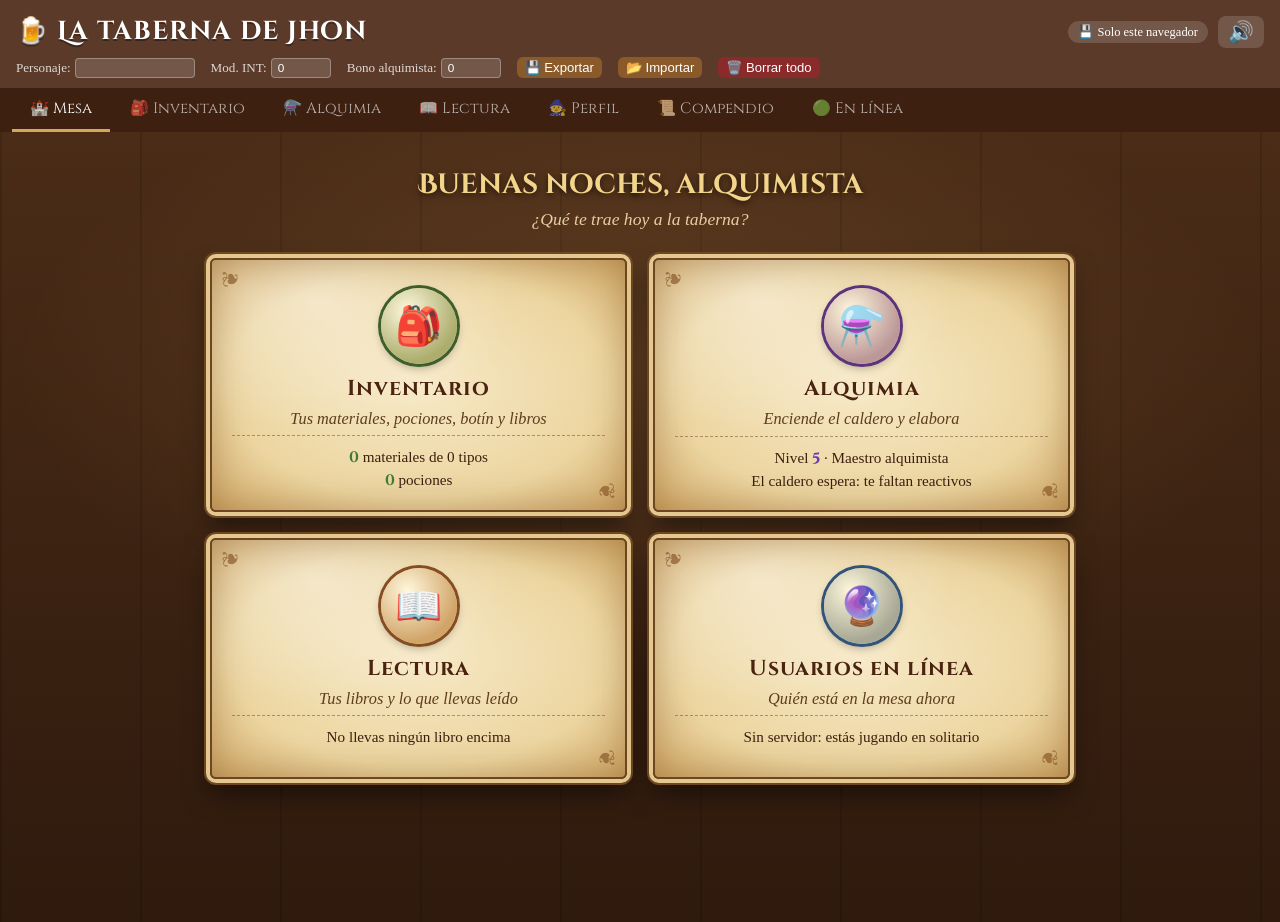
==== index.html @ f668177c "V3.3 - Historial de cambios de la mesa - Nuevo historial por campaña (tabla historial, solo se añade" ====
<!DOCTYPE html>
<html lang="es">
<head>
  <meta charset="UTF-8">
  <meta name="viewport" content="width=device-width,initial-scale=1.0">
  <title>La taberna de Jhon</title>
  <link rel="preconnect" href="https://fonts.googleapis.com">
  <link rel="preconnect" href="https://fonts.gstatic.com" crossorigin>
  <link rel="stylesheet" href="https://fonts.googleapis.com/css2?family=Cinzel+Decorative:wght@700&family=Cinzel:wght@500;700&family=IM+Fell+English:ital@0;1&display=swap">
  <link rel="stylesheet" href="style.css">
</head>
<body class="sin-sesion">

<!-- ====== PANTALLA DE ENTRADA (solo con servidor) ====== -->
<div id="pantallaEntrada" class="entrada">
  <div class="entrada-fondo" aria-hidden="true">
    <div class="antorcha antorcha-izq"><div class="llama"></div></div>
    <div class="antorcha antorcha-der"><div class="llama"></div></div>
    <div class="ascuas"><i></i><i></i><i></i><i></i><i></i><i></i><i></i><i></i><i></i><i></i><i></i><i></i></div>
  </div>
  <div class="pergamino">
    <div class="pergamino-rollo pergamino-rollo-arriba" aria-hidden="true"></div>
    <div class="pergamino-hoja">
      <div class="entrada-emblema" aria-hidden="true">⚗️</div>
      <h1 class="entrada-titulo">La taberna<br><span>de Jhon</span></h1>
      <p class="entrada-sub">Alquimia, pociones y buena compañía</p>
      <div class="entrada-pestanas" role="tablist">
        <button type="button" data-entrada-modo="entrar">Entrar</button>
        <span class="entrada-sep">✦</span>
        <button type="button" data-entrada-modo="crear">Crear cuenta</button>
      </div>
      <form id="entradaForm" class="entrada-form" autocomplete="on" novalidate>
        <label class="entrada-campo">
          <span>Nombre</span>
          <input type="text" id="entradaNombre" name="username" autocomplete="username" maxlength="24" spellcheck="false" required>
        </label>
        <label class="entrada-campo">
          <span>Contraseña</span>
          <input type="password" id="entradaPass" name="password" autocomplete="current-password" maxlength="200" required>
        </label>
        <label class="entrada-campo" id="filaPass2" hidden>
          <span>Repite la contraseña</span>
          <input type="password" id="entradaPass2" autocomplete="new-password" maxlength="200">
        </label>
        <label class="entrada-campo" id="filaClave" hidden>
          <span>Palabra de paso de la mesa</span>
          <input type="password" id="entradaClave" autocomplete="off" maxlength="200">
        </label>
        <p class="entrada-nota" id="entradaNota"></p>
        <p class="entrada-error" id="entradaError" role="alert"></p>
        <button type="submit" class="sello" id="entradaBoton"><span>Cruzar el umbral</span></button>
      </form>
    </div>
    <div class="pergamino-rollo pergamino-rollo-abajo" aria-hidden="true"></div>
  </div>
</div>

<header class="app-header">
  <div class="header-title-row">
    <h1 class="app-titulo" data-action="switch-tab" data-id="panel" title="Volver a la mesa">🍺 La taberna de Jhon</h1>
    <button class="mesa-chip" data-action="cambiar-mesa" id="mesaChip" hidden></button>
    <span class="usuario-chip" id="usuarioChip" hidden></span>
    <button class="mute-btn" data-action="toggle-sound" id="muteBtn" title="Silenciar/Activar sonidos">🔊</button>
    <button class="salir-btn" data-action="salir" id="salirBtn" title="Cerrar sesión" hidden>🚪 Cerrar sesión</button>
  </div>
  <div class="char-bar">
    <label>Personaje: <input type="text" id="charName" value="Mi personaje"></label>
    <label>Mod. INT: <input type="number" id="charInt" value="0" min="-5" max="10"></label>
    <label>Bono alquimista: <input type="number" id="charBonus" value="0" min="0" max="20"></label>
    <button class="btn btn-sm" data-action="export-data">💾 Exportar</button>
    <button class="btn btn-sm" data-action="import-data">📂 Importar</button>
    <button class="btn btn-sm solo-dm-o-local" style="background:#8a2a2a" data-action="reset-all">🗑️ Borrar todo</button>
    <input type="file" id="importFile" accept=".json" style="display:none">
  </div>
</header>

<!-- Las pestañas y las tarjetas de la mesa salen del registro de módulos (js/modulos.js, js/app.js) -->
<nav class="tab-bar" id="barraModulos"></nav>

<!-- ====== MESA PRINCIPAL: 4 tarjetas ====== -->
<section id="tab-panel" class="tab-content active">
  <div class="mesa">
    <h2 class="mesa-saludo" id="mesaSaludo"></h2>
    <p class="mesa-campana" id="mesaCampana" hidden></p>
    <p class="mesa-sub">¿Qué te trae hoy a la taberna? <button class="mesa-salir" data-action="salir" id="mesaSalir" hidden>¿No eres tú? Cerrar sesión</button></p>
    <div class="mesa-tarjetas" id="mesaTarjetas"></div>
  </div>
</section>

<!-- ====== USUARIOS EN LÍNEA ====== -->
<section id="tab-usuarios" class="tab-content">
  <div class="panel">
    <h2>🔮 Usuarios en línea</h2>
    <p class="muted">Aquí está quien juega en esta campaña. Se actualiza solo cada pocos segundos. <span class="solo-dm">Como DM invitas a jugadores a la campaña (o los sacas),
      les asignas disciplina, pones una contraseña nueva a quien la olvide y abres su inventario, sus libros y su nivel.</span>
      <span class="solo-admin">Como superusuario, además, creas campañas, das o quitas poderes de DM y destierras (o readmites) cuentas.</span></p>
    <div id="mesaGestion"></div>
    <div id="listaUsuarios"></div>
    <div id="adminCampanas"></div>
    <div id="historialMesa"></div>
  </div>
</section>

<!-- ====== PERFIL (módulo js/perfil.js) ====== -->
<section id="tab-perfil" class="tab-content">
  <div class="panel">
    <h2>🧙 Perfil</h2>
    <p class="muted">Tu personaje en esta campaña: lo que ven los demás en la mesa. Tu nombre de usuario (la cuenta) no cambia;
      el personaje sí, y es uno por campaña. <span class="solo-dm">Como DM puedes editar el perfil de cualquiera de tu campaña.</span></p>
    <div id="perfilPanel"></div>
  </div>
</section>

<!-- ====== LECTURA (módulo js/lectura.js) ====== -->
<section id="tab-lectura" class="tab-content">
  <div class="panel lectura-cab">
    <h2>📖 Lectura</h2>
    <p class="muted">En cada <b>descanso corto o largo</b> puedes avanzar una lectura de un libro. Las lecturas marcadas con 🌙 piden
      <b>sí o sí un descanso largo</b> y una <b>tirada de comprensión</b>: d20 + mod. INT (<b id="lecturaIntMod">+0</b>, se cambia en la barra
      de arriba) contra la dificultad que fija el DM. Al terminar el libro obtienes su bono.</p>
    <p class="muted">Los libros se dan de alta en <a href="#" data-action="ir-libros">Inventario → Libros</a>.</p>
  </div>
  <div id="lecturaAviso"></div>
  <div id="lecturaLista"></div>
</section>

<!-- ====== COMPENDIO (catálogos de alquimia) ====== -->
<section id="tab-info" class="tab-content">
  <div class="subtab-bar">
    <button class="subtab-btn active" data-action="info-subtab" data-id="catalogo">🗃️ Catálogo Materiales</button>
    <button class="subtab-btn" data-action="info-subtab" data-id="pociones">🧪 Catálogo Pociones</button>
    <button class="subtab-btn" data-action="info-subtab" data-id="identificacion">📋 Identificación</button>
    <button class="subtab-btn" data-action="info-subtab" data-id="parametros">⚙️ Parámetros</button>
  </div>

  <!-- Identificación -->
  <div id="infoSub-identificacion" style="display:none">
    <div class="panel">
      <h2 id="matFormTitle">➕ Identificar componente</h2>
      <label class="check-label" style="margin-bottom:10px;padding:8px 10px;background:#faf6ef;border:1px solid #d8cdb4;border-radius:6px">
        <input type="checkbox" id="matUnknown"> <strong>Estado desconocido (???)</strong> — solo nombre y lugar
      </label>
      <div class="form-row-2">
        <div class="form-row">
          <label>Nombre *</label>
          <input type="text" id="matName">
        </div>
        <div class="form-row">
          <label>Lugar de cosecha</label>
          <input type="text" id="matLugar" placeholder="Bosque, Cueva... (??? si vacío)">
        </div>
      </div>
      <div id="matKnownFields">
        <!-- Paso 1-3: tipo, campo y polaridad -->
        <div class="form-row-3">
          <div>
            <label>Tipo</label>
            <select id="matType">
              <option value="Reactivo">Reactivo</option>
              <option value="Modificador">Modificador</option>
            </select>
          </div>
          <div>
            <label>Campo</label>
            <select id="matCampo">
              <option value="Cuerpo">Cuerpo</option>
              <option value="Mente">Mente</option>
              <option value="Alma">Alma</option>
              <option value="Mágico">Mágico</option>
            </select>
          </div>
          <div>
            <label>Polaridad</label>
            <select id="matPolaridad">
              <option value="Beneficioso">Beneficioso</option>
              <option value="Neutro">Neutro</option>
              <option value="Maleficioso">Maleficioso</option>
            </select>
          </div>
        </div>
        <p class="muted campo-hint" id="campoHint"></p>

        <div class="form-row-2">
          <div id="modKindWrap">
            <label>Clase de modificador</label>
            <select id="matModKind"></select>
          </div>
          <div>
            <label>Rareza</label>
            <select id="matRarity">
              <option>Común</option>
              <option>Poco Común</option>
              <option>Rara</option>
              <option>Muy Rara</option>
              <option>Única</option>
            </select>
          </div>
        </div>
        <p class="muted" id="modKindHint" style="display:none"></p>
        <div class="form-row">
          <label>Dificultad <span id="diffHint" class="muted">(modificador a la CD de crafteo)</span></label>
          <input type="number" id="matDifficulty" value="0">
        </div>

        <!-- Reactivo flags -->
        <div id="baseFlagsSection" class="flags-row" style="display:none">
          <label class="check-label">
            <input type="checkbox" id="matDiscriminante"> Reactivo discriminante (sin modificadores)
          </label>
          <label class="check-label">
            <input type="checkbox" id="matNoPurificable"> No purificable
          </label>
        </div>

        <!-- Paso 4: bloques de efecto -->
        <div id="effectsSection" class="dice-section" style="display:none">
          <div class="dice-section-label" id="effectsLabel">Efectos</div>
          <div id="effectRows"></div>
          <div class="effect-add-row">
            <select id="effectKindSelect"></select>
            <button type="button" class="btn btn-sm" data-action="add-effect">+ Añadir efecto</button>
            <button type="button" class="btn btn-sm" data-action="add-damage-type">+ Tipo de daño</button>
          </div>
        </div>

        <!-- Salvación (reactivo con algún efecto maleficioso) -->
        <div id="saveSection" class="form-row-2" style="display:none">
          <div>
            <label>Salvación del objetivo</label>
            <select id="matSaveStat"></select>
          </div>
          <div>
            <label>Si la supera</label>
            <select id="matSaveOn">
              <option value="anula">No le afecta</option>
              <option value="mitad">Mitad de efecto</option>
              <option value="">Sin regla</option>
            </select>
          </div>
        </div>

        <!-- Potenciador: dados extra -->
        <div id="dicePoolSection" class="dice-section" style="display:none">
          <div class="dice-section-label" id="dicePoolLabel">Dados de bonificación</div>
          <div id="dicePoolRows"></div>
          <button type="button" class="btn btn-sm" onclick="window.addDiceRow('pool')">+ Añadir dado</button>
          <div class="form-row" style="margin-top:8px">
            <label>Bono plano</label>
            <input type="number" id="matFlatBonus" value="0" style="width:90px">
          </div>
        </div>

        <!-- Stat mod (potenciador) -->
        <div id="statModSection" style="display:none" class="form-row">
          <label>Modificador de característica (opcional)</label>
          <input type="text" id="matStatMod" placeholder="ej. Constitución, Fuerza...">
        </div>

        <!-- Concentrador / Diluyente -->
        <div id="tradeSection" class="dice-section" style="display:none">
          <div class="dice-section-label" id="tradeLabel">Intercambio duración / potencia</div>
          <div class="form-row-2">
            <div class="form-row">
              <label id="tradeFactorLabel">Divide la duración entre</label>
              <input type="number" id="matTradeFactor" value="2" min="1" step="0.5" style="width:90px">
            </div>
            <div class="form-row">
              <label id="tradeDiceLabel">Dados que suma al efecto principal</label>
              <input type="number" id="matTradeDice" value="1" min="0" style="width:90px">
            </div>
          </div>
        </div>

        <!-- Duration -->
        <div id="durationSection" class="dice-section" style="display:none">
          <div class="dice-section-label">Duración del efecto</div>
          <label class="check-label">
            <input type="checkbox" id="matDurationInstant"> Instantánea
          </label>
          <div id="durationDiceSection">
            <div id="durationDiceRows"></div>
            <button type="button" class="btn btn-sm" onclick="window.addDiceRow('duration')">+ Añadir dado de duración</button>
            <div class="form-row" style="margin-top:8px">
              <label>Duración base (turnos fijos)</label>
              <input type="number" id="matDurationFlat" value="0" min="0" style="width:90px">
            </div>
          </div>
        </div>

        <!-- Potenciador: mejora de tier de dado -->
        <div id="potenciadorSection" style="display:none" class="form-row">
          <label>Mejora de tier de dado <span class="muted" style="font-size:.82em">(0 = sin mejora · d4→d6→d8→d10→d12→d20)</span></label>
          <input type="number" id="matDieUpgrade" value="0" min="0" max="5" style="width:90px">
        </div>

        <!-- Multiplicador (modifier subtype) -->
        <div id="multiplicadorSection" style="display:none">
          <div class="form-row-2" style="margin-bottom:6px">
            <div>
              <label>Mult. de efecto (×N)</label>
              <input type="number" id="matEffectMultiplier" value="2" min="0.1" max="20" step="0.5" style="width:90px">
            </div>
            <div>
              <label>Aplicar sobre</label>
              <select id="matEffectTarget">
                <option value="dice">Número de dados</option>
                <option value="total">Total del efecto</option>
              </select>
            </div>
          </div>
          <div class="form-row-2" style="margin-bottom:6px">
            <div>
              <label>Modo de duración</label>
              <select id="matDurationMode">
                <option value="none">Sin modificar</option>
                <option value="multiply">Multiplicar (×N)</option>
                <option value="flat">Sumar turnos (+N)</option>
              </select>
            </div>
            <div id="durationModValueRow">
              <label>Valor</label>
              <input type="number" id="matDurationModValue" value="2" min="0.5" max="20" step="0.5" style="width:90px">
            </div>
          </div>
          <label class="check-label">
            <input type="checkbox" id="matDistributeEffect">
            Distribuir efecto entre los turnos de duración
          </label>
          <p class="muted" style="font-size:.82em;margin:4px 0 0">Múltiples Multiplicadores se encadenan. "Total" aplica al resultado ya tirado (se guarda en la poción).</p>
        </div>

        <!-- Esencial (modificador para pociones Mágicas) -->
        <div id="esencialSection" style="display:none">
          <p class="muted" style="font-size:.82em;margin:4px 0 6px">
            ✨ <strong>Esencial:</strong> Define el efecto de la poción mágica. Usa el campo "Descripción" para el texto del efecto, y la sección de duración para definir cuánto dura.
          </p>
        </div>

        <!-- Invertidor (modificador para pociones Mágicas) -->
        <div id="invertidorSection" style="display:none">
          <p class="muted" style="font-size:.82em;margin:4px 0 6px">
            🔃 <strong>Invertidor:</strong> Marca la poción como invertida. El efecto invertido se describe al elaborar la poción.
          </p>
        </div>

        <!-- Alterador (modifier subtype) -->
        <div id="alteradorSection" style="display:none">
          <div class="form-row">
            <label>Cambia tipo de daño a</label>
            <div class="damage-type-row">
              <select id="matChangeDamageType">
                <option value="">-- No cambia --</option>
              </select>
              <button type="button" class="btn btn-sm" data-action="add-damage-type">+ Nuevo tipo</button>
            </div>
          </div>
          <div class="form-row">
            <label>Efecto secundario (texto libre)</label>
            <textarea id="matAddSecondaryEffect" rows="2" placeholder="Ej: Vuelve el veneno no letal. El objetivo queda Inconsciente."></textarea>
          </div>
        </div>

        <!-- Max uses (modifier only) -->
        <div id="maxUsesSection" style="display:none" class="form-row">
          <label>Límite de usos por poción (0 = sin límite)</label>
          <input type="number" id="matMaxUses" value="0" min="0" style="width:90px">
        </div>

        <div class="form-row">
          <label>Descripción / Notas</label>
          <textarea id="matDesc" rows="2" placeholder="Efecto, aspecto, sabor..."></textarea>
        </div>
      </div><!-- /matKnownFields -->

      <div class="btn-row">
        <button class="btn" data-action="add-mat" id="matSubmitBtn">➕ Añadir componente</button>
        <button class="btn" style="display:none;background:#777" id="matCancelEditBtn" data-action="cancel-edit-mat">✖ Cancelar edición</button>
      </div>
    </div>
  </div>

  <!-- Catálogo Materiales -->
  <div id="infoSub-catalogo">
    <div class="panel">
      <h2>❓ Sin identificar</h2>
      <div id="catUnknownList"><p class="muted">No hay componentes sin identificar.</p></div>
    </div>
    <div class="panel">
      <h2>🌿 Reactivos</h2>
      <div id="catBaseList"><p class="muted">No hay reactivos registrados.</p></div>
    </div>
    <div class="panel">
      <h2>🧪 Modificadores</h2>
      <div id="catModList"><p class="muted">No hay modificadores registrados.</p></div>
    </div>
  </div>

  <!-- Parámetros -->
  <div id="infoSub-parametros" style="display:none">
    <div class="panel">
      <h2>⚙️ Disolventes y dificultades</h2>
      <p class="muted">El campo de cada componente fija su disolvente. Aquí puedes cambiar el nombre de cada disolvente y lo que suma a la CD.</p>
      <div id="settingsPanel"></div>
    </div>
  </div>

  <!-- Catálogo Pociones -->
  <div id="infoSub-pociones" style="display:none">
    <div class="panel">
      <h2>📚 Pociones descubiertas</h2>
      <div id="potionCatalogList"><p class="muted">Todavía no has creado ninguna poción.</p></div>
    </div>
  </div>
</section>

<!-- ====== INVENTARIO TAB ====== -->
<section id="tab-inventario" class="tab-content">
  <div class="panel">
    <div class="subtab-bar">
      <button class="subtab-btn active" data-action="inv-subtab" data-id="materiales">📦 Materiales</button>
      <button class="subtab-btn" data-action="inv-subtab" data-id="pociones">🧪 Pociones</button>
      <button class="subtab-btn" data-action="inv-subtab" data-id="loot">🔍 Loot</button>
      <button class="subtab-btn" data-action="inv-subtab" data-id="libros">📚 Libros</button>
      <button class="subtab-btn subtab-dm solo-dm" data-action="inv-subtab" data-id="dm">👑 Inventarios de la mesa (DM)</button>
    </div>
    <div id="invSub-dm" style="display:none"><div id="dmPanel"></div></div>
    <div id="invSub-materiales"><div id="invMatList"></div></div>
    <div id="invSub-pociones" style="display:none">
      <div id="invPotList"></div>
      <div id="drinkResult"></div>
    </div>
    <div id="invSub-libros" style="display:none">
      <div id="invLibrosList"></div>
      <div class="libro-form">
        <h3>➕ Dar de alta un libro</h3>
        <div class="form-row-2">
          <div class="form-row"><label>Título *</label><input type="text" id="libroNombre" maxlength="120"></div>
          <div class="form-row"><label>Número de lecturas</label><input type="number" id="libroLecturas" value="8" min="1" max="100" style="width:90px"></div>
        </div>
        <div class="form-row"><label>Bono al terminarlo</label><input type="text" id="libroBono" maxlength="300" placeholder="p. ej. +1 a las pruebas de Arcanos; aprendes el conjuro Identificar"></div>
        <div class="form-row"><label>Descripción (opcional)</label><textarea id="libroDesc" rows="2" maxlength="1000"></textarea></div>
        <div class="form-row"><label>Lecturas que piden descanso largo y tirada de comprensión</label>
          <input type="text" id="libroPruebas" placeholder="p. ej. 4, 8">
          <p class="muted" id="libroPruebasAyuda" style="font-size:.85em;margin:4px 0 0"></p></div>
        <div class="btn-row">
          <button class="btn" data-lec="guardar-libro" id="libroGuardar">➕ Añadir libro</button>
          <button class="btn" style="background:#777" data-lec="cancelar-libro" id="libroCancelar" hidden>✖ Cancelar edición</button>
        </div>
      </div>
    </div>
    <div id="invSub-loot" style="display:none">
      <div class="form-row-2">
        <div class="form-row">
          <label>Nombre de la poción loot</label>
          <input type="text" id="lootName" placeholder="Poción sin identificar...">
        </div>
        <div class="form-row">
          <label>Cantidad</label>
          <input type="number" id="lootQty" value="1" min="1" style="width:80px">
        </div>
      </div>
      <button class="btn" data-action="add-loot">➕ Añadir poción loot</button>
      <div id="lootPotList" style="margin-top:12px"></div>
      <div id="lootResult"></div>
    </div>
  </div>
</section>

<!-- ====== CRAFTEO TAB ====== -->
<section id="tab-crafteo" class="tab-content">
  <div class="panel nivel-barra" id="alqNivelBar"></div>
  <div class="panel">
    <h2>Tipo de crafteo</h2>
    <div class="mode-btn-bar">
      <button class="btn mode-btn active" data-action="craft-set-mode" data-id="elaboracion">🧪 Elaboración</button>
      <button class="btn mode-btn" data-action="craft-set-mode" data-id="concentracion">✨ Concentración</button>
      <button class="btn mode-btn" data-action="craft-set-mode" data-id="multipocion">🌀 Multipoción</button>
    </div>
    <p class="muted" id="craftModeHint"></p>
    <!-- Toggle: only visible in elaboración mode -->
    <div class="caul-toggle-bar" id="caulToggleBar">
      <button class="btn btn-sm caul-toggle-btn" id="caulToggleBtn" data-action="toggle-cauldron">
        🫧 Vista Caldero
      </button>
      <span class="muted" style="font-size:.8em">Interfaz visual con arrastrar y soltar</span>
    </div>
  </div>

  <!-- Cauldron visual panel (hidden by default) -->
  <div id="craftCalderoPanel" class="panel" style="display:none;padding:0"></div>

  <!-- Elaboración -->
  <div id="craftElaboracionPanels">
    <div class="panel">
      <h2>1. Echa el disolvente</h2>
      <p class="muted">El caldero empieza vacío. El disolvente da la textura y el color inicial al líquido.</p>
      <div id="craftSolventList"></div>
    </div>
    <div class="panel" id="craftReactivoPanel" style="display:none">
      <h2>2. Elige el Reactivo</h2>
      <div id="craftBaseList"></div>
    </div>
    <div class="panel" id="craftModPanel" style="display:none">
      <h2>3. Elige los Modificadores</h2>
      <div id="craftModList"></div>
    </div>
  </div>

  <!-- Concentración -->
  <div id="craftConcentracionPanels" style="display:none">
    <div class="panel">
      <h2>1. Elige las 2 pociones a concentrar (mismo reactivo)</h2>
      <div id="craftPotionList"></div>
    </div>
  </div>

  <!-- Multipoción -->
  <div id="craftMultipocionPanels" style="display:none">
    <div class="panel">
      <h2>1. Elige las 2 pociones a combinar</h2>
      <div id="craftMultiList"></div>
    </div>
  </div>

  <!-- Aplicación -->
  <div id="craftAplicacionPanel" class="panel" style="display:none">
    <h2 id="craftAplicStep">2. Método de aplicación</h2>
    <p class="muted">Elige uno o más métodos. Cada tipo añade dificultad a la tirada.</p>
    <div class="aplicacion-grid" id="aplicacionGrid">
      <label class="aplic-opt">
        <input type="checkbox" name="craftAplic" value="brebaje" checked>
        🍵 <strong>Brebaje</strong> — Al Beber
        <span class="aplic-diff" id="ad-brebaje">+0</span>
      </label>
      <label class="aplic-opt">
        <input type="checkbox" name="craftAplic" value="hemica">
        🩸 <strong>Hémica</strong> — Contacto con Sangre
        <span class="aplic-diff" id="ad-hemica">+1</span>
      </label>
      <label class="aplic-opt">
        <input type="checkbox" name="craftAplic" value="corrosiva">
        🖐️ <strong>Corrosiva</strong> — Contacto con Piel
        <span class="aplic-diff" id="ad-corrosiva">+2</span>
      </label>
      <label class="aplic-opt">
        <input type="checkbox" name="craftAplic" value="inhalable" id="aplicInhalable">
        💨 <strong>Inhalable</strong> — Al oler (1m×1m)
        <span class="aplic-diff" id="ad-inhalable">+3</span>
      </label>
      <label class="aplic-opt">
        <input type="checkbox" name="craftAplic" value="fumigena" id="aplicFumigena">
        💨 <strong>Fumígena</strong> — Nube inhalable (3m×3m)
        <span class="aplic-diff" id="ad-fumigena">+4</span>
      </label>
    </div>
    <p class="muted" id="aplicConflictWarn" style="display:none;color:#a00">⚠️ Inhalable y Fumígena no pueden combinarse.</p>
    <p style="margin-top:6px">Penalización de aplicación: <strong id="aplicDiffTotal">+0</strong></p>
  </div>

  <!-- Craftea -->
  <div class="panel" id="craftConfirmPanel">
    <h2 id="craftStepLabel">3. Craftea</h2>
    <p>Dificultad total: <strong id="craftDifficulty">—</strong></p>
    <div class="form-row" style="max-width:260px">
      <label>Bono situacional de esta tirada</label>
      <input type="number" id="craftBonus" value="0">
    </div>
    <div class="btn-row">
      <button class="btn" id="craftConfirmBtn" data-action="craft-confirm" disabled>🎲 Craftear</button>
      <button class="btn" style="background:#777" data-action="craft-reset">❌ Reiniciar</button>
    </div>
    <div id="craftResult"></div>
  </div>
</section>

<script type="module" src="js/app.js"></script>
</body>
</html>
---- style.css ----
:root {
  --border: #5b3a29; --bg: #f7f0e3; --text: #2b1d0e;
  --base: #3a6b35; --mod: #6b3a35; --danger: #a00000;
  --accent: #8a5a2b; --magic: #4a2a8a; --mal: #8a2a2a;
}
* { box-sizing: border-box; }
body { font-family: Georgia,'Segoe UI',serif; background:#e8ddc8; color:var(--text); margin:0; padding:0; }

/* ---- Header ---- */
header.app-header { background:var(--border); color:#fff; padding:14px 16px 10px; }
.header-title-row { display:flex; align-items:center; justify-content:space-between; }
header.app-header h1 { margin:0; font-size:1.6em; letter-spacing:1px; }
.mute-btn { background:rgba(255,255,255,.15); border:none; font-size:1.3rem; cursor:pointer; padding:4px 10px; border-radius:8px; color:#fff; transition:background .15s; }
.mute-btn:hover { background:rgba(255,255,255,.3); }
.char-bar { display:flex; gap:16px; align-items:center; margin-top:8px; flex-wrap:wrap; }
.char-bar label { font-size:.82em; color:rgba(255,255,255,.8); display:flex; align-items:center; gap:4px; }
.char-bar input { background:rgba(255,255,255,.15); border:1px solid rgba(255,255,255,.3); color:#fff; border-radius:4px; padding:2px 6px; font-size:.9em; width:auto; }
.char-bar input[type=text]   { width:120px; }
.char-bar input[type=number] { width:60px; }

/* ---- Nav ---- */
nav.tab-bar { display:flex; background:#3d2010; padding:0 12px; gap:2px; }
nav.tab-bar button { background:transparent; border:none; color:rgba(255,255,255,.65); padding:10px 18px; cursor:pointer; font-size:.95em; border-bottom:3px solid transparent; transition:all .15s; }
nav.tab-bar button.active { color:#fff; border-bottom-color:#d4a85a; }
nav.tab-bar button:hover { color:#fff; }

/* ---- Tabs ---- */
.tab-content { display:none; padding:14px 12px; }
.tab-content.active { display:block; }

/* ---- Panel ---- */
.panel { background:var(--bg); border:1px solid #c9b89a; border-radius:8px; padding:14px 16px; margin-bottom:14px; }
.panel h2 { margin:0 0 12px; font-size:1.05em; color:var(--border); border-bottom:1px solid #d8cdb4; padding-bottom:6px; }

/* ---- Subtabs ---- */
.subtab-bar { display:flex; gap:6px; margin-bottom:14px; flex-wrap:wrap; }
.subtab-btn { background:#999; padding:6px 12px; border:none; border-radius:6px; cursor:pointer; color:#fff; font-size:.88em; transition:background .15s; }
.subtab-btn.active { background:var(--accent); }
.subtab-btn:hover { filter:brightness(1.1); }

/* ---- Buttons ---- */
.btn { background:var(--accent); color:#fff; border:none; border-radius:6px; padding:7px 14px; cursor:pointer; font-size:.9em; transition:background .15s; }
.btn:hover { filter:brightness(1.1); }
.btn:disabled { opacity:.45; cursor:default; }
.btn-sm     { padding:3px 8px; font-size:.82em; }
.btn-danger { background:#8a2a2a; }
.btn-info   { background:#4a6a8a; }
.btn-edit   { background:#6a5a2a; }
.btn-row    { display:flex; gap:8px; flex-wrap:wrap; margin-top:10px; }

/* ---- Form ---- */
.form-row { margin-bottom:10px; }
.form-row label { display:block; font-size:.85em; font-weight:bold; margin-bottom:3px; }
.form-row input[type=text], .form-row input[type=number], .form-row select, .form-row textarea {
  width:100%; padding:6px 9px; border:1px solid #c9b89a; border-radius:5px;
  background:#fff; color:var(--text); font-family:inherit; font-size:.92em;
}
.form-row textarea { resize:vertical; }
.form-row-2 { display:grid; grid-template-columns:1fr 1fr; gap:10px; margin-bottom:10px; }
.form-row-2 label { display:block; font-size:.85em; font-weight:bold; margin-bottom:3px; }
.form-row-2 select, .form-row-2 input { width:100%; padding:6px 9px; border:1px solid #c9b89a; border-radius:5px; background:#fff; font-family:inherit; font-size:.92em; }
.check-label { display:flex; align-items:center; gap:6px; font-size:.9em; cursor:pointer; margin-bottom:4px; }
.check-label input[type=checkbox] { width:auto; margin:0; }

/* ---- Typography ---- */
.muted   { color:#888; font-size:.88em; }
.muted-i { color:#888; font-size:.85em; font-style:italic; }

/* ---- Dice section ---- */
.dice-section { border:1px solid #d8cdb4; border-radius:6px; padding:10px 12px; margin-bottom:10px; background:#faf6ef; }
.dice-section-label { font-size:.85em; font-weight:bold; margin-bottom:8px; color:var(--accent); }
.dice-row { display:flex; align-items:center; gap:6px; margin-bottom:6px; }
.dice-row input[type=number] { width:56px; padding:4px 6px; border:1px solid #c9b89a; border-radius:4px; }
.dice-row select { width:90px; padding:4px 6px; border:1px solid #c9b89a; border-radius:4px; }
.damage-type-row { display:flex; gap:6px; align-items:center; }
.damage-type-row select { flex:1; padding:6px 9px; border:1px solid #c9b89a; border-radius:5px; }

/* ---- Flags ---- */
.flags-row { display:flex; gap:16px; flex-wrap:wrap; margin-bottom:10px; padding:8px 10px; background:#faf6ef; border-radius:6px; border:1px solid #d8cdb4; }

/* ---- Aplicación ---- */
.aplicacion-grid { display:grid; gap:6px; margin:8px 0; }
.aplic-opt { display:flex; align-items:center; gap:8px; padding:7px 10px; border:1px solid #d8cdb4; border-radius:6px; cursor:pointer; background:#faf6ef; font-size:.9em; }
.aplic-opt:hover { background:#f0e8d8; }
.aplic-opt input[type=checkbox] { width:auto; margin:0; }
.aplic-diff { font-size:.82em; padding:1px 7px; border-radius:10px; background:#8a5a2b; color:#fff; margin-left:auto; }
.aplic-diff.selected { background:#3a6b35; }

/* ---- Result boxes ---- */
.result-box { border-radius:8px; padding:12px 14px; margin-top:10px; }
.result-box.success { background:#d4edda; border:1px solid #3a6b35; }
.result-box.fail    { background:#f8d7da; border:1px solid var(--danger); }
.verdict  { font-size:1.1em; font-weight:bold; margin:4px 0 0; }
.puterio  { color:var(--danger); font-weight:bold; font-size:1.1em; }

/* ---- Mat cards ---- */
.mat-card { border:1px solid #d8cdb4; border-radius:6px; padding:10px 12px; margin-bottom:8px; background:#faf6ef; }
.mat-card-header { display:flex; align-items:flex-start; gap:8px; justify-content:space-between; }
.mat-card-title  { font-weight:bold; font-size:.95em; }
.mat-card-meta   { font-size:.82em; color:#666; margin-top:2px; }
.mat-card-actions { display:flex; gap:4px; flex-shrink:0; }
.mat-card-detail { font-size:.85em; margin-top:6px; color:#444; }

/* ---- Multipoción table ---- */
.multi-detail-table { width:100%; border-collapse:collapse; font-size:.82em; margin-top:4px; }
.multi-detail-table th { background:#ede8df; text-align:left; padding:3px 6px; font-size:.9em; }
.multi-detail-table td { padding:3px 6px; vertical-align:top; border-top:1px solid #e0d8cc; }
.multi-summary { margin-top:6px; padding:4px 6px; background:#f0ead8; border-radius:4px; font-size:.85em; }

/* ---- Badges ---- */
.badge       { font-size:.75em; padding:1px 7px; border-radius:10px; color:#fff; display:inline-block; }
.badge-sal   { background:#3a6b35; }
.badge-mal   { background:#8a2a2a; }
.badge-mag   { background:#4a2a8a; }
.badge-base  { background:#5a4a2a; }
.badge-mod   { background:#6b3a35; }
.badge-rarity { background:#888; }
.badge-sub   { background:#6a7a4a; }

/* ---- Inventory ---- */
.inv-row        { display:flex; align-items:center; justify-content:space-between; padding:6px 8px; border-bottom:1px solid #e8ddc8; }
.inv-row:last-child { border-bottom:none; }
.inv-name       { font-size:.92em; flex:1; }
.inv-stepper    { display:flex; align-items:center; gap:6px; }
.stepper-count  { min-width:24px; text-align:center; font-weight:bold; }

/* ---- Potion cards ---- */
.pot-card        { border:1px solid #d8cdb4; border-radius:6px; padding:10px 12px; margin-bottom:8px; background:#faf6ef; }
.pot-card-header { display:flex; align-items:center; gap:8px; justify-content:space-between; }
.pot-name        { font-weight:bold; font-size:.92em; }
.pot-qty         { font-size:.88em; color:#666; }
.pot-meta        { font-size:.82em; color:#555; margin-top:4px; }
.apodo-badge     { font-style:italic; color:var(--accent); font-size:.88em; margin-left:4px; }
.pot-cat-group   { margin-bottom:14px; }
.pot-cat-title   { font-weight:bold; font-size:.92em; color:var(--border); border-bottom:1px solid #d8cdb4; padding-bottom:4px; margin-bottom:8px; }
.pot-base-block  { margin-bottom:10px; }
.pot-base-toggle { background:none; border:none; cursor:pointer; font-size:.9em; color:var(--accent); padding:4px 0; display:flex; align-items:center; gap:6px; font-family:inherit; }
.pot-base-toggle:hover { text-decoration:underline; }
.pot-purity-list { padding-left:16px; border-left:2px solid #d8cdb4; margin-top:4px; }
.pot-purity-item { font-size:.88em; padding:3px 0; display:flex; align-items:center; justify-content:space-between; }

/* ---- Loot ---- */
.loot-card        { border:1px solid #d8cdb4; border-radius:6px; padding:10px 12px; margin-bottom:8px; background:#faf6ef; }
.loot-card-header { display:flex; align-items:center; gap:8px; justify-content:space-between; }
.loot-name  { font-weight:bold; font-size:.92em; }
.loot-tipo  { font-style:italic; font-size:.82em; color:#6b3a8a; }

/* ---- Craft mode ---- */
.mode-btn-bar { display:flex; gap:6px; margin-bottom:10px; flex-wrap:wrap; }
.mode-btn       { background:#aaa; }
.mode-btn.active { background:var(--accent); }
.mod-row { display:flex; align-items:center; justify-content:space-between; padding:5px 0; border-bottom:1px solid #eee; }
.mod-row:last-child { border-bottom:none; }
.mod-label { font-size:.88em; flex:1; }
.stepper   { display:flex; align-items:center; gap:6px; }
.count     { min-width:20px; text-align:center; font-weight:bold; }
.craft-pot-row { display:flex; align-items:center; justify-content:space-between; padding:5px 0; border-bottom:1px solid #eee; font-size:.88em; }
.btn-pick        { background:#777; }
.btn-pick.picked { background:var(--base); }

/* ---- Rarity labels ---- */
.rarity-label  { font-size:.8em; padding:1px 6px; border-radius:4px; color:#fff; }
.rarity-comun  { background:#888; }
.rarity-poco   { background:#4a7a4a; }
.rarity-rara   { background:#2a5a8a; }
.rarity-muy    { background:#6a2a8a; }
.rarity-unico  { background:#8a6a2a; }

/* ---- Misc ---- */
.info-btn-group  { display:flex; gap:4px; }
.confirm-del     { font-size:.82em; color:#a00; }
.section-toggle  { background:none; border:none; font-size:.9em; cursor:pointer; color:var(--accent); padding:0; font-family:inherit; }
.section-toggle:hover { text-decoration:underline; }

/* ════════════════════════════════════════════════════════
   CAULDRON — visual craft interface
   ════════════════════════════════════════════════════════ */

/* ── Toggle bar ── */
.caul-toggle-bar {
  display: flex;
  align-items: center;
  gap: 10px;
  margin-top: 10px;
  padding-top: 10px;
  border-top: 1px solid #d8cdb4;
}
.caul-toggle-btn        { background: #6a5a2a; }
.caul-toggle-btn.active { background: var(--accent); }

/* ── Layout ── */
#craftCalderoPanel { padding: 0; }

.caul-layout {
  display: grid;
  grid-template-columns: 1fr 1fr;   /* 50 / 50 — never changes */
  gap: 0;
  min-height: 660px;
  height: 660px;
}
@media (max-width: 780px) {
  .caul-layout { grid-template-columns: 1fr; height: auto; }
}

/* ── Left column: 3 sections (top / middle / bottom) ── */
.caul-left {
  display: flex;
  flex-direction: column;
  background: #f0e8d4;
  border-right: 1px solid #c9b89a;
  border-radius: 8px 0 0 8px;
  overflow: hidden;
}

/* ── TOP: Notification / brew-preview zone ── */
.caul-notif-zone {
  flex: 0 0 auto;
  min-height: 88px;
  max-height: 160px;
  overflow-y: auto;
  padding: 8px 12px;
  background: #ede5d0;
  border-bottom: 1px solid #c9b89a;
  display: flex;
  align-items: center;
  justify-content: center;
}
.caul-brew-preview {
  font-size: .88em;
  text-align: center;
  color: var(--border);
  width: 100%;
}
.caul-empty-hint { color: #999; font-style: italic; font-size: .88em; }

/* ── MIDDLE: Cauldron SVG ── */
.caul-svg-section {
  flex: 1 1 auto;
  display: flex;
  align-items: center;
  justify-content: center;
  padding: 8px 10px;
  overflow: hidden;
}

/* ── BOTTOM: Controls (aplic + button + DC + bonus) ── */
.caul-controls {
  flex: 0 0 auto;
  padding: 10px 12px 10px;
  background: #f5edd8;
  border-top: 1px solid #c9b89a;
  display: flex;
  flex-direction: column;
  gap: 6px;
}

/* ── Aplicación strip ── */
.caul-aplic-wrap  { width: 100%; }
.caul-aplic-title { font-size: .78em; font-weight: bold; color: var(--accent); margin-bottom: 4px; }
.caul-aplic-grid  {
  display: grid;
  grid-template-columns: 1fr 1fr;
  gap: 4px;
}
.caul-aplic-btn {
  display: flex; align-items: center; gap: 5px;
  padding: 5px 7px;
  border: 1px solid #c9b89a;
  border-radius: 6px;
  cursor: pointer;
  background: #faf6ef;
  font-size: .78em;
  transition: background .12s, border-color .12s;
}
.caul-aplic-btn input { display: none; }
.caul-aplic-btn:hover { background: #f0e8d8; }
.caul-aplic-btn.active {
  background: #3a6b35; color: #fff; border-color: #2a5028;
}
.caul-aplic-name { flex: 1; }
.caul-aplic-diff {
  font-size: .82em; padding: 0px 5px; border-radius: 8px;
  background: rgba(0,0,0,.18); color: inherit;
}
.caul-conflict { font-size: .78em; color: #a00; margin: 4px 0 0; }

/* ── Bottom bar ── */
.caul-bottom {
  display: flex; align-items: center; gap: 10px; width: 100%;
}
.caul-elaborar-btn {
  flex: 1; font-size: .95em; padding: 9px 12px;
  background: #3a6b35;
}
.caul-elaborar-btn:disabled { opacity: .4; }
.caul-dc-box {
  text-align: center;
  background: #faf6ef;
  border: 1px solid #c9b89a;
  border-radius: 8px;
  padding: 4px 12px;
  min-width: 60px;
}
.caul-dc-label { font-size: .7em; color: #888; font-weight: bold; letter-spacing: .5px; }
.caul-dc-val   { font-size: 1.4em; font-weight: bold; color: var(--border); line-height: 1.1; }

.caul-bonus-row {
  display: flex; align-items: center; gap: 8px;
  font-size: .82em; width: 100%;
}
.caul-bonus-label { color: #666; }
.caul-reset-btn { background: #888; margin-left: auto; }

/* ── Right column: always 50% ── */
.caul-right {
  display: flex;
  flex-direction: column;
  background: #faf6ef;
  border-radius: 0 8px 8px 0;
  overflow-y: auto;
  height: 100%;
}
/* Dimmed while result is showing (still readable, just signals "locked") */
.caul-right-locked { opacity: .6; pointer-events: none; }

.caul-panel-header {
  font-size: .85em;
  font-weight: bold;
  color: var(--border);
  padding: 10px 12px 6px;
  border-bottom: 1px solid #e8ddc8;
  position: sticky;
  top: 0;
  background: #faf6ef;
  z-index: 1;
}
.caul-panel-hint { font-weight: normal; color: #999; font-size: .88em; }

/* ── Cards ── */
.caul-cards {
  padding: 6px;
  display: flex;
  flex-direction: column;
  gap: 4px;
}

.caul-card {
  display: flex;
  align-items: center;
  gap: 6px;
  padding: 5px 8px;
  border: 1px solid #d8cdb4;
  border-radius: 6px;
  cursor: grab;
  background: #fff;
  transition: transform .1s, box-shadow .1s, opacity .15s;
  user-select: none;
}
.caul-card:hover {
  transform: translateX(2px);
  box-shadow: -3px 0 0 0 var(--accent);
}
.caul-card:active { cursor: grabbing; }
.caul-card-dragging { opacity: .35; transform: scale(.97); }

/* Category tints */
.caul-card-sal {
  border-left: 4px solid #2d8a4e;
  background: linear-gradient(90deg, #edf8f0, #fff);
}
.caul-card-mal {
  border-left: 4px solid #8a1a1a;
  background: linear-gradient(90deg, #faeaea, #fff);
}
.caul-card-mag {
  border-left: 4px solid #5a2aaa;
  background: linear-gradient(90deg, #f0eaff, #fff);
}
.caul-card-mod { border-left: 4px solid #8a5a2b; }
.caul-card-exhausted { opacity: .45; cursor: not-allowed; }
.caul-card-exhausted:hover { transform: none; box-shadow: none; }

.caul-card-icon   { font-size: 1.1em; flex-shrink: 0; }
.caul-card-body   { flex: 1; min-width: 0; }
.caul-card-name   { font-size: .82em; font-weight: bold; white-space: nowrap; overflow: hidden; text-overflow: ellipsis; }
.caul-card-sub    { font-size: .7em; color: #666; margin-top: 1px; }
.caul-card-stock  { font-size: .7em; color: #888; }
.caul-card-grab   { font-size: .9em; color: #bbb; flex-shrink: 0; cursor: grab; }
.caul-used-count  { color: #3a6b35; }

/* Mágica shimmer */
@keyframes caul-shimmer {
  0%   { background-position: 200% center; }
  100% { background-position: -200% center; }
}
.caul-shimmer {
  background: linear-gradient(
    90deg,
    #ede8ff 0%, #f8f0ff 20%, #d8c8ff 40%, #f0e8ff 60%, #e8e0ff 80%, #ede8ff 100%
  ) !important;
  background-size: 200% !important;
  animation: caul-shimmer 3s linear infinite !important;
  border-left-color: #9a60f0 !important;
}

/* ── Notification (rises from cauldron to top zone) ── */
@keyframes caul-notif-rise {
  0%   { opacity: 0; transform: translateY(50px) scale(.88); }
  55%  { opacity: 1; }
  100% { opacity: 1; transform: translateY(0) scale(1); }
}
.caul-notif {
  width: 100%;
  animation: caul-notif-rise .52s cubic-bezier(.25,.46,.45,.94) forwards;
}
.caul-notif .result-box { margin: 0; font-size: .82em; }
.caul-notif-success .result-box { border-color: #2d8a4e; }
.caul-notif-fail    .result-box { border-color: #8a1a1a; }

/* Retry button (same slot as Elaborar, just different colour) */
.caul-retry-btn {
  flex: 1;
  background: #5a4a2a;
  font-size: .95em;
  padding: 9px 12px;
  letter-spacing: .3px;
}
.caul-retry-btn:hover { background: var(--accent); }

/* Disabled Aplicación during result state */
.caul-aplic-disabled { opacity: .45; pointer-events: none; }

/* ── Result animations ── */
@keyframes caul-success-pop {
  0%   { transform: scale(.7) translateY(8px); opacity: 0; }
  55%  { transform: scale(1.05) translateY(-2px); opacity: 1; }
  80%  { transform: scale(.98); }
  100% { transform: scale(1) translateY(0); opacity: 1; }
}
@keyframes caul-fail-shake {
  0%,100% { transform: translateX(0); }
  15%     { transform: translateX(-7px); }
  30%     { transform: translateX(7px); }
  45%     { transform: translateX(-5px); }
  60%     { transform: translateX(5px); }
  75%     { transform: translateX(-2px); }
  90%     { transform: translateX(2px); }
}
.caul-anim-success {
  animation: caul-success-pop .45s cubic-bezier(.34,1.56,.64,1) both;
}
.caul-anim-fail {
  animation: caul-fail-shake .5s ease-out both;
}

/* ── Selected modifier chips ── */
.caul-selected-mods {
  display: flex; flex-wrap: wrap; gap: 5px;
  padding: 6px 10px 0;
}
.caul-mod-chip {
  display: inline-flex; align-items: center; gap: 4px;
  font-size: .78em;
  padding: 2px 6px 2px 8px;
  background: #3a6b35; color: #fff;
  border-radius: 12px;
}
.caul-chip-del {
  background: none; border: none; color: rgba(255,255,255,.75);
  cursor: pointer; font-size: .85em; padding: 0 1px;
  line-height: 1;
}
.caul-chip-del:hover { color: #fff; }

/* ── Modelo de pociones: campo · polaridad · efectos ─────────────────────── */
.badge-cuerpo { background:#8a2a2a; }
.badge-mente  { background:#5a6878; }
.badge-alma   { background:#2c7f94; }
.badge-magico { background:#4a2a8a; }
.badge-benef  { background:#3a6b35; }
.badge-malef  { background:#6b3a35; }
.badge-neutro { background:#5a5a62; }

.form-row-3 { display:grid; grid-template-columns:repeat(3, 1fr); gap:10px; margin-bottom:8px; }
.form-row-3 select { width:100%; }
@media (max-width: 560px) { .form-row-3 { grid-template-columns:1fr; } }
.campo-hint { margin:0 0 10px; font-size:.85em; }

.effect-row { border:1px solid #d8cdb4; border-radius:6px; padding:6px 8px; margin-bottom:6px; background:#fff; }
.effect-row-warn { border-color:#c98a2a; background:#fff8ec; }
.effect-row-head { display:flex; align-items:center; gap:8px; margin-bottom:4px; }
.effect-row-head .btn { margin-left:auto; }
.effect-row-fields { display:flex; flex-wrap:wrap; gap:6px 12px; font-size:.85em; }
.effect-row-fields label { display:flex; align-items:center; gap:4px; }
.effect-row-fields .effect-text { flex:1 1 100%; }
.effect-row-fields .effect-text input { flex:1; }
.effect-add-row { display:flex; flex-wrap:wrap; gap:6px; align-items:center; margin-top:4px; }

.mod-row-off { opacity:.55; }

.settings-table { width:100%; border-collapse:collapse; font-size:.9em; }
.settings-table th, .settings-table td { padding:6px; border-bottom:1px solid #e4dccb; text-align:left; }
.settings-table input[type="text"] { width:100%; max-width:180px; }

.caul-card-cuerpo { border-left:4px solid #8a1a1a; background:linear-gradient(90deg, #faeaea, #fff); }
.caul-card-mente  { border-left:4px solid #6a7888; background:linear-gradient(90deg, #eef1f4, #fff); }
.caul-card-alma   { border-left:4px solid #2c8fa4; background:linear-gradient(90deg, #e6f6f9, #fff); }
.form-row-3 label { display:block; font-size:.85em; font-weight:bold; margin-bottom:3px; }
.form-row-3 select { padding:6px 9px; border:1px solid #c9b89a; border-radius:5px; background:#fff; font-family:inherit; font-size:.92em; }

/* Paso 1 de elaboración (vista texto): disolventes */
.solv-grid { display:grid; grid-template-columns:repeat(auto-fit, minmax(170px, 1fr)); gap:8px; }
.solv-btn { display:flex; flex-direction:column; align-items:flex-start; gap:2px; padding:8px 10px; border-radius:6px;
  border:1px solid #c9b89a; background:#fff; cursor:pointer; text-align:left; font:inherit; }
.solv-btn:hover { border-color: var(--accent); }
.solv-btn.picked { outline:2px solid var(--accent); background:#fbf3e4; }
.solv-name { font-weight:bold; }
.solv-sub  { font-size:.8em; color:#7a6a55; }
.solv-cuerpo { border-left:4px solid #2f72c4; }
.solv-mente  { border-left:4px solid #8a98a6; }
.solv-alma   { border-left:4px solid #2c8fa4; }
.solv-magico  { border-left:4px solid #6a3fd0; }

/* ════════════════════════════════════════════════════════
   CALDERO — escena, fuego, líquido y efectos
   ════════════════════════════════════════════════════════ */
.caul-svg-section { padding: 0; background: #120d10; }
.caul-stage {
  --caul-glow: rgba(0,0,0,0);
  position: relative;
  width: 100%; height: 100%;
  display: flex; align-items: flex-end; justify-content: center;
  overflow: hidden;
  background:
    radial-gradient(ellipse 60% 45% at 50% 38%, var(--caul-glow), transparent 70%),
    radial-gradient(ellipse 70% 35% at 50% 100%, rgba(255,120,30,.30), transparent 70%),
    radial-gradient(ellipse 90% 80% at 50% 45%, #2c2128 0%, #17111a 60%, #0b080c 100%);
  transition: background .9s ease;
}
/* Ladrillos muy sutiles al fondo */
.caul-stage::before {
  content: ''; position: absolute; inset: 0; pointer-events: none; opacity: .07;
  background:
    repeating-linear-gradient(0deg, transparent 0 27px, #000 27px 29px),
    repeating-linear-gradient(90deg, transparent 0 58px, #000 58px 60px);
  -webkit-mask-image: radial-gradient(ellipse at 50% 40%, #000, transparent 75%);
          mask-image: radial-gradient(ellipse at 50% 40%, #000, transparent 75%);
}
.caul-svg-wrap {
  position: relative; height: 100%; width: 100%;
  display: flex; align-items: flex-end; justify-content: center;
  border-radius: 0;
}
#caulSvg { height: 100%; width: auto; max-width: 100%; display: block; overflow: visible; transition: filter .2s; }
.caul-svg-wrap.caul-drop-active #caulSvg { filter: drop-shadow(0 0 18px rgba(255,214,140,.55)); }

.caul-drop-hint {
  position: absolute; top: 10px; left: 50%; transform: translateX(-50%);
  background: rgba(20,14,18,.7); color: #f3dfb8;
  border: 1px solid rgba(243,223,184,.25);
  font-size: .78em; font-weight: bold; padding: 4px 12px; border-radius: 12px;
  pointer-events: none; white-space: nowrap; opacity: .85; transition: opacity .2s;
}
.caul-svg-wrap.caul-drop-active .caul-drop-hint { opacity: 1; background: rgba(212,168,90,.9); color: #2a1400; }

/* Fuego */
.caul-flame { transform-box: fill-box; transform-origin: 50% 100%; animation: caul-flicker 0.9s ease-in-out infinite alternate; mix-blend-mode: screen; }
.cf0 { animation-duration: .8s; } .cf1 { animation-duration: 1.1s; animation-delay: -.3s; }
.cf2 { animation-duration: .7s; animation-delay: -.5s; } .cf3 { animation-duration: 1s; animation-delay: -.2s; }
.cf4 { animation-duration: .85s; animation-delay: -.6s; } .cf5 { animation-duration: .6s; }
.cf6 { animation-duration: .75s; animation-delay: -.4s; } .cf7 { animation-duration: .65s; animation-delay: -.1s; }
@keyframes caul-flicker {
  0%   { transform: scale(1, 1) skewX(0deg); opacity: .95; }
  33%  { transform: scale(.92, 1.12) skewX(3deg); opacity: 1; }
  66%  { transform: scale(1.06, .9) skewX(-3deg); opacity: .85; }
  100% { transform: scale(.96, 1.06) skewX(1deg); opacity: 1; }
}
.caul-fire { transform-box: fill-box; transform-origin: 50% 100%; transition: transform .5s ease, opacity .5s; }
.caul-fireglow, .caul-firelit { animation: caul-fire-pulse 1.3s ease-in-out infinite alternate; }
@keyframes caul-fire-pulse { from { opacity: .75; } to { opacity: 1; } }
.caul-ember { fill: #ffb347; opacity: 0; animation: caul-ember 3s linear infinite; }
.ce0 { animation-delay: 0s; --ex: -14px; } .ce1 { animation-delay: .7s; --ex: 10px; } .ce2 { animation-delay: 1.4s; --ex: -6px; }
.ce3 { animation-delay: 2.1s; --ex: 16px; } .ce4 { animation-delay: .35s; --ex: -18px; } .ce5 { animation-delay: 1.05s; --ex: 8px; }
.ce6 { animation-delay: 1.75s; --ex: -10px; } .ce7 { animation-delay: 2.45s; --ex: 12px; } .ce8 { animation-delay: 2.8s; --ex: -4px; }
@keyframes caul-ember {
  0%   { transform: translate(0,0); opacity: 0; }
  10%  { opacity: 1; }
  100% { transform: translate(var(--ex), -70px); opacity: 0; }
}

/* Líquido */
.caul-liquid-g { transition: opacity .8s ease; }
#caulSvg.caul-empty .caul-liquid-g,
#caulSvg.caul-empty .caul-glow,
#caulSvg.caul-empty .caul-rimglow,
#caulSvg.caul-empty .caul-bodylit,
#caulSvg.caul-empty .caul-steam { opacity: 0 !important; animation: none; }
#caulStopLight, #caulStopDeep, #caulStopGlow, #caulStopBody { transition: stop-color 1s ease; }
.caul-swirl { transform-box: view-box; transform-origin: 0 0; animation: caul-spin 9s linear infinite; }
.caul-swirl path { fill: none; stroke-width: 7; stroke-linecap: round; opacity: .35; transition: stroke 1s; }
@keyframes caul-spin { to { transform: rotate(360deg); } }
.caul-glow { mix-blend-mode: screen; transition: opacity .8s; opacity: .55; animation: caul-glow-pulse 3.5s ease-in-out infinite alternate; }
@keyframes caul-glow-pulse { from { opacity: .45; } to { opacity: .7; } }
.caul-rimglow { transition: stroke 1s, opacity .8s; }
.caul-bodylit { transition: opacity .8s; }
.caul-grain { opacity: 0; pointer-events: none; }
.caul-spec { fill: rgba(255,255,255,.22); transform-box: fill-box; transform-origin: center; animation: caul-spec 4s ease-in-out infinite alternate; }
@keyframes caul-spec { from { transform: translateX(-6px); opacity: .6; } to { transform: translateX(8px); opacity: 1; } }

/* Texturas por disolvente */
#caulSvg.caul-tex-azogue .caul-spec { fill: rgba(255,255,255,.7); }
#caulSvg.caul-tex-azogue .caul-swirl { animation-duration: 16s; }
#caulSvg.caul-tex-polvo  .caul-grain { opacity: .65; animation: caul-grain-drift 6s linear infinite; }
@keyframes caul-grain-drift { from { transform: translate(0,0); } to { transform: translate(-10px,-10px); } }
#caulSvg.caul-rainbow .caul-liquid-g,
#caulSvg.caul-rainbow .caul-glow { animation: caul-rainbow-hue 6s linear infinite; }
@keyframes caul-rainbow-hue { from { filter: hue-rotate(0deg); } to { filter: hue-rotate(360deg); } }

/* Carácter por polaridad del reactivo */
#caulSvg.caul-pol-benef .caul-swirl { animation-duration: 12s; }
#caulSvg.caul-pol-malef .caul-swirl { animation-duration: 40s; }
#caulSvg.caul-pol-malef .caul-spec  { opacity: .15; animation: none; }
#caulSvg.caul-pol-malef .caul-glow  { animation: none; opacity: .3; }

/* Vapor */
.caul-wisp { fill: rgba(220,220,240,.2); filter: blur(5px); transform-box: fill-box; transform-origin: center;
  animation: caul-wisp 4.2s ease-out infinite; opacity: 0; transition: fill 1s; }
.cw0 { animation-delay: 0s;   --wx: -14px; } .cw1 { animation-delay: .7s; --wx: 8px; }
.cw2 { animation-delay: 1.4s; --wx: -6px; }  .cw3 { animation-delay: 2.1s; --wx: 14px; }
.cw4 { animation-delay: 2.8s; --wx: -10px; } .cw5 { animation-delay: 3.5s; --wx: 6px; }
@keyframes caul-wisp {
  0%   { transform: translate(0,0) scale(.6); opacity: 0; }
  15%  { opacity: 1; }
  100% { transform: translate(var(--wx), -110px) scale(2.4); opacity: 0; }
}
.caul-beam { opacity: 0; transform-box: fill-box; transform-origin: 50% 100%; mix-blend-mode: screen; pointer-events: none; }

/* Removiendo (tras pulsar Elaborar) */
.caul-brewing .caul-swirl { animation-duration: 1.1s !important; }
.caul-brewing .caul-swirl path { opacity: .7; }
.caul-brewing .caul-fire { transform: scale(1.25, 1.5); }
.caul-brewing .caul-glow { animation: caul-glow-pulse .35s ease-in-out infinite alternate; }
.caul-brewing .caul-wisp { animation-duration: 1.8s; }
.caul-brewing #caulSvg { animation: caul-rumble .12s linear infinite; }
@keyframes caul-rumble {
  0%   { transform: translate(0,0) rotate(0); }
  25%  { transform: translate(-1.5px,.5px) rotate(-.4deg); }
  50%  { transform: translate(1px,-.5px) rotate(.3deg); }
  75%  { transform: translate(1.5px,.5px) rotate(.4deg); }
  100% { transform: translate(0,0) rotate(0); }
}

/* Resultado: éxito */
.caul-res-success .caul-glow { opacity: .95; animation: caul-glow-pulse 1.2s ease-in-out infinite alternate; }
.caul-res-success { box-shadow: inset 0 0 60px rgba(255,220,120,.18); }
.caul-bottle {
  position: absolute; left: 50%; top: 6%;
  filter: drop-shadow(0 0 14px var(--bottle-glow)) drop-shadow(0 0 4px #fff);
  animation: caul-bottle-rise 1.1s cubic-bezier(.2,.8,.3,1.2) both, caul-bottle-bob 2.4s ease-in-out 1.1s infinite;
  pointer-events: none;
}
@keyframes caul-bottle-rise {
  0%   { transform: translate(-50%, 160px) scale(.2) rotate(-20deg); opacity: 0; }
  60%  { opacity: 1; }
  100% { transform: translate(-50%, 0) scale(1) rotate(0); opacity: 1; }
}
@keyframes caul-bottle-bob {
  0%, 100% { transform: translate(-50%, 0) rotate(-3deg); }
  50%      { transform: translate(-50%, -8px) rotate(3deg); }
}

/* Resultado: fallo */
.caul-res-fail #caulSvg { animation: caul-fail-jolt .6s ease-out; }
.caul-res-fail .caul-fire { transform: scale(.8, .45); opacity: .6; }
.caul-res-fail .caul-swirl { animation-play-state: paused; }
@keyframes caul-fail-jolt {
  0%, 100% { transform: translate(0,0); }
  10% { transform: translate(-6px,-3px) rotate(-1.5deg); }
  25% { transform: translate(6px,1px) rotate(1.5deg); }
  40% { transform: translate(-4px,0) rotate(-1deg); }
  60% { transform: translate(3px,0) rotate(.6deg); }
  80% { transform: translate(-1px,0); }
}
.caul-smoke-cloud { position: absolute; left: 50%; top: 32%; width: 0; height: 0; pointer-events: none; }
.caul-smoke-cloud span {
  position: absolute; left: -40px; top: -40px; width: 80px; height: 80px; border-radius: 50%;
  background: radial-gradient(circle, rgba(18,14,12,.85), rgba(18,14,12,0) 70%);
  animation: caul-smoke-puff 2.6s ease-out calc(var(--i) * .22s) infinite;
  opacity: 0;
}
@keyframes caul-smoke-puff {
  0%   { transform: translate(0, 30px) scale(.4); opacity: 0; }
  20%  { opacity: .95; }
  100% { transform: translate(var(--dx), -150px) scale(calc(var(--s) * 2.6)); opacity: 0; }
}

/* Capa de efectos HTML y textos flotantes */
.caul-fx-html { position: absolute; inset: 0; pointer-events: none; overflow: hidden; }
.caul-float-text {
  position: absolute; left: 50%; top: 30%; transform: translateX(-50%);
  font-weight: bold; font-size: .95em; color: #fff; white-space: nowrap;
  text-shadow: 0 0 6px rgba(0,0,0,.9), 0 0 12px currentColor;
  animation: caul-float-up 1.6s ease-out forwards;
}
@keyframes caul-float-up {
  0%   { transform: translate(-50%, 20px) scale(.8); opacity: 0; }
  20%  { transform: translate(-50%, 0) scale(1.05); opacity: 1; }
  100% { transform: translate(-50%, -50px) scale(1); opacity: 0; }
}
.caul-fly {
  position: fixed; left: 0; top: 0; z-index: 9999; pointer-events: none;
  font-size: 30px; line-height: 1;
  filter: drop-shadow(0 3px 4px rgba(0,0,0,.45));
}

/* Botones y tarjetas */
.caul-card { cursor: pointer; }
.caul-card:active { transform: scale(.97); }
.caul-elaborar-btn { background: linear-gradient(180deg, #4a8a42, #2f5a2a); font-weight: bold; letter-spacing: .3px; }
.caul-elaborar-btn.caul-ready { animation: caul-ready-pulse 1.8s ease-in-out infinite; }
@keyframes caul-ready-pulse {
  0%, 100% { box-shadow: 0 0 0 0 rgba(90,170,80,.0); }
  50%      { box-shadow: 0 0 0 5px rgba(90,170,80,.28); }
}

@media (prefers-reduced-motion: reduce) {
  .caul-stage *, .caul-stage { animation: none !important; }
}

/* Calaveras de humo (reactivo maleficioso): salen del líquido */
.caul-skull-well { position: absolute; left: 0; right: 0; top: 0; overflow: hidden; pointer-events: none; }
.caul-skull {
  position: absolute; bottom: 0; pointer-events: none;
  transform: translate(-50%, 95%) scale(.7);
  will-change: transform, opacity;
}
.caul-skull svg { display: block; }
.caul-skull-big svg { width: 160px; height: 208px; }
.caul-skull-acid      { filter: drop-shadow(0 0 10px rgba(140,255,50,.7)); }
.caul-skull-acid svg  { opacity: .75; }
.caul-skull-tar       { filter: drop-shadow(0 0 1.5px rgba(230,230,255,.7)) drop-shadow(0 0 10px rgba(190,190,220,.35)); }
.caul-skull-nightmare { filter: drop-shadow(0 0 14px rgba(170,90,255,.8)); }
.caul-skull-nightmare svg { animation: caul-skull-flicker .4s steps(2) infinite; }
.caul-skull-nightmare svg { opacity: .7; }
.caul-skull-nightmare .caul-skull-eyes,
.caul-skull-demon .caul-skull-eyes { filter: drop-shadow(0 0 4px currentColor); }
.caul-skull-demon     { filter: drop-shadow(0 0 12px rgba(255,40,10,.85)) drop-shadow(0 0 2px #ff7a1a); }
.caul-skull-demon .caul-skull-eyes { animation: caul-demon-eyes .5s ease-in-out infinite alternate; }
@keyframes caul-skull-flicker { 0% { opacity: .7; } 100% { opacity: .45; } }
@keyframes caul-demon-eyes { from { opacity: .7; } to { opacity: 1; } }
.caul-skull-drip { animation: caul-drip 1.4s ease-in infinite; }
@keyframes caul-drip { 0% { transform: translateY(0); opacity: 0; } 20% { opacity: 1; } 100% { transform: translateY(26px); opacity: 0; } }

/* Azogue maleficioso: alquitrán denso y brillante */
.caul-tar #caulSvg .caul-swirl { animation-duration: 70s; }
.caul-tar #caulSvg .caul-swirl path { opacity: .12; }
.caul-tar #caulSvg .caul-spec { fill: rgba(255,255,255,.4); opacity: .6; animation-duration: 9s; }
.caul-tar #caulSvg .caul-glow { opacity: .12 !important; animation: none; }

/* Mágica maleficiosa: infernal */
.caul-stage.caul-demon {
  background:
    radial-gradient(ellipse 60% 45% at 50% 38%, rgba(255,30,10,.32), transparent 70%),
    radial-gradient(ellipse 70% 35% at 50% 100%, rgba(255,40,20,.35), transparent 70%),
    radial-gradient(ellipse 90% 80% at 50% 45%, #2a0c0e 0%, #160608 60%, #080203 100%);
}
.caul-demon #caulSvg .caul-fire { filter: hue-rotate(-22deg) saturate(1.6) brightness(.95); transform: scale(1.12, 1.25); }
.caul-demon #caulSvg .caul-swirl { animation: caul-spin 3.5s linear infinite reverse; }
.caul-demon #caulSvg .caul-swirl path { opacity: .55; }
.caul-demon #caulSvg .caul-glow { animation: caul-glow-pulse .9s ease-in-out infinite alternate; }
.caul-demon #caulSvg .caul-wisp { fill: rgba(40,4,4,.55) !important; }
.caul-demon #caulSvg .caul-ember { fill: #ff3a1a; animation-duration: 1.8s; }

/* Corazón (reactivo beneficioso) */
.caul-heart { filter: drop-shadow(0 0 12px rgba(255,255,255,.35)); }
.caul-heart svg { animation: caul-heart-beat 1.1s ease-in-out infinite; transform-origin: 50% 55%; }
@keyframes caul-heart-beat { 0%, 100% { transform: scale(1); } 15% { transform: scale(1.1); } 30% { transform: scale(.97); } 45% { transform: scale(1.06); } }
.caul-heart-rainbow svg { animation: caul-heart-beat 1.1s ease-in-out infinite, caul-rainbow-hue 4s linear infinite; }
.caul-heart-spark { transform-box: fill-box; transform-origin: center; animation: caul-heart-spark 1.5s ease-in-out infinite; opacity: 0; }
@keyframes caul-heart-spark { 0%, 100% { transform: scale(0); opacity: 0; } 50% { transform: scale(1) rotate(45deg); opacity: 1; } }

/* ---- Servidor compartido: indicador y avisos ---- */
.sync-estado { margin-left:auto; margin-right:10px; font-size:.78em; padding:3px 10px; border-radius:12px; background:rgba(255,255,255,.15); color:#fff; white-space:nowrap; cursor:default; }
.sync-estado.sync-off  { background:#8a2a2a; }
.sync-estado.sync-pend { background:#8a6d1f; }
#syncAvisos { position:fixed; right:16px; bottom:16px; display:flex; flex-direction:column; gap:8px; z-index:9999; max-width:min(360px, calc(100vw - 32px)); }
.sync-aviso { background:#2f2a24; color:#fff; padding:10px 14px; border-radius:8px; font-size:.85em; box-shadow:0 4px 14px rgba(0,0,0,.3); animation:syncIn .25s ease-out; }
.sync-aviso-error { background:#8a2a2a; }
@keyframes syncIn { from { opacity:0; transform:translateY(8px); } to { opacity:1; transform:none; } }

/* =====================================================================
   CUENTAS: pantalla de entrada, mesa con 4 tarjetas, usuarios en línea, DM
   ===================================================================== */
:root {
  --f-titulo: 'Cinzel Decorative', 'Cinzel', Georgia, serif;
  --f-rotulo: 'Cinzel', Georgia, serif;
  --f-texto: 'IM Fell English', Georgia, 'Times New Roman', serif;
  --oro: #d4a85a; --oro-claro: #f2d58a; --tinta: #3b1f0e; --lacre: #8e1b14;
  --pergamino-1: #f7e9c6; --pergamino-2: #ecd5a0; --pergamino-3: #cfa766;
}

/* Toques de estilo en el resto de la app */
header.app-header h1, .panel h2, nav.tab-bar button { font-family: var(--f-rotulo); }
header.app-header h1.app-titulo { font-family: var(--f-titulo); cursor:pointer; text-shadow:0 2px 0 rgba(0,0,0,.35); }
.usuario-chip { margin-left:auto; margin-right:10px; font-family:var(--f-rotulo); font-size:.85em; padding:3px 12px; border-radius:14px;
  border:1px solid var(--oro); color:var(--oro-claro); background:rgba(0,0,0,.18); white-space:nowrap; }
.usuario-chip:not([hidden]) ~ .sync-estado { margin-left:0; }
.salir-btn { margin-left:6px; }
.nav-contador { display:inline-block; min-width:1.4em; padding:0 5px; margin-left:3px; border-radius:9px; background:#2f7a3a; color:#fff; font-size:.8em; font-family:Georgia,serif; }
.nav-contador:empty { display:none; }
.solo-dm { display:none !important; }
body.es-dm .solo-dm { display:inline-block !important; }
body.es-dm p .solo-dm, body.es-dm span.solo-dm { display:inline !important; }
body:not(.es-dm):not(.modo-local) .solo-dm-o-local { display:none; }

/* Antes de entrar no se ve la app */
body.sin-sesion { background:#0b0604; }
body.sin-sesion > header, body.sin-sesion > nav, body.sin-sesion > section { display:none !important; }

/* ---------------------------------------------------- pantalla de entrada */
.entrada { position:fixed; inset:0; z-index:1000; display:none; align-items:center; justify-content:center; padding:28px 16px;
  overflow-y:auto; color:var(--tinta);
  background:
    radial-gradient(ellipse 60% 50% at 50% 45%, rgba(255,170,80,.16), transparent 70%),
    radial-gradient(ellipse at 50% 40%, #3a2414 0%, #1c100a 55%, #070403 100%); }
.entrada.visible { display:flex; }
.entrada::before { content:''; position:absolute; inset:0; pointer-events:none; opacity:.35;
  background:
    repeating-linear-gradient(0deg, transparent 0 46px, rgba(0,0,0,.35) 46px 48px),
    repeating-linear-gradient(90deg, transparent 0 94px, rgba(0,0,0,.25) 94px 96px); }
.entrada-fondo { position:fixed; inset:0; pointer-events:none; }

/* Antorchas */
.antorcha { position:absolute; top:22%; width:16px; height:120px; border-radius:4px;
  background:linear-gradient(90deg, #2a170b, #5d3818 50%, #2a170b); box-shadow:0 0 0 2px #1a0d05; }
.antorcha::before { content:''; position:absolute; top:-8px; left:-7px; width:30px; height:16px; border-radius:4px 4px 8px 8px;
  background:linear-gradient(#6b6b6b, #2e2e2e); }
.antorcha-izq { left:max(4vw, 18px); }
.antorcha-der { right:max(4vw, 18px); }
.llama { position:absolute; left:50%; bottom:100%; width:34px; height:58px; margin-left:-17px; margin-bottom:4px;
  border-radius:50% 50% 45% 45% / 65% 65% 35% 35%;
  background:radial-gradient(ellipse at 50% 75%, #fff6c8 0%, #ffd25a 25%, #ff8a1f 55%, rgba(220,50,10,.85) 75%, transparent 78%);
  filter:blur(.6px); transform-origin:50% 100%; animation:llama 1.6s ease-in-out infinite alternate; }
.llama::after { content:''; position:absolute; left:50%; top:50%; width:340px; height:340px; margin:-170px 0 0 -170px; border-radius:50%;
  background:radial-gradient(circle, rgba(255,150,50,.28), transparent 65%); animation:resplandor 2.3s ease-in-out infinite alternate; }
@keyframes llama {
  0%   { transform:scale(1, 1) rotate(-2deg); }
  30%  { transform:scale(.92, 1.08) rotate(3deg); }
  60%  { transform:scale(1.05, .94) rotate(-3deg); }
  100% { transform:scale(.96, 1.1) rotate(2deg); }
}
@keyframes resplandor { from { opacity:.7; transform:scale(.95); } to { opacity:1; transform:scale(1.06); } }

/* Ascuas que suben */
.ascuas i { position:absolute; bottom:-10px; width:4px; height:4px; border-radius:50%; background:#ffb347;
  box-shadow:0 0 6px 2px rgba(255,140,40,.7); opacity:0; animation:ascua 7s linear infinite; }
.ascuas i:nth-child(1)  { left:8%;  animation-delay:0s;   animation-duration:7s; }
.ascuas i:nth-child(2)  { left:16%; animation-delay:2.1s; animation-duration:9s; }
.ascuas i:nth-child(3)  { left:24%; animation-delay:4.3s; animation-duration:6.5s; }
.ascuas i:nth-child(4)  { left:33%; animation-delay:1.2s; animation-duration:8s; }
.ascuas i:nth-child(5)  { left:41%; animation-delay:5.5s; animation-duration:7.5s; }
.ascuas i:nth-child(6)  { left:52%; animation-delay:3.3s; animation-duration:9.5s; }
.ascuas i:nth-child(7)  { left:60%; animation-delay:.6s;  animation-duration:6.8s; }
.ascuas i:nth-child(8)  { left:68%; animation-delay:4.9s; animation-duration:8.4s; }
.ascuas i:nth-child(9)  { left:76%; animation-delay:2.7s; animation-duration:7.2s; }
.ascuas i:nth-child(10) { left:84%; animation-delay:6.1s; animation-duration:9s; }
.ascuas i:nth-child(11) { left:91%; animation-delay:1.8s; animation-duration:6.6s; }
.ascuas i:nth-child(12) { left:47%; animation-delay:3.9s; animation-duration:10s; }
@keyframes ascua {
  0%   { transform:translate(0, 0); opacity:0; }
  10%  { opacity:.95; }
  50%  { transform:translate(22px, -50vh); }
  85%  { opacity:.6; }
  100% { transform:translate(-14px, -102vh); opacity:0; }
}

/* Pergamino */
.pergamino { position:relative; width:min(420px, 100%); margin:auto; filter:drop-shadow(0 22px 30px rgba(0,0,0,.6)); }
.pergamino-hoja { position:relative; padding:34px 34px 30px; text-align:center;
  background:
    radial-gradient(ellipse at 20% 15%, rgba(255,255,255,.35), transparent 40%),
    radial-gradient(ellipse at 80% 90%, rgba(140,90,30,.25), transparent 45%),
    radial-gradient(ellipse at center, var(--pergamino-1) 0%, var(--pergamino-2) 62%, var(--pergamino-3) 100%);
  box-shadow:inset 0 0 50px rgba(120,75,25,.45), inset 0 0 6px rgba(90,50,15,.5);
  border-left:1px solid rgba(110,70,25,.35); border-right:1px solid rgba(110,70,25,.35); }
.pergamino-rollo { position:relative; height:24px; margin:0 -14px; border-radius:12px; z-index:2;
  background:linear-gradient(180deg, #a2703c 0%, #e0b277 28%, #8a5a2b 60%, #4f2f14 100%);
  box-shadow:0 3px 6px rgba(0,0,0,.45); }
.pergamino-rollo::before, .pergamino-rollo::after { content:''; position:absolute; top:-5px; width:18px; height:34px; border-radius:7px;
  background:linear-gradient(180deg, #6a4420, #c89a5c 40%, #3a220e); }
.pergamino-rollo::before { left:-10px; }
.pergamino-rollo::after  { right:-10px; }
.entrada.desenrollar .pergamino-hoja { animation:desenrollar 1.1s cubic-bezier(.35,.1,.25,1) both; }
.entrada.desenrollar .pergamino-rollo-arriba { animation:rollo-arriba 1.1s cubic-bezier(.35,.1,.25,1) both; }
.entrada.desenrollar .pergamino-rollo-abajo  { animation:rollo-abajo 1.1s cubic-bezier(.35,.1,.25,1) both; }
@keyframes desenrollar  { from { clip-path:inset(50% 0 50% 0); } to { clip-path:inset(0 0 0 0); } }
@keyframes rollo-arriba { from { transform:translateY(var(--media-hoja, 220px)); } to { transform:none; } }
@keyframes rollo-abajo  { from { transform:translateY(calc(-1 * var(--media-hoja, 220px))); } to { transform:none; } }

.entrada-emblema { width:64px; height:64px; margin:-6px auto 6px; display:grid; place-items:center; font-size:30px; border-radius:50%;
  background:radial-gradient(circle at 35% 30%, #fff3c4, #d9a945 55%, #8a5d16); box-shadow:0 0 0 3px #6b4512, 0 0 0 6px rgba(212,168,90,.5), 0 4px 10px rgba(0,0,0,.35); }
.entrada-titulo { margin:6px 0 0; font-family:var(--f-titulo); font-size:2.5em; letter-spacing:2px; color:#5b1a0c;
  text-shadow:0 1px 0 rgba(255,240,200,.8), 0 0 18px rgba(160,60,20,.25); }
.entrada-sub { margin:2px 0 18px; font-family:var(--f-texto); font-style:italic; color:#6b4420; }
.entrada-pestanas { display:flex; justify-content:center; align-items:center; gap:12px; margin-bottom:18px; font-family:var(--f-rotulo); }
.entrada-pestanas button { background:none; border:none; padding:4px 2px; cursor:pointer; font:inherit; font-size:1.02em; color:#8a6a45;
  border-bottom:2px solid transparent; transition:color .2s, border-color .2s; }
.entrada-pestanas button.activo { color:var(--tinta); border-bottom-color:var(--lacre); }
.entrada-pestanas button:hover { color:var(--tinta); }
.entrada-sep { color:#a07a4a; font-size:.8em; }
.entrada-form { text-align:left; }
.entrada-campo { display:block; margin-bottom:14px; }
.entrada-campo[hidden] { display:none; }
.entrada-campo span { display:block; font-family:var(--f-rotulo); font-size:.78em; letter-spacing:1px; text-transform:uppercase; color:#6b4420; margin-bottom:2px; }
.entrada-campo input { width:100%; padding:7px 4px 5px; border:none; border-bottom:2px solid #8a6038; background:transparent; outline:none;
  font-family:var(--f-texto); font-size:1.2em; color:var(--tinta); transition:border-color .2s, background .2s; border-radius:3px 3px 0 0; }
.entrada-campo input:focus { border-bottom-color:var(--lacre); background:rgba(255,248,225,.55); }
.entrada-nota { min-height:1.2em; margin:6px 0 4px; font-family:var(--f-texto); font-style:italic; font-size:.98em; color:#5e3d1e; text-align:center; }
.entrada-error { min-height:1.2em; margin:4px 0 10px; font-family:var(--f-texto); color:#9c1a10; text-align:center; font-weight:bold; }
.entrada-error:empty { margin:0; min-height:0; }
.sello { position:relative; display:block; width:100%; margin-top:8px; padding:13px 18px; border:none; cursor:pointer;
  border-radius:40px 34px 42px 36px / 30px 38px 30px 36px;
  background:radial-gradient(ellipse at 40% 30%, #c8392a 0%, #8e1b14 55%, #560c08 100%);
  box-shadow:inset 0 -3px 6px rgba(0,0,0,.35), inset 0 2px 3px rgba(255,180,160,.35), 0 4px 10px rgba(80,10,5,.45);
  color:var(--oro-claro); font-family:var(--f-rotulo); font-weight:700; font-size:1.05em; letter-spacing:1.5px;
  text-shadow:0 1px 1px rgba(0,0,0,.5); transition:transform .15s, filter .15s; }
.sello:hover { transform:translateY(-1px) rotate(-.4deg); filter:brightness(1.08); }
.sello:active { transform:translateY(1px) scale(.99); }
.sello:disabled { filter:grayscale(.3) brightness(.9); cursor:progress; }
.entrada.ocupada .sello span::after { content:' …'; }
.entrada-form.temblor { animation:temblor .45s ease; }
@keyframes temblor { 0%,100% { transform:none; } 20% { transform:translateX(-8px); } 40% { transform:translateX(7px); } 60% { transform:translateX(-5px); } 80% { transform:translateX(3px); } }

/* Al entrar: el pergamino se enrolla y la pantalla se funde */
.entrada.sellado { animation:fundido 1.1s ease forwards; }
.entrada.sellado .pergamino-hoja { animation:enrollar .8s cubic-bezier(.6,0,.4,1) forwards; }
.entrada.sellado .pergamino-rollo-abajo { animation:subir .8s cubic-bezier(.6,0,.4,1) forwards; }
.entrada.sellado .sello { animation:sello-brillo .6s ease; }
@keyframes enrollar { to { clip-path:inset(0 0 100% 0); } }
@keyframes subir { to { transform:translateY(calc(-2 * var(--media-hoja, 220px))); } }
@keyframes fundido { 0%,55% { opacity:1; } 100% { opacity:0; } }
@keyframes sello-brillo { 50% { box-shadow:0 0 30px 8px rgba(255,200,90,.8); } }

@media (max-width: 600px) {
  .antorcha { display:none; }
  .pergamino-hoja { padding:26px 20px 22px; }
  .entrada-titulo { font-size:2em; }
}

/* ---------------------------------------------------- mesa principal */
#tab-panel { padding:0; }
.mesa { min-height:calc(100vh - 110px); padding:34px 16px 50px; text-align:center;
  background:
    radial-gradient(ellipse 70% 55% at 50% 30%, rgba(255,190,110,.14), transparent 70%),
    repeating-linear-gradient(90deg, rgba(0,0,0,.12) 0 2px, transparent 2px 140px),
    linear-gradient(180deg, #4a2c17 0%, #2f1a0d 100%); }
.mesa-saludo { margin:0; font-family:var(--f-titulo); font-size:1.75em; color:var(--oro-claro); text-shadow:0 2px 6px rgba(0,0,0,.6); }
.mesa-nombre { color:#fff3d0; }
.rol-dm { display:inline-block; font-family:var(--f-rotulo); font-size:.55em; vertical-align:middle; padding:2px 10px; border-radius:12px;
  background:linear-gradient(#f2d58a, #b9852f); color:#3b1f0e; box-shadow:0 0 0 1px #6b4512; text-shadow:none; }
.mesa-sub { margin:6px 0 28px; font-family:var(--f-texto); font-style:italic; font-size:1.1em; color:#e6cfa3; }
.mesa-tarjetas { display:grid; grid-template-columns:repeat(2, minmax(0, 1fr)); gap:26px; max-width:860px; margin:0 auto; perspective:1200px; }
.tarjeta { --acento:#8a5a2b; position:relative; display:flex; flex-direction:column; align-items:center; gap:6px; min-height:200px;
  padding:22px 20px 18px; border:2px solid #6e4622; border-radius:6px; cursor:pointer; color:var(--tinta); text-align:center; font:inherit;
  background:
    radial-gradient(ellipse at 25% 15%, rgba(255,255,255,.4), transparent 45%),
    radial-gradient(ellipse at center, var(--pergamino-1) 0%, var(--pergamino-2) 65%, var(--pergamino-3) 100%);
  box-shadow:inset 0 0 36px rgba(120,75,25,.35), 0 0 0 4px #e3c88f, 0 0 0 6px #6e4622, 0 14px 26px rgba(0,0,0,.5);
  transition:transform .25s cubic-bezier(.2,.8,.3,1.3), box-shadow .25s; }
.tarjeta:hover, .tarjeta:focus-visible { transform:translateY(-6px) rotate(-.4deg); outline:none;
  box-shadow:inset 0 0 36px rgba(120,75,25,.35), 0 0 0 4px #e3c88f, 0 0 0 6px var(--acento), 0 0 34px 6px color-mix(in srgb, var(--acento) 55%, transparent), 0 20px 30px rgba(0,0,0,.55); }
.tarjeta:active { transform:translateY(-2px) scale(.99); }
.tarjeta-inventario { --acento:#3f7a39; }
.tarjeta-alquimia   { --acento:#6a3bb0; }
.tarjeta-lectura    { --acento:#a8612a; }
.tarjeta-usuarios   { --acento:#2f6aa8; }
.tarjeta-esquinas::before, .tarjeta-esquinas::after { content:'❦'; position:absolute; font-size:22px; color:#8a5a2b; opacity:.7; }
.tarjeta-esquinas::before { top:6px; left:10px; transform:rotate(-90deg); }
.tarjeta-esquinas::after  { bottom:6px; right:10px; transform:rotate(90deg); }
.tarjeta-icono { width:76px; height:76px; display:grid; place-items:center; font-size:38px; border-radius:50%; margin-bottom:4px;
  background:radial-gradient(circle at 35% 30%, #fff8dc, color-mix(in srgb, var(--acento) 35%, #e7c98a) 70%);
  box-shadow:0 0 0 3px color-mix(in srgb, var(--acento) 70%, #3b1f0e), 0 4px 10px rgba(0,0,0,.3); transition:transform .35s; }
.tarjeta:hover .tarjeta-icono { transform:rotate(-8deg) scale(1.08); }
.tarjeta-titulo { font-family:var(--f-rotulo); font-weight:700; font-size:1.35em; letter-spacing:1px; color:#4a2410; }
.tarjeta-texto { font-family:var(--f-texto); font-style:italic; font-size:1.02em; color:#5e3d1e; }
.tarjeta-resumen { margin-top:auto; padding-top:10px; width:100%; border-top:1px dashed rgba(110,70,34,.5);
  font-family:var(--f-texto); font-size:.95em; color:#3b1f0e; line-height:1.45; min-height:2.9em; }
.tarjeta-resumen b { color:var(--acento); font-family:var(--f-rotulo); }
.mesa-tarjetas.aparecer .tarjeta { animation:tarjeta-aparece .75s cubic-bezier(.2,.8,.25,1.15) both; animation-delay:calc(var(--i) * 140ms + 120ms); }
@keyframes tarjeta-aparece {
  from { opacity:0; transform:translateY(46px) rotateX(38deg) scale(.88); filter:blur(3px); }
  60%  { opacity:1; filter:none; }
  to   { opacity:1; transform:none; }
}
.avatares { display:inline-flex; margin-right:6px; vertical-align:middle; }
.avatares .avatar { margin-left:-6px; }
.avatares .avatar:first-child { margin-left:0; }
.avatar { display:inline-grid; place-items:center; width:24px; height:24px; border-radius:50%; font-family:var(--f-rotulo); font-size:.75em; font-weight:700;
  color:#fff; background:#7d7469; box-shadow:0 0 0 2px #f2e2bb; }
.avatar-en-linea { background:#2f7a3a; }
.avatar-ausente { background:#b07a1f; }
.avatar-grande { width:42px; height:42px; font-size:1.1em; flex:none; }
.avatar-grande.avatar-en-linea { animation:latido 2.4s ease-in-out infinite; }
@keyframes latido { 0%,100% { box-shadow:0 0 0 2px #f2e2bb, 0 0 0 0 rgba(47,122,58,.55); } 50% { box-shadow:0 0 0 2px #f2e2bb, 0 0 0 7px rgba(47,122,58,0); } }
@media (max-width: 640px) {
  .mesa { padding-top:24px; }
  .mesa-tarjetas { grid-template-columns:1fr; gap:20px; }
  .tarjeta { min-height:0; }
  .mesa-saludo { font-size:1.35em; }
}

/* ---------------------------------------------------- usuarios en línea */
.usr-fila { display:flex; align-items:center; gap:14px; padding:12px 6px; border-bottom:1px solid #e0d3b8; flex-wrap:wrap; }
.usr-fila:last-child { border-bottom:none; }
.usr-desconectado { opacity:.7; }
.usr-info { flex:1; min-width:180px; }
.usr-nombre { font-family:var(--f-rotulo); font-weight:700; font-size:1.05em; }
.usr-rol { margin-left:6px; font-size:.72em; padding:2px 8px; border-radius:10px; font-family:var(--f-rotulo); vertical-align:middle; }
.usr-rol.rol-dm { font-size:.72em; }
.rol-jugador { background:#e7dcc6; color:#5b3a29; box-shadow:0 0 0 1px #c9b89a; }
.usr-estado { font-size:.88em; color:#5e4a34; margin-top:2px; font-family:var(--f-texto); }
.punto { display:inline-block; width:9px; height:9px; border-radius:50%; margin-right:6px; background:#9a9188; vertical-align:middle; }
.punto-en-linea { background:#2f9a3f; box-shadow:0 0 6px #2f9a3f; }
.punto-ausente { background:#d39a2a; }
.usr-acciones { display:flex; gap:6px; flex-wrap:wrap; }

/* ---------------------------------------------------- herramientas del DM */
.subtab-btn.subtab-dm { background:#8a6d1f; }
.subtab-btn.subtab-dm.active { background:linear-gradient(#c9973a, #8a5d16); }
.dm-chips { display:flex; gap:8px; flex-wrap:wrap; margin-bottom:10px; }
.dm-chip { border:1px solid #c9b89a; background:#fff8e8; border-radius:16px; padding:5px 12px; cursor:pointer; font-family:var(--f-rotulo); font-size:.9em; color:var(--tinta); }
.dm-chip.activo { background:var(--accent); color:#fff; border-color:var(--accent); }
.dm-ayuda { margin:4px 0 12px; }
.dm-grid { display:grid; grid-template-columns:1.2fr 1fr; gap:18px; }
.dm-col h3 { font-family:var(--f-rotulo); font-size:1em; margin:4px 0 8px; color:var(--border); }
.dm-col h3:not(:first-child) { margin-top:18px; }
.dm-filtros { display:flex; gap:10px; align-items:center; margin-bottom:8px; flex-wrap:wrap; }
.dm-filtros input[type=search] { flex:1; min-width:140px; padding:5px 9px; border:1px solid #c9b89a; border-radius:5px; font-family:inherit; }
.dm-lista { max-height:60vh; overflow-y:auto; padding-right:4px; }
.dm-cero { opacity:.55; }
.dm-num { width:58px; padding:3px 4px; text-align:center; border:1px solid #c9b89a; border-radius:4px; font-family:inherit; font-size:.92em; }
.dm-dar { display:flex; gap:6px; align-items:center; margin-top:8px; flex-wrap:wrap; }
.dm-dar select, .dm-dar input[type=text] { flex:1; min-width:140px; padding:5px 8px; border:1px solid #c9b89a; border-radius:5px; font-family:inherit; }
.dm-desc { width:100%; margin-top:6px; padding:5px 8px; border:1px solid #c9b89a; border-radius:5px; font-family:inherit; }
#dmPanel.ocupado { opacity:.6; pointer-events:none; }
@media (max-width: 760px) { .dm-grid { grid-template-columns:1fr; } }

@media (prefers-reduced-motion: reduce) {
  .llama, .llama::after, .ascuas i, .avatar-grande.avatar-en-linea { animation:none !important; }
  .entrada.desenrollar .pergamino-hoja, .entrada.desenrollar .pergamino-rollo-arriba, .entrada.desenrollar .pergamino-rollo-abajo,
  .mesa-tarjetas.aparecer .tarjeta { animation-duration:.01s !important; animation-delay:0s !important; }
}
@media (max-width: 640px) {
  nav.tab-bar { overflow-x:auto; scrollbar-width:none; padding:0 4px; }
  nav.tab-bar::-webkit-scrollbar { display:none; }
  nav.tab-bar button { flex:none; white-space:nowrap; padding:10px 10px; font-size:.86em; }
  .header-title-row { flex-wrap:wrap; gap:6px; }
  header.app-header h1.app-titulo { font-size:1.35em; }
  .usuario-chip, .sync-estado { margin-right:0; }
}

/* Botón de cerrar sesión y aviso de servidor antiguo */
.salir-btn { margin-left:8px; padding:4px 12px; border-radius:8px; border:1px solid rgba(255,255,255,.35); background:rgba(0,0,0,.2);
  color:#fff; font-family:var(--f-rotulo); font-size:.85em; cursor:pointer; white-space:nowrap; }
.salir-btn:hover { background:#8a2a2a; border-color:#8a2a2a; }
.mesa-salir { background:none; border:none; padding:0 0 0 8px; color:#f2d58a; font-family:var(--f-texto); font-style:italic; font-size:.9em;
  text-decoration:underline; cursor:pointer; }
.aviso-antiguo { margin:24px auto; max-width:640px; padding:18px 20px; border-radius:8px; background:#fff3d6; color:#3b1f0e;
  border:2px solid #b07a1f; font-family:Georgia,serif; line-height:1.5; }
body.servidor-antiguo > header, body.servidor-antiguo > nav, body.servidor-antiguo > section { display:none !important; }
.entrada-titulo { font-size:2.1em; line-height:1.1; }
.entrada-titulo span { font-size:.8em; }

/* ---------------------------------------------------- superusuario «DM» */
.solo-admin { display:none !important; }
body.es-admin .solo-admin { display:inline !important; }
.rol-dm.rol-admin { background:linear-gradient(#d9e4f2, #7d95b8); color:#13233b; box-shadow:0 0 0 1px #2c3f5e; }
.usr-desterrado { opacity:.75; background:repeating-linear-gradient(135deg, transparent 0 10px, rgba(138,42,42,.06) 10px 20px); }
.usr-desterrado .usr-nombre { text-decoration:line-through; text-decoration-color:#8a2a2a; }

/* ---------------------------------------------------- niveles de alquimia */
.nivel-barra { display:flex; align-items:center; gap:14px; flex-wrap:wrap;
  background:linear-gradient(135deg, #f7ecd3, #ecdab4); border-color:#c9a86a; }
.nivel-insignia { flex:none; width:58px; height:58px; border-radius:50%; display:grid; place-items:center; grid-auto-flow:column; align-content:center;
  background:radial-gradient(circle at 35% 30%, #fff6d8, #d4a85a 75%); box-shadow:0 0 0 3px #6e4622, 0 3px 8px rgba(0,0,0,.3);
  font-family:var(--f-titulo); color:#3b1f0e; }
.nivel-insignia .nivel-num { font-size:1.6em; line-height:1; }
.nivel-insignia .nivel-de { font-size:.8em; opacity:.7; align-self:end; margin-bottom:6px; }
.nivel-insignia-sm { width:42px; height:42px; }
.nivel-insignia-sm .nivel-num { font-size:1.2em; }
.nivel-insignia-sm .nivel-de { margin-bottom:3px; }
.nivel-info { flex:1; min-width:200px; }
.nivel-titulo { font-family:var(--f-rotulo); font-weight:700; font-size:1.1em; color:#4a2410; }
.nivel-pasos { display:flex; gap:4px; margin:5px 0 3px; }
.nivel-paso { width:28px; height:7px; border-radius:4px; background:#d8c7a2; box-shadow:inset 0 1px 2px rgba(0,0,0,.2); }
.nivel-paso.hecho { background:linear-gradient(90deg, #8a5a2b, #c9973a); }
.nivel-nota { font-size:.85em; }
.nivel-acciones { display:flex; gap:6px; align-items:center; flex-wrap:wrap; }
.btn-diario { background:linear-gradient(#6b4423, #4a2c15); font-family:var(--f-rotulo); position:relative; }
.btn-diario.con-novedad::after { content:'Nuevo'; position:absolute; top:-9px; right:-8px; font-size:.65em; padding:1px 6px; border-radius:8px;
  background:#8e1b14; color:#fff; animation:latido-rojo 1.6s ease-in-out infinite; }
@keyframes latido-rojo { 0%,100% { transform:scale(1); } 50% { transform:scale(1.15); } }
.nivel-bloq { font-size:.85em; margin:6px 0 0; }
.solv-btn.solv-bloqueado, .solv-btn:disabled { opacity:.5; cursor:not-allowed; filter:grayscale(.7); }
.mode-btn.mode-bloqueado { opacity:.55; filter:grayscale(.6); }
.aplic-opt.aplic-bloqueada { opacity:.45; cursor:not-allowed; filter:grayscale(.6); }
.caul-card.caul-card-bloqueada { filter:grayscale(.8); cursor:not-allowed; }

/* ---------------------------------------------------- diario de Jhon Arbaquel */
.diario-modal { position:fixed; inset:0; z-index:2000; display:flex; align-items:center; justify-content:center; padding:20px 14px;
  background:rgba(15,8,3,.72); backdrop-filter:blur(2px); }
.diario-modal[hidden] { display:none; }
.diario-libro { position:relative; width:min(640px, 100%); max-height:calc(100vh - 40px); overflow-y:auto; color:var(--tinta);
  padding:26px 30px 18px 42px; border-radius:4px 10px 10px 4px;
  background:
    linear-gradient(90deg, rgba(90,55,20,.28) 0, transparent 26px),
    radial-gradient(ellipse at 30% 10%, rgba(255,255,255,.45), transparent 50%),
    radial-gradient(ellipse at center, var(--pergamino-1) 0%, var(--pergamino-2) 70%, var(--pergamino-3) 100%);
  box-shadow:inset 0 0 40px rgba(120,75,25,.35), -10px 0 0 #5a3416, -12px 0 0 #2e1a0a, 0 20px 50px rgba(0,0,0,.6); }
.diario-modal.abriendo .diario-libro { animation:diario-abre .55s cubic-bezier(.2,.8,.25,1.1); }
@keyframes diario-abre { from { opacity:0; transform:perspective(900px) rotateY(-28deg) translateX(-30px); } to { opacity:1; transform:none; } }
.diario-cerrar { position:absolute; top:8px; right:10px; border:none; background:none; font-size:1.2em; cursor:pointer; color:#6e4622; }
.diario-cabecera { font-family:var(--f-titulo); font-size:1.15em; color:#5a3416; text-align:center; border-bottom:1px solid rgba(110,70,34,.4);
  padding-bottom:8px; margin-bottom:12px; }
.diario-pagina { font-family:var(--f-texto); font-size:1.08em; line-height:1.55; min-height:240px; }
.diario-fecha { font-style:italic; color:#7a5530; font-size:.92em; }
.diario-titulo { font-family:var(--f-rotulo); font-size:1.3em; margin:2px 0 10px; color:#4a2410; }
.diario-texto p { margin:0 0 10px; }
.diario-texto b { color:#5a2a0c; }
.diario-firma { text-align:right; font-style:italic; font-size:1.1em; }
.diario-nueva { display:inline-block; font-family:var(--f-rotulo); font-size:.8em; background:#8e1b14; color:#fff; padding:2px 10px; border-radius:10px; margin-bottom:6px; }
.diario-aprendido { margin-top:14px; padding:10px 14px; border:1px dashed #8a5a2b; border-radius:6px; background:rgba(255,250,235,.55); font-family:Georgia, serif; font-size:.88em; }
.diario-aprendido-tit { font-family:var(--f-rotulo); font-weight:700; margin-bottom:4px; color:#4a2410; }
.diario-aprendido ul { margin:0; padding-left:20px; }
.diario-pegada { text-align:center; padding:40px 10px; color:#6e4622; }
.diario-candado { font-size:2.4em; margin-bottom:8px; }
.diario-pie { display:flex; justify-content:space-between; align-items:center; margin-top:14px; padding-top:10px; border-top:1px solid rgba(110,70,34,.4); }
.diario-num { font-family:var(--f-rotulo); font-size:.85em; color:#6e4622; }
@media (max-width: 640px) { .diario-libro { padding:22px 16px 14px 26px; } }

/* ---------------------------------------------------- lectura */
.lectura-cab p { margin:0 0 6px; }
.lec-libro { display:flex; margin-bottom:14px; border:1px solid #c9b89a; border-radius:6px; overflow:hidden; background:var(--bg); box-shadow:0 2px 6px rgba(0,0,0,.08); }
.lec-lomo { flex:none; width:14px; background:linear-gradient(90deg, #4a2c15, #8a5a2b 60%, #5a3416); }
.lec-libro.terminado .lec-lomo { background:linear-gradient(90deg, #6b5216, #d4a85a 60%, #8a6d1f); }
.lec-cuerpo { flex:1; padding:12px 16px; min-width:0; }
.lec-cab { display:flex; justify-content:space-between; align-items:baseline; gap:10px; flex-wrap:wrap; }
.lec-titulo { margin:0; font-family:var(--f-rotulo); font-size:1.1em; color:#4a2410; }
.lec-cuenta { font-family:var(--f-rotulo); font-size:.85em; color:var(--accent); white-space:nowrap; }
.lec-desc { margin:6px 0 0; font-family:var(--f-texto); font-style:italic; color:#5e3d1e; }
.lec-bono { margin:6px 0 4px; font-size:.92em; }
.lec-casillas { display:flex; flex-wrap:wrap; gap:5px; margin:8px 0; }
.lec-casilla { position:relative; width:32px; height:32px; display:grid; place-items:center; border:1px solid #c9b89a; border-radius:5px;
  background:#fffaf0; font-family:var(--f-rotulo); font-size:.8em; color:#8a7a62; }
.lec-casilla small { position:absolute; bottom:-1px; right:2px; font-size:.68em; color:#8e1b14; font-family:Georgia,serif; }
.lec-casilla.prueba { background:#efe6fb; border-color:#9a7ac4; color:#4a2a8a; }
.lec-casilla.leida { background:linear-gradient(#5b8a4a, #3a6b35); border-color:#2f5a2a; color:#fff; font-size:1em; }
.lec-casilla.siguiente { box-shadow:0 0 0 2px var(--accent); animation:casilla-pulso 2s ease-in-out infinite; }
@keyframes casilla-pulso { 50% { box-shadow:0 0 0 4px rgba(138,90,43,.25); } }
.btn-largo { background:#4a3a7a; }
.lec-aviso { margin:8px 0 0; font-size:.88em; color:#4a2a8a; }
.lec-ultimo { font-size:.82em; margin:6px 0 0; }
.lec-tirada { margin-top:8px; padding:10px 12px; border:1px solid #9a7ac4; border-radius:6px; background:#f6f0fd; }
.lec-tirada-tit { font-family:var(--f-rotulo); font-weight:700; color:#4a2a8a; }
.lec-tirada p { margin:4px 0 8px; }
.lec-tirada-campos { display:flex; gap:14px; flex-wrap:wrap; }
.lec-tirada-campos label { display:flex; flex-direction:column; font-size:.85em; gap:3px; }
.lec-tirada-campos input { width:150px; padding:5px 8px; border:1px solid #c9b89a; border-radius:5px; font-family:inherit; }
.lec-bono-ganado { margin-top:8px; padding:8px 12px; border-radius:6px; background:linear-gradient(#fbf1d2, #f0dca2); border:1px solid #c9973a; }
.lec-bono-txt { font-weight:700; color:#5a2a0c; }
.lec-detalles { margin-top:8px; font-size:.88em; }
.lec-detalles summary { cursor:pointer; color:#6e4622; }
.lec-historial { margin:6px 0; padding-left:22px; max-height:200px; overflow-y:auto; }
.lec-dm { display:flex; gap:6px; align-items:flex-end; flex-wrap:wrap; margin-top:8px; padding-top:8px; border-top:1px dashed #d8cdb4; }
.lec-dm label { display:flex; flex-direction:column; gap:3px; flex:1; min-width:200px; }
.lec-dm input { padding:5px 8px; border:1px solid #c9b89a; border-radius:5px; font-family:inherit; }
.lec-resultado { margin-bottom:12px; padding:10px 14px; border-radius:6px; font-family:var(--f-texto); font-size:1.05em;
  background:#e9f3e4; border:1px solid #5b8a4a; animation:syncIn .25s ease-out; }
.lec-resultado-error { background:#f7e4e1; border-color:#a04040; }
.lec-vacio { text-align:center; padding:30px 10px; background:var(--bg); border:1px dashed #c9b89a; border-radius:8px; }
.lec-vacio-icono { font-size:2.6em; }
.libro-form { margin-top:16px; padding-top:12px; border-top:1px solid #d8cdb4; }
.libro-form h3 { margin:0 0 8px; font-family:var(--f-rotulo); font-size:1em; color:var(--border); }

/* ---------------------------------------------------- DM: nivel y libros */
.dm-nivel { display:flex; align-items:center; gap:10px; flex-wrap:wrap; margin:0 0 14px; padding:10px 12px; border:1px solid #c9a86a; border-radius:6px;
  background:linear-gradient(135deg, #f7ecd3, #ecdab4); }
.dm-nivel-info { flex:1; min-width:180px; font-size:.92em; }
.dm-nota { font-size:.82em; margin:0 0 6px; }
.dm-libro { padding:8px 0; border-bottom:1px solid #e8ddc8; }
.dm-libro .lec-casilla { width:26px; height:26px; }
.dm-dar-libro input[type=text] { min-width:120px; }

/* ============================================================
   CAMPAÑAS (mesas) Y DISCIPLINAS
   ============================================================ */
/* Cabecera: la mesa en la que se está (pulsar = cambiar de mesa) */
.mesa-chip { margin-left:auto; margin-right:8px; font-family:var(--f-rotulo); font-size:.85em; padding:3px 12px; border-radius:14px;
  border:1px dashed var(--oro); color:var(--oro-claro); background:rgba(0,0,0,.25); white-space:nowrap; cursor:pointer;
  max-width:260px; overflow:hidden; text-overflow:ellipsis; }
.mesa-chip:hover { background:rgba(0,0,0,.4); border-style:solid; }
.mesa-chip:not([hidden]) ~ .usuario-chip { margin-left:0; }
.mesa-campana { margin:4px 0 0; font-family:var(--f-rotulo); color:#e6cfa3; letter-spacing:.5px; }
.mesa-campana b { color:var(--oro-claro); }

/* Pergamino: elegir mesa */
.entrada-mesas { text-align:center; }
.mesa-opciones { display:flex; flex-direction:column; gap:10px; margin:12px 0 14px; }
.mesa-opcion { display:flex; flex-direction:column; align-items:center; gap:2px; padding:12px 14px; cursor:pointer;
  border:2px solid #8a6038; border-radius:6px; background:rgba(255,248,225,.45); font:inherit; color:var(--tinta);
  transition:transform .15s, background .15s, box-shadow .15s; }
.mesa-opcion:hover, .mesa-opcion:focus-visible { transform:translateY(-2px); background:rgba(255,248,225,.85);
  box-shadow:0 0 0 2px var(--lacre), 0 6px 14px rgba(60,30,10,.25); outline:none; }
.mesa-opcion-nombre { font-family:var(--f-rotulo); font-weight:700; font-size:1.12em; }
.mesa-opcion-rol { font-family:var(--f-texto); font-style:italic; font-size:.92em; color:#6b4420; }
.mesa-crear { display:flex; gap:8px; align-items:flex-end; text-align:left; margin:8px 0; }
.mesa-crear .entrada-campo { flex:1; margin-bottom:0; }
.mesa-pie { display:flex; justify-content:center; gap:16px; margin-top:6px; }
.mesa-enlace { background:none; border:none; cursor:pointer; font-family:var(--f-rotulo); color:#8a6a45; font-size:.92em; text-decoration:underline; }
.mesa-enlace:hover { color:var(--tinta); }
.entrada-form[hidden], .entrada-pestanas[hidden] { display:none; }

/* Sala de usuarios: disciplina y gestión de la campaña */
.usr-disc, .usr-disciplina { margin-left:6px; font-size:.78em; font-family:var(--f-rotulo); vertical-align:middle; }
.usr-disc { padding:2px 8px; border-radius:10px; background:#efe4cc; color:#5e4a34; }
.usr-disciplina { padding:2px 4px; border-radius:6px; border:1px solid #b9a27c; background:#fffaf0; }
.gestion-caja { border:1px solid #d6c4a2; border-radius:8px; padding:10px 14px; margin:10px 0 14px; background:rgba(255,250,235,.6); }
.gestion-caja h3 { margin:0 0 4px; font-family:var(--f-rotulo); }
.gestion-admin { border-color:#b39ad6; background:rgba(245,238,255,.55); }

/* Tarjetas de las otras disciplinas (ranura de oficio) */
.tarjeta-cocina     { --acento:#b5562a; }
.tarjeta-hechiceria { --acento:#2a6db5; }
.tarjeta-herreria   { --acento:#6b6b6b; }

/* Módulos que aún no existen */
.proximamente { text-align:center; padding:40px 20px; }
.proximamente-icono { font-size:56px; filter:grayscale(.3); }
.proximamente h2 { margin:6px 0; }
.proximamente-sello { display:inline-block; margin:6px 0 12px; padding:4px 16px; border:2px solid #8a2a2a; color:#8a2a2a; border-radius:4px;
  font-family:var(--f-rotulo); letter-spacing:3px; text-transform:uppercase; transform:rotate(-4deg); }

/* Material sin identificar: se ve su nombre y dónde se encontró */
.mat-sin-id { display:inline-block; margin-left:4px; font-size:.8em; font-style:italic; color:#7a6247; }
.badge-sin-id { background:#777; color:#eee; }

/* ============================================================
   PERFIL (el personaje de cada jugador en cada campaña)
   ============================================================ */
.perfil-ficha { margin-top:10px; padding:14px 16px; border:1px solid #d6c4a2; border-radius:8px; background:rgba(255,250,235,.7); }
.perfil-cab { display:flex; gap:16px; align-items:center; margin-bottom:12px; flex-wrap:wrap; }
.perfil-retrato { display:inline-grid; place-items:center; width:34px; height:34px; border-radius:50%; background:#e7d3a6; box-shadow:0 0 0 2px #8a6038; font-family:var(--f-rotulo); }
.perfil-retrato-grande { width:84px; height:84px; font-size:2.4em; flex:none; background:radial-gradient(circle at 35% 30%, #fff8dc, #e2c48a 70%); }
.perfil-nombre { margin:0; font-family:var(--f-titulo); font-size:1.5em; color:#5b1a0c; }
.perfil-sub { font-family:var(--f-texto); font-style:italic; color:#6b4420; }
.perfil-cuenta { font-size:.9em; color:#5e4a34; margin-top:2px; }
.perfil-datos { display:flex; gap:12px; flex-wrap:wrap; margin:6px 0 12px; }
.perfil-datos div { display:flex; flex-direction:column; align-items:center; min-width:96px; padding:6px 10px; border:1px solid #d6c4a2; border-radius:6px; background:#fffaf0; }
.perfil-datos span { font-size:.75em; text-transform:uppercase; letter-spacing:1px; color:#7a6247; font-family:var(--f-rotulo); }
.perfil-datos b { font-size:1.4em; font-family:var(--f-rotulo); }
.perfil-notas { white-space:normal; padding:8px 10px; border-left:3px solid #c9a96a; background:#fffaf0; margin-bottom:12px; font-family:var(--f-texto); }
.perfil-form { display:grid; grid-template-columns:repeat(auto-fill, minmax(180px, 1fr)); gap:10px 14px; margin-bottom:12px; }
.perfil-campo { display:flex; flex-direction:column; gap:2px; }
.perfil-campo span { font-size:.78em; text-transform:uppercase; letter-spacing:1px; color:#6b4420; font-family:var(--f-rotulo); }
.perfil-campo input, .perfil-campo textarea { padding:6px 8px; border:1px solid #b9a27c; border-radius:5px; background:#fffdf6; font:inherit; }
.perfil-campo-ancho { grid-column:1 / -1; }
.perfil-botones { display:flex; gap:8px; }
.usr-pj { font-family:var(--f-texto); font-style:italic; color:#6b4420; font-size:.92em; }
.mesa-campana a { color:var(--oro-claro); }
.mesa-unirse { text-align:left; margin:6px 0 10px; }
.mesa-unirse summary { cursor:pointer; font-family:var(--f-rotulo); color:#6b4420; text-align:center; }
.mesa-unirse .mesa-crear { flex-wrap:wrap; }

/* Historial de cambios de la campaña */
.gestion-historial { border-color:#c9a96a; }
.hist-lista { margin-top:8px; max-height:520px; overflow-y:auto; }
.hist-fila { display:flex; gap:10px; align-items:center; padding:7px 4px; border-bottom:1px solid #e6d8bc; }
.hist-fila:last-child { border-bottom:none; }
.hist-icono { font-size:1.2em; flex:none; width:1.6em; text-align:center; }
.hist-info { flex:1; min-width:0; }
.hist-meta { font-size:.82em; color:#7a6247; }
.hist-deshecho .hist-info > div:first-child { text-decoration:line-through; opacity:.65; }
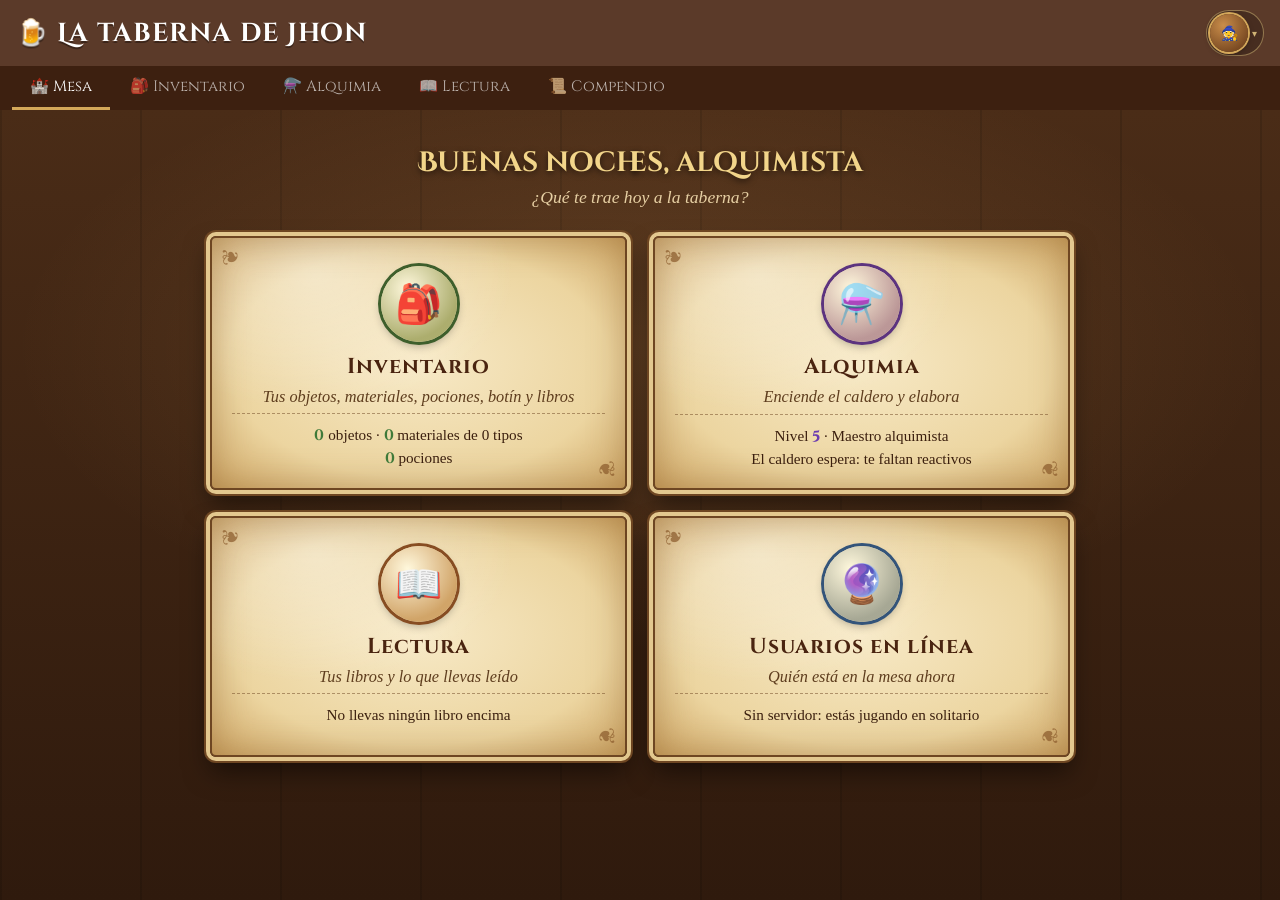
==== commit 39382e9f: "V3.4 - Cabecera ligera, fotos de perfil, buscadores e inventario general de objetos - La cabecera qu" ====
--- a/index.html
+++ b/index.html
@@ -57,21 +57,20 @@
 
 <header class="app-header">
   <div class="header-title-row">
-    <h1 class="app-titulo" data-action="switch-tab" data-id="panel" title="Volver a la mesa">🍺 La taberna de Jhon</h1>
+    <h1 class="app-titulo" data-action="switch-tab" data-id="panel" title="Volver a la mesa">🍺 <span class="app-titulo-txt">La taberna de Jhon</span></h1>
     <button class="mesa-chip" data-action="cambiar-mesa" id="mesaChip" hidden></button>
-    <span class="usuario-chip" id="usuarioChip" hidden></span>
-    <button class="mute-btn" data-action="toggle-sound" id="muteBtn" title="Silenciar/Activar sonidos">🔊</button>
-    <button class="salir-btn" data-action="salir" id="salirBtn" title="Cerrar sesión" hidden>🚪 Cerrar sesión</button>
-  </div>
-  <div class="char-bar">
-    <label>Personaje: <input type="text" id="charName" value="Mi personaje"></label>
-    <label>Mod. INT: <input type="number" id="charInt" value="0" min="-5" max="10"></label>
-    <label>Bono alquimista: <input type="number" id="charBonus" value="0" min="0" max="20"></label>
-    <button class="btn btn-sm" data-action="export-data">💾 Exportar</button>
-    <button class="btn btn-sm" data-action="import-data">📂 Importar</button>
-    <button class="btn btn-sm solo-dm-o-local" style="background:#8a2a2a" data-action="reset-all">🗑️ Borrar todo</button>
-    <input type="file" id="importFile" accept=".json" style="display:none">
-  </div>
+    <!-- Cuenta: avatar con menú (perfil, en línea, sonido, exportar, contraseña, cerrar sesión). Ver js/cuenta.js -->
+    <div class="cuenta" id="cuenta">
+      <button type="button" class="cuenta-btn" id="cuentaBtn" aria-haspopup="menu" aria-expanded="false" aria-controls="cuentaMenu">
+        <span class="avatar cuenta-avatar" id="cuentaAvatar">🧙</span>
+        <span class="cuenta-punto" aria-hidden="true"></span>
+        <span class="cuenta-online" id="cuentaOnline" title="Personas en línea en esta mesa"></span>
+        <span class="cuenta-flecha" aria-hidden="true">▾</span>
+      </button>
+      <div class="cuenta-menu" id="cuentaMenu" role="menu" hidden></div>
+    </div>
+  </div>
+  <input type="file" id="importFile" accept=".json" style="display:none">
 </header>
 
 <!-- Las pestañas y las tarjetas de la mesa salen del registro de módulos (js/modulos.js, js/app.js) -->
@@ -82,7 +81,7 @@
   <div class="mesa">
     <h2 class="mesa-saludo" id="mesaSaludo"></h2>
     <p class="mesa-campana" id="mesaCampana" hidden></p>
-    <p class="mesa-sub">¿Qué te trae hoy a la taberna? <button class="mesa-salir" data-action="salir" id="mesaSalir" hidden>¿No eres tú? Cerrar sesión</button></p>
+    <p class="mesa-sub">¿Qué te trae hoy a la taberna?</p>
     <div class="mesa-tarjetas" id="mesaTarjetas"></div>
   </div>
 </section>
@@ -95,6 +94,7 @@
       les asignas disciplina, pones una contraseña nueva a quien la olvide y abres su inventario, sus libros y su nivel.</span>
       <span class="solo-admin">Como superusuario, además, creas campañas, das o quitas poderes de DM y destierras (o readmites) cuentas.</span></p>
     <div id="mesaGestion"></div>
+    <div class="filtros" data-filtros="usuarios" data-estados data-texto="Buscar por nombre, personaje o disciplina…"></div>
     <div id="listaUsuarios"></div>
     <div id="adminCampanas"></div>
     <div id="historialMesa"></div>
@@ -116,8 +116,8 @@
   <div class="panel lectura-cab">
     <h2>📖 Lectura</h2>
     <p class="muted">En cada <b>descanso corto o largo</b> puedes avanzar una lectura de un libro. Las lecturas marcadas con 🌙 piden
-      <b>sí o sí un descanso largo</b> y una <b>tirada de comprensión</b>: d20 + mod. INT (<b id="lecturaIntMod">+0</b>, se cambia en la barra
-      de arriba) contra la dificultad que fija el DM. Al terminar el libro obtienes su bono.</p>
+      <b>sí o sí un descanso largo</b> y una <b>tirada de comprensión</b>: d20 + mod. INT (<b id="lecturaIntMod">+0</b>, se cambia en
+      <a href="#" data-action="switch-tab" data-id="perfil">tu perfil</a>) contra la dificultad que fija el DM. Al terminar el libro obtienes su bono.</p>
     <p class="muted">Los libros se dan de alta en <a href="#" data-action="ir-libros">Inventario → Libros</a>.</p>
   </div>
   <div id="lecturaAviso"></div>
@@ -381,6 +381,10 @@
 
   <!-- Catálogo Materiales -->
   <div id="infoSub-catalogo">
+    <div class="panel panel-filtros">
+      <div class="filtros" data-filtros="cat-mat" data-campos data-sin-id data-tipos data-texto="Buscar material por nombre, lugar, efecto…"></div>
+      <div id="catMatNada"></div>
+    </div>
     <div class="panel">
       <h2>❓ Sin identificar</h2>
       <div id="catUnknownList"><p class="muted">No hay componentes sin identificar.</p></div>
@@ -408,6 +412,7 @@
   <div id="infoSub-pociones" style="display:none">
     <div class="panel">
       <h2>📚 Pociones descubiertas</h2>
+      <div class="filtros" data-filtros="cat-pot" data-campos data-texto="Buscar poción por nombre, apodo o ingrediente…"></div>
       <div id="potionCatalogList"><p class="muted">Todavía no has creado ninguna poción.</p></div>
     </div>
   </div>
@@ -417,15 +422,29 @@
 <section id="tab-inventario" class="tab-content">
   <div class="panel">
     <div class="subtab-bar">
-      <button class="subtab-btn active" data-action="inv-subtab" data-id="materiales">📦 Materiales</button>
+      <button class="subtab-btn active" data-action="inv-subtab" data-id="objetos">🎒 Objetos</button>
+      <button class="subtab-btn" data-action="inv-subtab" data-id="materiales">📦 Materiales</button>
       <button class="subtab-btn" data-action="inv-subtab" data-id="pociones">🧪 Pociones</button>
       <button class="subtab-btn" data-action="inv-subtab" data-id="loot">🔍 Loot</button>
       <button class="subtab-btn" data-action="inv-subtab" data-id="libros">📚 Libros</button>
       <button class="subtab-btn subtab-dm solo-dm" data-action="inv-subtab" data-id="dm">👑 Inventarios de la mesa (DM)</button>
     </div>
     <div id="invSub-dm" style="display:none"><div id="dmPanel"></div></div>
-    <div id="invSub-materiales"><div id="invMatList"></div></div>
+    <!-- Inventario general (js/objetos.js): armas, armaduras, objetos mágicos, equipo... -->
+    <div id="invSub-objetos">
+      <div class="obj-cabecera">
+        <div class="obj-resumen" id="objetosResumen"></div>
+        <button class="btn" data-obj="nuevo">➕ Nuevo objeto</button>
+      </div>
+      <div class="filtros" data-filtros="objetos" data-texto="Buscar objeto por nombre, efecto, propiedad…"></div>
+      <div id="invObjetosList"></div>
+    </div>
+    <div id="invSub-materiales" style="display:none">
+      <div class="filtros" data-filtros="inv-mat" data-campos data-sin-id data-tipos data-tengo data-texto="Buscar material por nombre, lugar, tipo…"></div>
+      <div id="invMatList"></div>
+    </div>
     <div id="invSub-pociones" style="display:none">
+      <div class="filtros" data-filtros="inv-pot" data-campos data-texto="Buscar poción por nombre o apodo…"></div>
       <div id="invPotList"></div>
       <div id="drinkResult"></div>
     </div>
@@ -460,7 +479,8 @@
         </div>
       </div>
       <button class="btn" data-action="add-loot">➕ Añadir poción loot</button>
-      <div id="lootPotList" style="margin-top:12px"></div>
+      <div class="filtros" data-filtros="loot" data-texto="Buscar en el botín…" style="margin-top:12px"></div>
+      <div id="lootPotList"></div>
       <div id="lootResult"></div>
     </div>
   </div>
--- a/style.css
+++ b/style.css
@@ -7,16 +7,9 @@
 body { font-family: Georgia,'Segoe UI',serif; background:#e8ddc8; color:var(--text); margin:0; padding:0; }
 
 /* ---- Header ---- */
-header.app-header { background:var(--border); color:#fff; padding:14px 16px 10px; }
-.header-title-row { display:flex; align-items:center; justify-content:space-between; }
+header.app-header { background:var(--border); color:#fff; padding:10px 16px; position:relative; z-index:50; }
+.header-title-row { display:flex; align-items:center; gap:10px; min-height:44px; }
 header.app-header h1 { margin:0; font-size:1.6em; letter-spacing:1px; }
-.mute-btn { background:rgba(255,255,255,.15); border:none; font-size:1.3rem; cursor:pointer; padding:4px 10px; border-radius:8px; color:#fff; transition:background .15s; }
-.mute-btn:hover { background:rgba(255,255,255,.3); }
-.char-bar { display:flex; gap:16px; align-items:center; margin-top:8px; flex-wrap:wrap; }
-.char-bar label { font-size:.82em; color:rgba(255,255,255,.8); display:flex; align-items:center; gap:4px; }
-.char-bar input { background:rgba(255,255,255,.15); border:1px solid rgba(255,255,255,.3); color:#fff; border-radius:4px; padding:2px 6px; font-size:.9em; width:auto; }
-.char-bar input[type=text]   { width:120px; }
-.char-bar input[type=number] { width:60px; }
 
 /* ---- Nav ---- */
 nav.tab-bar { display:flex; background:#3d2010; padding:0 12px; gap:2px; }
@@ -1280,3 +1273,203 @@
 .hist-info { flex:1; min-width:0; }
 .hist-meta { font-size:.82em; color:#7a6247; }
 .hist-deshecho .hist-info > div:first-child { text-decoration:line-through; opacity:.65; }
+
+/* ============================================================
+   CABECERA LIGERA + ICONO DE LA CUENTA (V3.5, js/cuenta.js)
+   Arriba solo queda: título · mesa · (aviso de conexión si algo va mal) · avatar.
+   Todo lo demás vive en el menú del avatar.
+   ============================================================ */
+header.app-header h1.app-titulo { margin-right:auto; white-space:nowrap; overflow:hidden; text-overflow:ellipsis; min-width:0; }
+.mesa-chip, .sync-estado { margin-left:0; margin-right:0; }
+.sync-estado.sync-ok, .sync-estado.sync-local { display:none; }   /* conectado = punto verde en el avatar; sin servidor = lo dice el menú */
+
+.cuenta { position:relative; flex:none; }
+.cuenta-btn { position:relative; display:flex; align-items:center; gap:4px; padding:3px 6px 3px 3px; border-radius:26px; cursor:pointer;
+  border:1px solid rgba(242,213,138,.45); background:rgba(0,0,0,.22); color:var(--oro-claro); transition:background .15s, box-shadow .15s; }
+.cuenta-btn:hover, .cuenta-btn[aria-expanded="true"] { background:rgba(0,0,0,.4); box-shadow:0 0 0 2px rgba(242,213,138,.35); }
+.cuenta-btn:focus-visible { outline:2px solid var(--oro-claro); outline-offset:2px; }
+.cuenta-avatar { width:38px; height:38px; font-size:1.05em; background:radial-gradient(circle at 35% 30%, #c98d4a, #7a4a22 75%);
+  box-shadow:0 0 0 2px var(--oro), 0 2px 6px rgba(0,0,0,.4); }
+.cuenta-flecha { font-size:.75em; opacity:.8; }
+.cuenta-punto { position:absolute; left:31px; bottom:3px; width:11px; height:11px; border-radius:50%; background:#8a8a8a; box-shadow:0 0 0 2px var(--border); }
+body[data-sync="ok"] .cuenta-punto { background:#3fae4f; }
+body[data-sync="pend"] .cuenta-punto { background:#e0b030; }
+body[data-sync="off"] .cuenta-punto { background:#d03a2a; }
+body[data-sync="local"] .cuenta-punto { display:none; }
+.cuenta-online { position:absolute; top:-4px; left:28px; min-width:18px; height:18px; padding:0 4px; border-radius:9px; background:#2f7a3a; color:#fff;
+  font:700 .68em/18px Georgia, serif; text-align:center; box-shadow:0 0 0 2px var(--border); }
+.cuenta-online:empty { display:none; }
+
+.cuenta-menu { position:absolute; right:0; top:calc(100% + 10px); width:290px; max-width:calc(100vw - 24px); z-index:200; padding:6px 0 8px;
+  color:var(--tinta); border:2px solid #6e4622; border-radius:8px; text-align:left;
+  background:radial-gradient(ellipse at 25% 10%, rgba(255,255,255,.45), transparent 50%),
+    radial-gradient(ellipse at center, var(--pergamino-1) 0%, var(--pergamino-2) 75%, var(--pergamino-3) 100%);
+  box-shadow:inset 0 0 24px rgba(120,75,25,.3), 0 0 0 3px #e3c88f, 0 0 0 5px #6e4622, 0 16px 30px rgba(0,0,0,.55);
+  animation:menu-cae .18s ease-out; }
+.cuenta-menu::before { content:''; position:absolute; top:-9px; right:22px; width:14px; height:14px; transform:rotate(45deg);
+  background:var(--pergamino-1); border-left:2px solid #6e4622; border-top:2px solid #6e4622; }
+.cuenta-menu[hidden] { display:none; }
+@keyframes menu-cae { from { opacity:0; transform:translateY(-6px); } }
+.cuenta-cab { display:flex; gap:12px; align-items:center; padding:8px 14px 10px; border-bottom:1px dashed rgba(110,70,34,.5); }
+.cuenta-avatar-grande { width:56px; height:56px; font-size:1.5em; flex:none; background:radial-gradient(circle at 35% 30%, #c98d4a, #7a4a22 75%);
+  box-shadow:0 0 0 2px #6e4622, 0 0 0 4px #e3c88f; }
+.cuenta-cab-txt { min-width:0; }
+.cuenta-nombre { font-family:var(--f-rotulo); font-weight:700; font-size:1.1em; overflow:hidden; text-overflow:ellipsis; white-space:nowrap; }
+.cuenta-rol, .cuenta-mesa { font-family:var(--f-texto); font-style:italic; font-size:.92em; color:#6b4420; overflow:hidden; text-overflow:ellipsis; white-space:nowrap; }
+.cuenta-sync { display:inline-block; margin-top:3px; font-size:.72em; padding:1px 8px; border-radius:10px; background:#2f7a3a; color:#fff; }
+.cuenta-sync.sync-off { background:#8a2a2a; } .cuenta-sync.sync-pend { background:#8a6d1f; } .cuenta-sync.sync-local { background:#6b5a45; }
+.cuenta-grupo { padding:4px 0; }
+.cuenta-grupo + .cuenta-grupo { border-top:1px dashed rgba(110,70,34,.4); }
+.cuenta-item { display:flex; align-items:center; gap:10px; width:100%; padding:7px 16px; border:none; background:none; cursor:pointer;
+  font-family:var(--f-rotulo); font-size:.92em; color:var(--tinta); text-align:left; }
+.cuenta-item:hover, .cuenta-item:focus-visible { background:rgba(110,70,34,.14); outline:none; }
+.cuenta-item-icono { width:1.4em; text-align:center; flex:none; }
+.cuenta-item-peligro { color:#8a2a2a; }
+.cuenta-item .nav-contador:empty { display:none; }
+
+/* Fotos de perfil: la inicial se esconde cuando llega la foto */
+.con-foto { background-size:cover !important; background-position:center !important; background-repeat:no-repeat; font-size:0 !important; color:transparent !important; }
+.avatar-mini { width:20px; height:20px; font-size:.6em; vertical-align:-5px; box-shadow:0 0 0 1px #8a6038; }
+
+/* Ventana de la foto */
+.foto-fondo { position:fixed; inset:0; z-index:400; display:grid; place-items:center; padding:16px; background:rgba(20,10,4,.65); }
+.foto-caja { width:min(380px, 100%); padding:18px 20px; text-align:center; color:var(--tinta); border:2px solid #6e4622; border-radius:8px;
+  background:radial-gradient(ellipse at center, var(--pergamino-1) 0%, var(--pergamino-2) 70%, var(--pergamino-3) 100%);
+  box-shadow:inset 0 0 30px rgba(120,75,25,.35), 0 0 0 4px #e3c88f, 0 0 0 6px #6e4622, 0 20px 40px rgba(0,0,0,.6); }
+.foto-caja h3 { margin:0 0 4px; font-family:var(--f-rotulo); }
+.foto-caja .muted { font-family:var(--f-texto); font-size:1em; color:#5e3d1e; }
+.foto-vista { margin:12px 0 6px; }
+.foto-avatar { width:140px; height:140px; font-size:3.4em; background:radial-gradient(circle at 35% 30%, #c98d4a, #7a4a22 75%);
+  box-shadow:0 0 0 3px #6e4622, 0 0 0 6px #e3c88f, 0 8px 18px rgba(0,0,0,.35); }
+.foto-botones { display:flex; flex-wrap:wrap; gap:8px; justify-content:center; }
+.foto-botones [hidden] { display:none; }
+
+@media (max-width: 640px) {
+  header.app-header { padding:8px 12px; }
+  .header-title-row { flex-wrap:nowrap; gap:8px; }
+  header.app-header h1.app-titulo { font-size:1.15em; }
+  .mesa-chip { max-width:34vw; font-size:.75em; padding:3px 8px; }
+  .sync-estado { font-size:.7em; padding:2px 6px; }
+  .cuenta-flecha { display:none; }
+}
+@media (max-width: 400px) {
+  .app-titulo-txt { display:none; }                    /* en pantallas muy estrechas, solo la jarra */
+}
+
+/* ============================================================
+   BUSCADORES Y FILTROS (V3.5, js/filtros.js)
+   ============================================================ */
+.filtros { display:flex; flex-wrap:wrap; gap:8px 12px; align-items:center; margin:4px 0 12px; padding:10px 12px;
+  border:1px solid #d6c4a2; border-radius:8px; background:linear-gradient(#fbf5e6, #f3e7cc); }
+.filtros:empty { display:none; }
+.panel-filtros { padding-top:10px; padding-bottom:4px; position:sticky; top:0; z-index:5; }
+.filtros-buscar { position:relative; display:flex; align-items:center; gap:6px; flex:1 1 260px; min-width:0;
+  padding:4px 10px; border:1px solid #b9a27c; border-radius:20px; background:#fffaf0; }
+.filtros-buscar:focus-within { border-color:#8a5a2b; box-shadow:0 0 0 3px rgba(138,90,43,.2); }
+.filtros-buscar input { flex:1; min-width:0; border:none !important; background:transparent; font:inherit; font-size:.95em; padding:3px 0; outline:none; box-shadow:none !important; }
+.filtros-cuenta { font-size:.78em; color:#7a6247; white-space:nowrap; font-family:var(--f-rotulo); }
+.filtros-grupo { display:flex; flex-wrap:wrap; gap:4px; }
+.filtro-chip { padding:3px 10px; border-radius:14px; border:1px solid #c9b38c; background:#fffaf0; color:#5e4a34; cursor:pointer;
+  font-family:var(--f-rotulo); font-size:.8em; transition:background .12s, color .12s; }
+.filtro-chip:hover { background:#f1e4c6; }
+.filtro-chip.activo { background:#6e4622; border-color:#6e4622; color:#fff3d0; }
+.filtro-chip.chip-cuerpo.activo { background:#8a2a2a; border-color:#8a2a2a; }
+.filtro-chip.chip-mente.activo  { background:#5a6878; border-color:#5a6878; }
+.filtro-chip.chip-alma.activo   { background:#2c7f94; border-color:#2c7f94; }
+.filtro-chip.chip-magico.activo { background:#4a2a8a; border-color:#4a2a8a; }
+.filtro-chip.chip-sin-id.activo { background:#6b6b6b; border-color:#6b6b6b; }
+.filtros-nada { text-align:center; padding:14px 0; }
+.enlace { background:none; border:none; padding:0; color:#8a5a2b; text-decoration:underline; cursor:pointer; font:inherit; }
+[hidden].panel { display:none; }
+
+/* ============================================================
+   INVENTARIO DE MATERIALES (V3.5): cada fila se explica sola
+   ============================================================ */
+.inv-grupo { margin-bottom:14px; }
+.inv-grupo-titulo { margin:6px 0 6px; font-family:var(--f-rotulo); font-size:1em; color:#4a2410; border-bottom:1px solid #e0d0ae; padding-bottom:4px; }
+.inv-grupo-titulo .muted { font-family:var(--f-texto); font-style:italic; font-size:.9em; }
+.inv-item { --campo:#7a6a58; display:flex; align-items:center; gap:12px; padding:8px 10px; margin-bottom:6px;
+  border:1px solid #e0d0ae; border-left:5px solid var(--campo); border-radius:8px; background:#fffaf0; transition:background .12s; }
+.inv-item:hover { background:#fff4dc; }
+.inv-cuerpo { --campo:#8a2a2a; } .inv-mente { --campo:#5a6878; } .inv-alma { --campo:#2c7f94; } .inv-magico { --campo:#4a2a8a; } .inv-sin-id { --campo:#8d8d8d; }
+.inv-sello { flex:none; display:grid; place-items:center; width:38px; height:38px; border-radius:50%; font-size:1.2em;
+  background:radial-gradient(circle at 35% 30%, #fff8dc, color-mix(in srgb, var(--campo) 30%, #ead8b0) 75%);
+  box-shadow:0 0 0 2px var(--campo); }
+.inv-info { flex:1; min-width:0; }
+.inv-nombre { font-weight:bold; font-size:.98em; overflow-wrap:anywhere; }
+.inv-etiquetas { display:flex; flex-wrap:wrap; gap:4px; margin-top:3px; }
+.etq { font-size:.76em; padding:1px 8px; border-radius:10px; background:#efe4cc; color:#5e4a34; white-space:nowrap; }
+.etq-cuerpo { background:#f3dcd8; color:#7a2020; } .etq-mente { background:#e1e6ec; color:#3f4b58; }
+.etq-alma { background:#d7edf1; color:#1f6070; } .etq-magico { background:#e6ddf5; color:#4a2a8a; }
+.etq-sin-id { background:#e4e4e4; color:#555; }
+.etq-benef { background:#dcedd8; color:#2f5d2a; } .etq-malef { background:#f0d9d6; color:#6b2a25; } .etq-neutro { background:#e6e6ea; color:#4a4a52; }
+.inv-item .stepper-count { font-family:var(--f-rotulo); font-size:1.15em; min-width:30px; }
+.inv-vacio { background:#faf6ee; }
+.inv-vacio .inv-sello, .inv-vacio .inv-nombre { opacity:.55; }
+.inv-vacio .stepper-count { color:#aaa; }
+.inv-stepper .btn[disabled] { opacity:.35; cursor:default; }
+@media (max-width: 640px) {
+  .inv-item { gap:8px; padding:8px; }
+  .inv-sello { width:32px; height:32px; font-size:1em; }
+  .filtros { padding:8px; }
+  .filtros-buscar { flex-basis:100%; }
+  .panel-filtros { position:static; }
+}
+@media (max-width: 640px) {
+  /* En el móvil, cada grupo de filtros es una tira que se desliza de lado */
+  .filtros-grupo { flex-wrap:nowrap; overflow-x:auto; width:100%; scrollbar-width:none; padding-bottom:2px; }
+  .filtros-grupo::-webkit-scrollbar { display:none; }
+  .filtro-chip { flex:none; white-space:nowrap; }
+}
+
+/* ============================================================
+   INVENTARIO GENERAL: OBJETOS (V3.5, js/objetos.js)
+   ============================================================ */
+.obj-cabecera { display:flex; align-items:center; justify-content:space-between; gap:10px; flex-wrap:wrap; margin:4px 0 8px; }
+.obj-cabecera h3 { margin:0; font-family:var(--f-rotulo); }
+.obj-resumen { display:flex; gap:14px; flex-wrap:wrap; font-family:var(--f-texto); font-size:1.05em; color:#5e3d1e; }
+.obj-resumen b { font-family:var(--f-rotulo); color:#4a2410; }
+.obj-aviso, .obj-aviso b { color:#8a2a2a !important; }
+.obj-item { --obj:#7a5a38; display:flex; align-items:flex-start; gap:12px; padding:9px 10px; margin-bottom:6px;
+  border:1px solid #e0d0ae; border-left:5px solid var(--obj); border-radius:8px; background:#fffaf0; }
+.obj-item:hover { background:#fff4dc; }
+.obj-arma { --obj:#8a2a2a; } .obj-armadura { --obj:#5a6878; } .obj-magico { --obj:#4a2a8a; } .obj-joya { --obj:#b07a1f; }
+.obj-pergamino { --obj:#a8612a; } .obj-herramienta { --obj:#6b6b6b; } .obj-equipo { --obj:#3f7a39; } .obj-consumible { --obj:#b5562a; }
+.obj-tesoro { --obj:#c9a227; } .obj-otro { --obj:#7a6a58; }
+.obj-equipado { box-shadow:inset 0 0 0 1px color-mix(in srgb, var(--obj) 45%, transparent); background:#fffbe9; }
+.obj-sello { flex:none; display:grid; place-items:center; width:40px; height:40px; border-radius:8px; font-size:1.25em; margin-top:2px;
+  background:radial-gradient(circle at 35% 30%, #fff8dc, color-mix(in srgb, var(--obj) 28%, #ead8b0) 80%); box-shadow:0 0 0 2px var(--obj); }
+.obj-nombre { display:inline-flex; align-items:center; gap:6px; flex-wrap:wrap; padding:0; border:none; background:none; cursor:pointer;
+  font:bold .98em Georgia, serif; color:var(--text); text-align:left; }
+.obj-nombre:hover { color:#8a5a2b; }
+.obj-flecha { font-size:.8em; color:#8a6a45; }
+.obj-detalle { margin-top:6px; padding:8px 10px; border-radius:6px; background:#f7eed9; font-size:.9em; color:#3b2a18; display:grid; gap:4px; }
+.obj-notas { color:#6b5a45; font-style:italic; }
+.obj-lado { display:flex; flex-direction:column; align-items:flex-end; gap:6px; flex:none; }
+.obj-botones { display:flex; gap:4px; }
+.obj-botones .btn.activo { background:#2f7a3a; }
+.obj-cargas { display:flex; align-items:center; gap:4px; font-size:.85em; }
+.obj-cargas-n { min-width:52px; text-align:center; font-family:var(--f-rotulo); color:#6a3bb0; }
+.etq-arma { background:#f3dcd8; color:#7a2020; } .etq-armadura { background:#e1e6ec; color:#3f4b58; }
+.etq-sintonia { background:#e6ddf5; color:#4a2a8a; } .etq-sin-sintonia { background:#efe9f7; color:#6b5a8a; border:1px dashed #b39ad6; }
+.etq-equipado { background:#dcedd8; color:#2f5d2a; }
+.rarity-artefacto { background:#8a2a2a; }
+.dm-objetos { margin:10px 0 14px; padding:10px 12px; border:1px solid #d6c4a2; border-radius:8px; background:rgba(255,250,235,.6); }
+
+/* Ventana de alta/edición */
+.obj-caja { width:min(640px, 100%); max-height:calc(100vh - 32px); overflow-y:auto; text-align:left; }
+.obj-caja h3 { text-align:center; }
+.obj-form { display:grid; grid-template-columns:repeat(3, minmax(0, 1fr)); gap:8px 12px; margin:10px 0; }
+.obj-form .perfil-campo { display:flex; flex-direction:column; gap:2px; font-size:.88em; }
+.obj-form .perfil-campo span { font-family:var(--f-rotulo); color:#5e3d1e; }
+.obj-form input, .obj-form select, .obj-form textarea { width:100%; padding:5px 7px; border:1px solid #b9a27c; border-radius:5px; background:#fffaf0; font:inherit; }
+.obj-ancho { grid-column:1 / -1; }
+.obj-checks { display:flex; gap:16px; flex-wrap:wrap; }
+.obj-bloque { display:grid; grid-template-columns:repeat(3, minmax(0, 1fr)); gap:8px 12px; margin:0; padding:6px 10px 10px; border:1px solid #d6c4a2; border-radius:6px; }
+.obj-bloque[hidden] { display:none; }
+.obj-bloque legend { font-family:var(--f-rotulo); padding:0 4px; }
+@media (max-width: 640px) {
+  .obj-item { flex-wrap:wrap; }
+  .obj-lado { flex-direction:row; align-items:center; width:100%; justify-content:flex-end; flex-wrap:wrap; }
+  .obj-form, .obj-bloque { grid-template-columns:1fr 1fr; }
+}
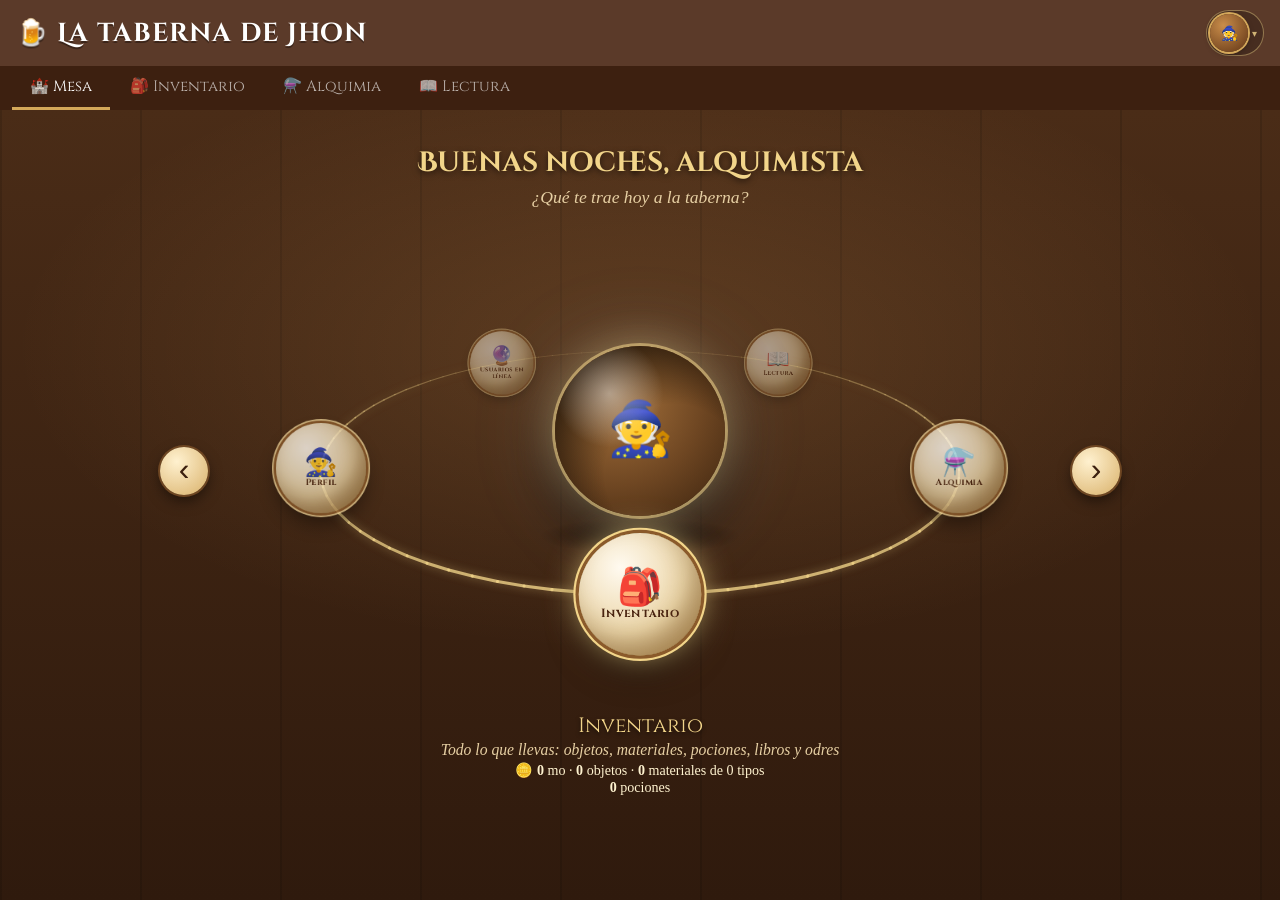
==== commit 965ad123: "V3.7 - Odres, inventario único con intercambio, alquimia y lectura reorganizadas, catálogo por descu" ====
--- a/index.html
+++ b/index.html
@@ -50,6 +50,13 @@
         <p class="entrada-error" id="entradaError" role="alert"></p>
         <button type="submit" class="sello" id="entradaBoton"><span>Cruzar el umbral</span></button>
       </form>
+      <div class="entrada-discord" id="entradaDiscord" hidden>
+        <span class="entrada-o">¿Sin palabra de paso?</span>
+        <button type="button" class="btn-discord" id="entradaDiscordBoton">
+          <svg viewBox="0 0 24 24" width="22" height="22" aria-hidden="true"><path fill="currentColor" d="M20.3 4.4A19.8 19.8 0 0 0 15.4 3l-.6 1.3a18.4 18.4 0 0 0-5.6 0L8.6 3a19.7 19.7 0 0 0-4.9 1.5C.6 9.1-.3 13.6.1 18.1a19.9 19.9 0 0 0 6 3l1.3-2.1c-.7-.3-1.4-.6-2-1l.5-.4a14.2 14.2 0 0 0 12.2 0l.5.4c-.6.4-1.3.7-2 1l1.3 2.1a19.8 19.8 0 0 0 6-3c.5-5.2-.8-9.7-3.6-13.7ZM8 15.4c-1.2 0-2.2-1.1-2.2-2.4s1-2.4 2.2-2.4 2.2 1.1 2.2 2.4-1 2.4-2.2 2.4Zm8 0c-1.2 0-2.2-1.1-2.2-2.4s1-2.4 2.2-2.4 2.2 1.1 2.2 2.4-1 2.4-2.2 2.4Z"/></svg>
+          <span>Crear con Discord</span>
+        </button>
+      </div>
     </div>
     <div class="pergamino-rollo pergamino-rollo-abajo" aria-hidden="true"></div>
   </div>
@@ -82,6 +89,7 @@
     <h2 class="mesa-saludo" id="mesaSaludo"></h2>
     <p class="mesa-campana" id="mesaCampana" hidden></p>
     <p class="mesa-sub">¿Qué te trae hoy a la taberna?</p>
+    <div class="mesa-oficios" id="mesaOficios" hidden></div>
     <div class="mesa-tarjetas" id="mesaTarjetas"></div>
   </div>
 </section>
@@ -118,340 +126,12 @@
     <p class="muted">En cada <b>descanso corto o largo</b> puedes avanzar una lectura de un libro. Las lecturas marcadas con 🌙 piden
       <b>sí o sí un descanso largo</b> y una <b>tirada de comprensión</b>: d20 + mod. INT (<b id="lecturaIntMod">+0</b>, se cambia en
       <a href="#" data-action="switch-tab" data-id="perfil">tu perfil</a>) contra la dificultad que fija el DM. Al terminar el libro obtienes su bono.</p>
-    <p class="muted">Los libros se dan de alta en <a href="#" data-action="ir-libros">Inventario → Libros</a>.</p>
+    <p class="muted">¿Has encontrado un libro? <a href="#" data-action="ir-libros">Dalo de alta abajo</a>. Tus libros también salen en el inventario, donde puedes dárselos a otro jugador.</p>
   </div>
   <div id="lecturaAviso"></div>
   <div id="lecturaLista"></div>
-</section>
-
-<!-- ====== COMPENDIO (catálogos de alquimia) ====== -->
-<section id="tab-info" class="tab-content">
-  <div class="subtab-bar">
-    <button class="subtab-btn active" data-action="info-subtab" data-id="catalogo">🗃️ Catálogo Materiales</button>
-    <button class="subtab-btn" data-action="info-subtab" data-id="pociones">🧪 Catálogo Pociones</button>
-    <button class="subtab-btn" data-action="info-subtab" data-id="identificacion">📋 Identificación</button>
-    <button class="subtab-btn" data-action="info-subtab" data-id="parametros">⚙️ Parámetros</button>
-  </div>
-
-  <!-- Identificación -->
-  <div id="infoSub-identificacion" style="display:none">
-    <div class="panel">
-      <h2 id="matFormTitle">➕ Identificar componente</h2>
-      <label class="check-label" style="margin-bottom:10px;padding:8px 10px;background:#faf6ef;border:1px solid #d8cdb4;border-radius:6px">
-        <input type="checkbox" id="matUnknown"> <strong>Estado desconocido (???)</strong> — solo nombre y lugar
-      </label>
-      <div class="form-row-2">
-        <div class="form-row">
-          <label>Nombre *</label>
-          <input type="text" id="matName">
-        </div>
-        <div class="form-row">
-          <label>Lugar de cosecha</label>
-          <input type="text" id="matLugar" placeholder="Bosque, Cueva... (??? si vacío)">
-        </div>
-      </div>
-      <div id="matKnownFields">
-        <!-- Paso 1-3: tipo, campo y polaridad -->
-        <div class="form-row-3">
-          <div>
-            <label>Tipo</label>
-            <select id="matType">
-              <option value="Reactivo">Reactivo</option>
-              <option value="Modificador">Modificador</option>
-            </select>
-          </div>
-          <div>
-            <label>Campo</label>
-            <select id="matCampo">
-              <option value="Cuerpo">Cuerpo</option>
-              <option value="Mente">Mente</option>
-              <option value="Alma">Alma</option>
-              <option value="Mágico">Mágico</option>
-            </select>
-          </div>
-          <div>
-            <label>Polaridad</label>
-            <select id="matPolaridad">
-              <option value="Beneficioso">Beneficioso</option>
-              <option value="Neutro">Neutro</option>
-              <option value="Maleficioso">Maleficioso</option>
-            </select>
-          </div>
-        </div>
-        <p class="muted campo-hint" id="campoHint"></p>
-
-        <div class="form-row-2">
-          <div id="modKindWrap">
-            <label>Clase de modificador</label>
-            <select id="matModKind"></select>
-          </div>
-          <div>
-            <label>Rareza</label>
-            <select id="matRarity">
-              <option>Común</option>
-              <option>Poco Común</option>
-              <option>Rara</option>
-              <option>Muy Rara</option>
-              <option>Única</option>
-            </select>
-          </div>
-        </div>
-        <p class="muted" id="modKindHint" style="display:none"></p>
-        <div class="form-row">
-          <label>Dificultad <span id="diffHint" class="muted">(modificador a la CD de crafteo)</span></label>
-          <input type="number" id="matDifficulty" value="0">
-        </div>
-
-        <!-- Reactivo flags -->
-        <div id="baseFlagsSection" class="flags-row" style="display:none">
-          <label class="check-label">
-            <input type="checkbox" id="matDiscriminante"> Reactivo discriminante (sin modificadores)
-          </label>
-          <label class="check-label">
-            <input type="checkbox" id="matNoPurificable"> No purificable
-          </label>
-        </div>
-
-        <!-- Paso 4: bloques de efecto -->
-        <div id="effectsSection" class="dice-section" style="display:none">
-          <div class="dice-section-label" id="effectsLabel">Efectos</div>
-          <div id="effectRows"></div>
-          <div class="effect-add-row">
-            <select id="effectKindSelect"></select>
-            <button type="button" class="btn btn-sm" data-action="add-effect">+ Añadir efecto</button>
-            <button type="button" class="btn btn-sm" data-action="add-damage-type">+ Tipo de daño</button>
-          </div>
-        </div>
-
-        <!-- Salvación (reactivo con algún efecto maleficioso) -->
-        <div id="saveSection" class="form-row-2" style="display:none">
-          <div>
-            <label>Salvación del objetivo</label>
-            <select id="matSaveStat"></select>
-          </div>
-          <div>
-            <label>Si la supera</label>
-            <select id="matSaveOn">
-              <option value="anula">No le afecta</option>
-              <option value="mitad">Mitad de efecto</option>
-              <option value="">Sin regla</option>
-            </select>
-          </div>
-        </div>
-
-        <!-- Potenciador: dados extra -->
-        <div id="dicePoolSection" class="dice-section" style="display:none">
-          <div class="dice-section-label" id="dicePoolLabel">Dados de bonificación</div>
-          <div id="dicePoolRows"></div>
-          <button type="button" class="btn btn-sm" onclick="window.addDiceRow('pool')">+ Añadir dado</button>
-          <div class="form-row" style="margin-top:8px">
-            <label>Bono plano</label>
-            <input type="number" id="matFlatBonus" value="0" style="width:90px">
-          </div>
-        </div>
-
-        <!-- Stat mod (potenciador) -->
-        <div id="statModSection" style="display:none" class="form-row">
-          <label>Modificador de característica (opcional)</label>
-          <input type="text" id="matStatMod" placeholder="ej. Constitución, Fuerza...">
-        </div>
-
-        <!-- Concentrador / Diluyente -->
-        <div id="tradeSection" class="dice-section" style="display:none">
-          <div class="dice-section-label" id="tradeLabel">Intercambio duración / potencia</div>
-          <div class="form-row-2">
-            <div class="form-row">
-              <label id="tradeFactorLabel">Divide la duración entre</label>
-              <input type="number" id="matTradeFactor" value="2" min="1" step="0.5" style="width:90px">
-            </div>
-            <div class="form-row">
-              <label id="tradeDiceLabel">Dados que suma al efecto principal</label>
-              <input type="number" id="matTradeDice" value="1" min="0" style="width:90px">
-            </div>
-          </div>
-        </div>
-
-        <!-- Duration -->
-        <div id="durationSection" class="dice-section" style="display:none">
-          <div class="dice-section-label">Duración del efecto</div>
-          <label class="check-label">
-            <input type="checkbox" id="matDurationInstant"> Instantánea
-          </label>
-          <div id="durationDiceSection">
-            <div id="durationDiceRows"></div>
-            <button type="button" class="btn btn-sm" onclick="window.addDiceRow('duration')">+ Añadir dado de duración</button>
-            <div class="form-row" style="margin-top:8px">
-              <label>Duración base (turnos fijos)</label>
-              <input type="number" id="matDurationFlat" value="0" min="0" style="width:90px">
-            </div>
-          </div>
-        </div>
-
-        <!-- Potenciador: mejora de tier de dado -->
-        <div id="potenciadorSection" style="display:none" class="form-row">
-          <label>Mejora de tier de dado <span class="muted" style="font-size:.82em">(0 = sin mejora · d4→d6→d8→d10→d12→d20)</span></label>
-          <input type="number" id="matDieUpgrade" value="0" min="0" max="5" style="width:90px">
-        </div>
-
-        <!-- Multiplicador (modifier subtype) -->
-        <div id="multiplicadorSection" style="display:none">
-          <div class="form-row-2" style="margin-bottom:6px">
-            <div>
-              <label>Mult. de efecto (×N)</label>
-              <input type="number" id="matEffectMultiplier" value="2" min="0.1" max="20" step="0.5" style="width:90px">
-            </div>
-            <div>
-              <label>Aplicar sobre</label>
-              <select id="matEffectTarget">
-                <option value="dice">Número de dados</option>
-                <option value="total">Total del efecto</option>
-              </select>
-            </div>
-          </div>
-          <div class="form-row-2" style="margin-bottom:6px">
-            <div>
-              <label>Modo de duración</label>
-              <select id="matDurationMode">
-                <option value="none">Sin modificar</option>
-                <option value="multiply">Multiplicar (×N)</option>
-                <option value="flat">Sumar turnos (+N)</option>
-              </select>
-            </div>
-            <div id="durationModValueRow">
-              <label>Valor</label>
-              <input type="number" id="matDurationModValue" value="2" min="0.5" max="20" step="0.5" style="width:90px">
-            </div>
-          </div>
-          <label class="check-label">
-            <input type="checkbox" id="matDistributeEffect">
-            Distribuir efecto entre los turnos de duración
-          </label>
-          <p class="muted" style="font-size:.82em;margin:4px 0 0">Múltiples Multiplicadores se encadenan. "Total" aplica al resultado ya tirado (se guarda en la poción).</p>
-        </div>
-
-        <!-- Esencial (modificador para pociones Mágicas) -->
-        <div id="esencialSection" style="display:none">
-          <p class="muted" style="font-size:.82em;margin:4px 0 6px">
-            ✨ <strong>Esencial:</strong> Define el efecto de la poción mágica. Usa el campo "Descripción" para el texto del efecto, y la sección de duración para definir cuánto dura.
-          </p>
-        </div>
-
-        <!-- Invertidor (modificador para pociones Mágicas) -->
-        <div id="invertidorSection" style="display:none">
-          <p class="muted" style="font-size:.82em;margin:4px 0 6px">
-            🔃 <strong>Invertidor:</strong> Marca la poción como invertida. El efecto invertido se describe al elaborar la poción.
-          </p>
-        </div>
-
-        <!-- Alterador (modifier subtype) -->
-        <div id="alteradorSection" style="display:none">
-          <div class="form-row">
-            <label>Cambia tipo de daño a</label>
-            <div class="damage-type-row">
-              <select id="matChangeDamageType">
-                <option value="">-- No cambia --</option>
-              </select>
-              <button type="button" class="btn btn-sm" data-action="add-damage-type">+ Nuevo tipo</button>
-            </div>
-          </div>
-          <div class="form-row">
-            <label>Efecto secundario (texto libre)</label>
-            <textarea id="matAddSecondaryEffect" rows="2" placeholder="Ej: Vuelve el veneno no letal. El objetivo queda Inconsciente."></textarea>
-          </div>
-        </div>
-
-        <!-- Max uses (modifier only) -->
-        <div id="maxUsesSection" style="display:none" class="form-row">
-          <label>Límite de usos por poción (0 = sin límite)</label>
-          <input type="number" id="matMaxUses" value="0" min="0" style="width:90px">
-        </div>
-
-        <div class="form-row">
-          <label>Descripción / Notas</label>
-          <textarea id="matDesc" rows="2" placeholder="Efecto, aspecto, sabor..."></textarea>
-        </div>
-      </div><!-- /matKnownFields -->
-
-      <div class="btn-row">
-        <button class="btn" data-action="add-mat" id="matSubmitBtn">➕ Añadir componente</button>
-        <button class="btn" style="display:none;background:#777" id="matCancelEditBtn" data-action="cancel-edit-mat">✖ Cancelar edición</button>
-      </div>
-    </div>
-  </div>
-
-  <!-- Catálogo Materiales -->
-  <div id="infoSub-catalogo">
-    <div class="panel panel-filtros">
-      <div class="filtros" data-filtros="cat-mat" data-campos data-sin-id data-tipos data-texto="Buscar material por nombre, lugar, efecto…"></div>
-      <div id="catMatNada"></div>
-    </div>
-    <div class="panel">
-      <h2>❓ Sin identificar</h2>
-      <div id="catUnknownList"><p class="muted">No hay componentes sin identificar.</p></div>
-    </div>
-    <div class="panel">
-      <h2>🌿 Reactivos</h2>
-      <div id="catBaseList"><p class="muted">No hay reactivos registrados.</p></div>
-    </div>
-    <div class="panel">
-      <h2>🧪 Modificadores</h2>
-      <div id="catModList"><p class="muted">No hay modificadores registrados.</p></div>
-    </div>
-  </div>
-
-  <!-- Parámetros -->
-  <div id="infoSub-parametros" style="display:none">
-    <div class="panel">
-      <h2>⚙️ Disolventes y dificultades</h2>
-      <p class="muted">El campo de cada componente fija su disolvente. Aquí puedes cambiar el nombre de cada disolvente y lo que suma a la CD.</p>
-      <div id="settingsPanel"></div>
-    </div>
-  </div>
-
-  <!-- Catálogo Pociones -->
-  <div id="infoSub-pociones" style="display:none">
-    <div class="panel">
-      <h2>📚 Pociones descubiertas</h2>
-      <div class="filtros" data-filtros="cat-pot" data-campos data-texto="Buscar poción por nombre, apodo o ingrediente…"></div>
-      <div id="potionCatalogList"><p class="muted">Todavía no has creado ninguna poción.</p></div>
-    </div>
-  </div>
-</section>
-
-<!-- ====== INVENTARIO TAB ====== -->
-<section id="tab-inventario" class="tab-content">
-  <div class="panel">
-    <div class="subtab-bar">
-      <button class="subtab-btn active" data-action="inv-subtab" data-id="objetos">🎒 Objetos</button>
-      <button class="subtab-btn" data-action="inv-subtab" data-id="materiales">📦 Materiales</button>
-      <button class="subtab-btn" data-action="inv-subtab" data-id="pociones">🧪 Pociones</button>
-      <button class="subtab-btn" data-action="inv-subtab" data-id="loot">🔍 Loot</button>
-      <button class="subtab-btn" data-action="inv-subtab" data-id="libros">📚 Libros</button>
-      <button class="subtab-btn subtab-dm solo-dm" data-action="inv-subtab" data-id="dm">👑 Inventarios de la mesa (DM)</button>
-    </div>
-    <div id="invSub-dm" style="display:none"><div id="dmPanel"></div></div>
-    <!-- Inventario general (js/objetos.js): armas, armaduras, objetos mágicos, equipo... -->
-    <div id="invSub-objetos">
-      <div class="obj-cabecera">
-        <div class="obj-resumen" id="objetosResumen"></div>
-        <button class="btn" data-obj="nuevo">➕ Nuevo objeto</button>
-      </div>
-      <div class="filtros" data-filtros="objetos" data-texto="Buscar objeto por nombre, efecto, propiedad…"></div>
-      <div id="invObjetosList"></div>
-    </div>
-    <div id="invSub-materiales" style="display:none">
-      <div class="filtros" data-filtros="inv-mat" data-campos data-sin-id data-tipos data-tengo data-texto="Buscar material por nombre, lugar, tipo…"></div>
-      <div id="invMatList"></div>
-    </div>
-    <div id="invSub-pociones" style="display:none">
-      <div class="filtros" data-filtros="inv-pot" data-campos data-texto="Buscar poción por nombre o apodo…"></div>
-      <div id="invPotList"></div>
-      <div id="drinkResult"></div>
-    </div>
-    <div id="invSub-libros" style="display:none">
-      <div id="invLibrosList"></div>
-      <div class="libro-form">
-        <h3>➕ Dar de alta un libro</h3>
+      <details class="panel libro-form" id="libroAlta">
+        <summary><h3>➕ Dar de alta un libro</h3></summary>
         <div class="form-row-2">
           <div class="form-row"><label>Título *</label><input type="text" id="libroNombre" maxlength="120"></div>
           <div class="form-row"><label>Número de lecturas</label><input type="number" id="libroLecturas" value="8" min="1" max="100" style="width:90px"></div>
@@ -465,23 +145,32 @@
           <button class="btn" data-lec="guardar-libro" id="libroGuardar">➕ Añadir libro</button>
           <button class="btn" style="background:#777" data-lec="cancelar-libro" id="libroCancelar" hidden>✖ Cancelar edición</button>
         </div>
+      </details>
+</section>
+
+<!-- ====== INVENTARIO TAB (js/inventario.js): todo lo que llevas, en una sola lista ====== -->
+<section id="tab-inventario" class="tab-content">
+  <div class="panel">
+    <div class="inv-barra">
+    <!-- Bolsa de monedas (js/bolsa.js): siempre a la vista -->
+    <div class="bolsa" id="bolsa" role="group" aria-label="Monedas de oro"></div>
+    <div class="subtab-bar">
+      <button class="subtab-btn active" data-action="inv-subtab" data-id="todo">🎒 Mi inventario</button>
+      <button class="subtab-btn subtab-dm solo-dm" data-action="inv-subtab" data-id="dm">👑 Inventarios de la mesa (DM)</button>
+    </div>
+    </div>
+    <div id="invSub-dm" style="display:none"><div id="dmPanel"></div></div>
+    <div id="invSub-todo">
+      <div class="inv-acciones">
+        <div class="obj-resumen" id="objetosResumen"></div>
+        <div class="btn-row">
+          <button class="btn btn-sm" data-obj="nuevo">➕ Objeto</button>
+          <button class="btn btn-sm" data-inv="nuevo-loot">➕ Poción encontrada</button>
+        </div>
       </div>
-    </div>
-    <div id="invSub-loot" style="display:none">
-      <div class="form-row-2">
-        <div class="form-row">
-          <label>Nombre de la poción loot</label>
-          <input type="text" id="lootName" placeholder="Poción sin identificar...">
-        </div>
-        <div class="form-row">
-          <label>Cantidad</label>
-          <input type="number" id="lootQty" value="1" min="1" style="width:80px">
-        </div>
-      </div>
-      <button class="btn" data-action="add-loot">➕ Añadir poción loot</button>
-      <div class="filtros" data-filtros="loot" data-texto="Buscar en el botín…" style="margin-top:12px"></div>
-      <div id="lootPotList"></div>
-      <div id="lootResult"></div>
+      <div class="filtros" data-filtros="inv" data-texto="Buscar en tu inventario…"></div>
+      <div id="drinkResult"></div>
+      <div id="invLista"></div>
     </div>
   </div>
 </section>
@@ -489,6 +178,15 @@
 <!-- ====== CRAFTEO TAB ====== -->
 <section id="tab-crafteo" class="tab-content">
   <div class="panel nivel-barra" id="alqNivelBar"></div>
+  <div class="subtab-bar alq-subtabs" role="tablist">
+    <button class="subtab-btn active" data-action="alq-subtab" data-id="caldero">🔥 Caldero</button>
+    <button class="subtab-btn" data-action="alq-subtab" data-id="materiales">🗃️ Materiales</button>
+    <button class="subtab-btn" data-action="alq-subtab" data-id="recetario">📚 Recetario</button>
+    <button class="subtab-btn" data-action="alq-subtab" data-id="odres">🫙 Odres</button>
+    <button class="subtab-btn subtab-dm solo-dm-o-local" data-action="alq-subtab" data-id="alta">➕ Alta de materiales</button>
+    <button class="subtab-btn subtab-dm solo-dm-o-local" data-action="alq-subtab" data-id="parametros">⚙️ Parámetros</button>
+  </div>
+  <div id="alqSub-caldero">
   <div class="panel">
     <h2>Tipo de crafteo</h2>
     <div class="mode-btn-bar">
@@ -591,6 +289,300 @@
     </div>
     <div id="craftResult"></div>
   </div>
+  </div><!-- /alqSub-caldero -->
+
+  <!-- Catálogo de materiales: cada jugador ve los que ha recibido alguna vez -->
+  <div id="alqSub-materiales" style="display:none">
+    <div class="panel panel-filtros">
+      <div class="filtros" data-filtros="cat-mat" data-campos data-sin-id data-tipos data-texto="Buscar material por nombre, lugar, efecto…"></div>
+      <div id="catMatNada"></div>
+    </div>
+    <div class="panel">
+      <h2 id="catUnknownTitulo">❓ Sin identificar</h2>
+      <div id="catUnknownList"><p class="muted">No hay componentes sin identificar.</p></div>
+    </div>
+    <div class="panel">
+      <h2>🌿 Reactivos</h2>
+      <div id="catBaseList"><p class="muted">No hay reactivos registrados.</p></div>
+    </div>
+    <div class="panel">
+      <h2>🧪 Modificadores</h2>
+      <div id="catModList"><p class="muted">No hay modificadores registrados.</p></div>
+    </div>
+  </div>
+
+  <!-- Recetario: las pociones que se han elaborado en la mesa -->
+  <div id="alqSub-recetario" style="display:none">
+    <div class="panel">
+      <h2>📚 Recetario: pociones descubiertas</h2>
+      <div class="filtros" data-filtros="cat-pot" data-campos data-texto="Buscar poción por nombre, apodo o ingrediente…"></div>
+      <div id="potionCatalogList"><p class="muted">Todavía no has creado ninguna poción.</p></div>
+    </div>
+  </div>
+
+  <!-- Odres: disolventes que no son agua (js/odres.js) -->
+  <div id="alqSub-odres" style="display:none">
+    <div class="panel">
+      <h2>🫙 Tus odres</h2>
+      <div id="alqOdres"></div>
+    </div>
+  </div>
+
+  <!-- Alta de materiales (solo DM) -->
+  <div id="alqSub-alta" style="display:none">
+    <div class="panel">
+      <h2 id="matFormTitle">➕ Dar de alta un material</h2>
+      <p class="muted">Solo el DM da de alta materiales. Un material nuevo <b>no sale en el catálogo de los jugadores</b> hasta que se lo das a cada uno por primera vez (desde «Inventarios de la mesa»).</p>
+      <label class="check-label" style="margin-bottom:10px;padding:8px 10px;background:#faf6ef;border:1px solid #d8cdb4;border-radius:6px">
+        <input type="checkbox" id="matUnknown"> <strong>🙈 Desconocido para los jugadores</strong> — verán su nombre y dónde se encontró, pero no qué hace ni podrán usarlo en el caldero. Puedes rellenar toda la ficha igualmente y quitar la marca cuando quieras darlo a conocer.
+      </label>
+      <div class="form-row-2">
+        <div class="form-row">
+          <label>Nombre *</label>
+          <input type="text" id="matName">
+        </div>
+        <div class="form-row">
+          <label>Lugar de cosecha</label>
+          <input type="text" id="matLugar" placeholder="Bosque, Cueva... (??? si vacío)">
+        </div>
+      </div>
+      <div id="matKnownFields">
+        <!-- Paso 1-3: tipo, campo y polaridad -->
+        <div class="form-row-3">
+          <div>
+            <label>Tipo</label>
+            <select id="matType">
+              <option value="Reactivo">Reactivo</option>
+              <option value="Modificador">Modificador</option>
+            </select>
+          </div>
+          <div>
+            <label>Campo</label>
+            <select id="matCampo">
+              <option value="Cuerpo">Cuerpo</option>
+              <option value="Mente">Mente</option>
+              <option value="Alma">Alma</option>
+              <option value="Mágico">Mágico</option>
+            </select>
+          </div>
+          <div>
+            <label>Polaridad</label>
+            <select id="matPolaridad">
+              <option value="Beneficioso">Beneficioso</option>
+              <option value="Neutro">Neutro</option>
+              <option value="Maleficioso">Maleficioso</option>
+            </select>
+          </div>
+        </div>
+        <p class="muted campo-hint" id="campoHint"></p>
+
+        <div class="form-row-2">
+          <div id="modKindWrap">
+            <label>Clase de modificador</label>
+            <select id="matModKind"></select>
+          </div>
+          <div>
+            <label>Rareza</label>
+            <select id="matRarity">
+              <option>Común</option>
+              <option>Poco Común</option>
+              <option>Rara</option>
+              <option>Muy Rara</option>
+              <option>Única</option>
+            </select>
+          </div>
+        </div>
+        <p class="muted" id="modKindHint" style="display:none"></p>
+        <div class="form-row">
+          <label>Dificultad <span id="diffHint" class="muted">(modificador a la CD de crafteo)</span></label>
+          <input type="number" id="matDifficulty" value="0">
+        </div>
+
+        <!-- Reactivo flags -->
+        <div id="baseFlagsSection" class="flags-row" style="display:none">
+          <label class="check-label">
+            <input type="checkbox" id="matDiscriminante"> Reactivo discriminante (sin modificadores)
+          </label>
+          <label class="check-label">
+            <input type="checkbox" id="matNoPurificable"> No purificable
+          </label>
+        </div>
+
+        <!-- Paso 4: bloques de efecto -->
+        <div id="effectsSection" class="dice-section" style="display:none">
+          <div class="dice-section-label" id="effectsLabel">Efectos</div>
+          <div id="effectRows"></div>
+          <div class="effect-add-row">
+            <select id="effectKindSelect"></select>
+            <button type="button" class="btn btn-sm" data-action="add-effect">+ Añadir efecto</button>
+            <button type="button" class="btn btn-sm" data-action="add-damage-type">+ Tipo de daño</button>
+          </div>
+        </div>
+
+        <!-- Salvación (reactivo con algún efecto maleficioso) -->
+        <div id="saveSection" class="form-row-2" style="display:none">
+          <div>
+            <label>Salvación del objetivo</label>
+            <select id="matSaveStat"></select>
+          </div>
+          <div>
+            <label>Si la supera</label>
+            <select id="matSaveOn">
+              <option value="anula">No le afecta</option>
+              <option value="mitad">Mitad de efecto</option>
+              <option value="">Sin regla</option>
+            </select>
+          </div>
+        </div>
+
+        <!-- Potenciador: dados extra -->
+        <div id="dicePoolSection" class="dice-section" style="display:none">
+          <div class="dice-section-label" id="dicePoolLabel">Dados de bonificación</div>
+          <div id="dicePoolRows"></div>
+          <button type="button" class="btn btn-sm" onclick="window.addDiceRow('pool')">+ Añadir dado</button>
+          <div class="form-row" style="margin-top:8px">
+            <label>Bono plano</label>
+            <input type="number" id="matFlatBonus" value="0" style="width:90px">
+          </div>
+        </div>
+
+        <!-- Stat mod (potenciador) -->
+        <div id="statModSection" style="display:none" class="form-row">
+          <label>Modificador de característica (opcional)</label>
+          <input type="text" id="matStatMod" placeholder="ej. Constitución, Fuerza...">
+        </div>
+
+        <!-- Concentrador / Diluyente -->
+        <div id="tradeSection" class="dice-section" style="display:none">
+          <div class="dice-section-label" id="tradeLabel">Intercambio duración / potencia</div>
+          <div class="form-row-2">
+            <div class="form-row">
+              <label id="tradeFactorLabel">Divide la duración entre</label>
+              <input type="number" id="matTradeFactor" value="2" min="1" step="0.5" style="width:90px">
+            </div>
+            <div class="form-row">
+              <label id="tradeDiceLabel">Dados que suma al efecto principal</label>
+              <input type="number" id="matTradeDice" value="1" min="0" style="width:90px">
+            </div>
+          </div>
+        </div>
+
+        <!-- Duration -->
+        <div id="durationSection" class="dice-section" style="display:none">
+          <div class="dice-section-label">Duración del efecto</div>
+          <label class="check-label">
+            <input type="checkbox" id="matDurationInstant"> Instantánea
+          </label>
+          <div id="durationDiceSection">
+            <div id="durationDiceRows"></div>
+            <button type="button" class="btn btn-sm" onclick="window.addDiceRow('duration')">+ Añadir dado de duración</button>
+            <div class="form-row" style="margin-top:8px">
+              <label>Duración base (turnos fijos)</label>
+              <input type="number" id="matDurationFlat" value="0" min="0" style="width:90px">
+            </div>
+          </div>
+        </div>
+
+        <!-- Potenciador: mejora de tier de dado -->
+        <div id="potenciadorSection" style="display:none" class="form-row">
+          <label>Mejora de tier de dado <span class="muted" style="font-size:.82em">(0 = sin mejora · d4→d6→d8→d10→d12→d20)</span></label>
+          <input type="number" id="matDieUpgrade" value="0" min="0" max="5" style="width:90px">
+        </div>
+
+        <!-- Multiplicador (modifier subtype) -->
+        <div id="multiplicadorSection" style="display:none">
+          <div class="form-row-2" style="margin-bottom:6px">
+            <div>
+              <label>Mult. de efecto (×N)</label>
+              <input type="number" id="matEffectMultiplier" value="2" min="0.1" max="20" step="0.5" style="width:90px">
+            </div>
+            <div>
+              <label>Aplicar sobre</label>
+              <select id="matEffectTarget">
+                <option value="dice">Número de dados</option>
+                <option value="total">Total del efecto</option>
+              </select>
+            </div>
+          </div>
+          <div class="form-row-2" style="margin-bottom:6px">
+            <div>
+              <label>Modo de duración</label>
+              <select id="matDurationMode">
+                <option value="none">Sin modificar</option>
+                <option value="multiply">Multiplicar (×N)</option>
+                <option value="flat">Sumar turnos (+N)</option>
+              </select>
+            </div>
+            <div id="durationModValueRow">
+              <label>Valor</label>
+              <input type="number" id="matDurationModValue" value="2" min="0.5" max="20" step="0.5" style="width:90px">
+            </div>
+          </div>
+          <label class="check-label">
+            <input type="checkbox" id="matDistributeEffect">
+            Distribuir efecto entre los turnos de duración
+          </label>
+          <p class="muted" style="font-size:.82em;margin:4px 0 0">Múltiples Multiplicadores se encadenan. "Total" aplica al resultado ya tirado (se guarda en la poción).</p>
+        </div>
+
+        <!-- Esencial (modificador para pociones Mágicas) -->
+        <div id="esencialSection" style="display:none">
+          <p class="muted" style="font-size:.82em;margin:4px 0 6px">
+            ✨ <strong>Esencial:</strong> Define el efecto de la poción mágica. Usa el campo "Descripción" para el texto del efecto, y la sección de duración para definir cuánto dura.
+          </p>
+        </div>
+
+        <!-- Invertidor (modificador para pociones Mágicas) -->
+        <div id="invertidorSection" style="display:none">
+          <p class="muted" style="font-size:.82em;margin:4px 0 6px">
+            🔃 <strong>Invertidor:</strong> Marca la poción como invertida. El efecto invertido se describe al elaborar la poción.
+          </p>
+        </div>
+
+        <!-- Alterador (modifier subtype) -->
+        <div id="alteradorSection" style="display:none">
+          <div class="form-row">
+            <label>Cambia tipo de daño a</label>
+            <div class="damage-type-row">
+              <select id="matChangeDamageType">
+                <option value="">-- No cambia --</option>
+              </select>
+              <button type="button" class="btn btn-sm" data-action="add-damage-type">+ Nuevo tipo</button>
+            </div>
+          </div>
+          <div class="form-row">
+            <label>Efecto secundario (texto libre)</label>
+            <textarea id="matAddSecondaryEffect" rows="2" placeholder="Ej: Vuelve el veneno no letal. El objetivo queda Inconsciente."></textarea>
+          </div>
+        </div>
+
+        <!-- Max uses (modifier only) -->
+        <div id="maxUsesSection" style="display:none" class="form-row">
+          <label>Límite de usos por poción (0 = sin límite)</label>
+          <input type="number" id="matMaxUses" value="0" min="0" style="width:90px">
+        </div>
+
+        <div class="form-row">
+          <label>Descripción / Notas</label>
+          <textarea id="matDesc" rows="2" placeholder="Efecto, aspecto, sabor..."></textarea>
+        </div>
+      </div><!-- /matKnownFields -->
+
+      <div class="btn-row">
+        <button class="btn" data-action="add-mat" id="matSubmitBtn">➕ Añadir material</button>
+        <button class="btn" style="display:none;background:#777" id="matCancelEditBtn" data-action="cancel-edit-mat">✖ Cancelar edición</button>
+      </div>
+    </div>
+  </div>
+
+  <!-- Parámetros (solo DM) -->
+  <div id="alqSub-parametros" style="display:none">
+    <div class="panel">
+      <h2>⚙️ Disolventes y dificultades</h2>
+      <p class="muted">El campo de cada componente fija su disolvente. Aquí puedes cambiar el nombre de cada disolvente y lo que suma a la CD.</p>
+      <div id="settingsPanel"></div>
+    </div>
+  </div>
 </section>
 
 <script type="module" src="js/app.js"></script>
--- a/style.css
+++ b/style.css
@@ -921,17 +921,37 @@
 .sello:active { transform:translateY(1px) scale(.99); }
 .sello:disabled { filter:grayscale(.3) brightness(.9); cursor:progress; }
 .entrada.ocupada .sello span::after { content:' …'; }
+/* Entrar con Discord (V3.6) */
+.entrada-discord { margin-top:14px; text-align:center; }
+.entrada-discord[hidden] { display:none; }
+.entrada-o { display:block; margin-bottom:8px; font-family:var(--f-texto); font-style:italic; color:#6b4420; }
+.btn-discord { display:inline-flex; align-items:center; justify-content:center; gap:10px; width:100%; padding:11px 18px; border:none;
+  border-radius:10px; background:#5865F2; color:#fff; font-family:var(--f-rotulo); font-weight:700; font-size:1em; letter-spacing:.5px;
+  cursor:pointer; box-shadow:0 3px 8px rgba(40,30,90,.35); transition:transform .15s, filter .15s; }
+.btn-discord:hover { filter:brightness(1.1); transform:translateY(-1px); }
+.btn-discord:active { transform:translateY(1px); }
+.entrada.ocupada .btn-discord { filter:grayscale(.3); cursor:progress; }
+.perfil-discord { display:flex; flex-wrap:wrap; align-items:center; gap:8px; margin-top:10px; padding:8px 10px; border-radius:8px;
+  background:rgba(88,101,242,.10); border:1px solid rgba(88,101,242,.35); }
+.perfil-discord .btn-discord { width:auto; padding:6px 12px; font-size:.9em; }
+.gestion-pendientes { border-color:#5865F2; }
 .entrada-form.temblor { animation:temblor .45s ease; }
 @keyframes temblor { 0%,100% { transform:none; } 20% { transform:translateX(-8px); } 40% { transform:translateX(7px); } 60% { transform:translateX(-5px); } 80% { transform:translateX(3px); } }
 
-/* Al entrar: el pergamino se enrolla y la pantalla se funde */
-.entrada.sellado { animation:fundido 1.1s ease forwards; }
-.entrada.sellado .pergamino-hoja { animation:enrollar .8s cubic-bezier(.6,0,.4,1) forwards; }
-.entrada.sellado .pergamino-rollo-abajo { animation:subir .8s cubic-bezier(.6,0,.4,1) forwards; }
+/* Al entrar: brilla el sello, el pergamino se enrolla hacia el centro (al revés que al abrirse)
+   y, solo cuando está cerrado del todo, el rollo se retira y la pantalla se funde con la mesa.
+   Los «from» van explícitos: sin ellos el clip-path saltaba de golpe a mitad del cierre. */
+.entrada.sellado { pointer-events:none; animation:fundido .5s ease .95s both; }
+.entrada.sellado .pergamino-hoja { animation:enrollar .8s cubic-bezier(.55,0,.35,1) .1s both; }
+.entrada.sellado .pergamino-rollo-arriba { animation:rollo-cierra-arriba .8s cubic-bezier(.55,0,.35,1) .1s both; }
+.entrada.sellado .pergamino-rollo-abajo  { animation:rollo-cierra-abajo .8s cubic-bezier(.55,0,.35,1) .1s both; }
+.entrada.sellado .pergamino { animation:rollo-se-va .55s cubic-bezier(.4,0,.6,1) .9s both; }
 .entrada.sellado .sello { animation:sello-brillo .6s ease; }
-@keyframes enrollar { to { clip-path:inset(0 0 100% 0); } }
-@keyframes subir { to { transform:translateY(calc(-2 * var(--media-hoja, 220px))); } }
-@keyframes fundido { 0%,55% { opacity:1; } 100% { opacity:0; } }
+@keyframes enrollar { from { clip-path:inset(0 0 0 0); } to { clip-path:inset(50% 0 50% 0); } }
+@keyframes rollo-cierra-arriba { from { transform:none; } to { transform:translateY(var(--media-hoja, 220px)); } }
+@keyframes rollo-cierra-abajo  { from { transform:none; } to { transform:translateY(calc(-1 * var(--media-hoja, 220px))); } }
+@keyframes rollo-se-va { from { transform:none; } to { transform:translateY(-16px) scale(.94); } }
+@keyframes fundido { from { opacity:1; } to { opacity:0; } }
 @keyframes sello-brillo { 50% { box-shadow:0 0 30px 8px rgba(255,200,90,.8); } }
 
 @media (max-width: 600px) {
@@ -967,6 +987,19 @@
 .tarjeta-alquimia   { --acento:#6a3bb0; }
 .tarjeta-lectura    { --acento:#a8612a; }
 .tarjeta-usuarios   { --acento:#2f6aa8; }
+/* Desempleado: la ranura de oficio, vacía */
+.tarjeta-sin-oficio { --acento:#7d7469; cursor:default; filter:grayscale(.55); opacity:.85; }
+.tarjeta-sin-oficio:hover { transform:none; box-shadow:inset 0 0 36px rgba(120,75,25,.35), 0 0 0 4px #e3c88f, 0 0 0 6px #6e4622, 0 14px 26px rgba(0,0,0,.5); }
+.tarjeta-sin-oficio:hover .tarjeta-icono { transform:none; }
+/* Pluriempleado: elegir el oficio de la ranura */
+.mesa-oficios { display:flex; flex-wrap:wrap; justify-content:center; align-items:center; gap:8px; max-width:860px; margin:-14px auto 22px; }
+.mesa-oficios[hidden] { display:none; }
+.mesa-oficios-txt { font-family:var(--f-texto); font-style:italic; color:#e6cfa3; margin-right:4px; }
+.mesa-oficio { font:inherit; font-family:var(--f-rotulo); padding:5px 12px; border-radius:14px; cursor:pointer; color:#3b1f0e;
+  border:1px solid #6e4622; background:linear-gradient(#f4e4bd, #dcc18a); }
+.mesa-oficio small { font-family:var(--f-texto); font-style:italic; opacity:.75; }
+.mesa-oficio:hover, .mesa-oficio:focus-visible { background:linear-gradient(#fff1cf, #e8cf98); }
+.mesa-oficio.activo { background:linear-gradient(#f2d58a, #b9852f); box-shadow:0 0 0 2px #6b4512, 0 0 12px rgba(242,213,138,.6); }
 .tarjeta-esquinas::before, .tarjeta-esquinas::after { content:'❦'; position:absolute; font-size:22px; color:#8a5a2b; opacity:.7; }
 .tarjeta-esquinas::before { top:6px; left:10px; transform:rotate(-90deg); }
 .tarjeta-esquinas::after  { bottom:6px; right:10px; transform:rotate(90deg); }
@@ -1042,6 +1075,10 @@
   .llama, .llama::after, .ascuas i, .avatar-grande.avatar-en-linea { animation:none !important; }
   .entrada.desenrollar .pergamino-hoja, .entrada.desenrollar .pergamino-rollo-arriba, .entrada.desenrollar .pergamino-rollo-abajo,
   .mesa-tarjetas.aparecer .tarjeta { animation-duration:.01s !important; animation-delay:0s !important; }
+  /* Al entrar, sin enrollar: solo un fundido corto */
+  .entrada.sellado .pergamino-hoja, .entrada.sellado .pergamino-rollo-arriba, .entrada.sellado .pergamino-rollo-abajo,
+  .entrada.sellado .pergamino, .entrada.sellado .sello { animation:none !important; }
+  .entrada.sellado { animation:fundido .3s ease both !important; }
 }
 @media (max-width: 640px) {
   nav.tab-bar { overflow-x:auto; scrollbar-width:none; padding:0 4px; }
@@ -1473,3 +1510,228 @@
   .obj-lado { flex-direction:row; align-items:center; width:100%; justify-content:flex-end; flex-wrap:wrap; }
   .obj-form, .obj-bloque { grid-template-columns:1fr 1fr; }
 }
+
+/* ------------------------------------------------ bolsa de monedas (js/bolsa.js) */
+.inv-barra { display:flex; align-items:flex-start; gap:8px 12px; margin-bottom:14px; }
+.inv-barra .subtab-bar { flex:1; margin-bottom:0; order:1; }
+.inv-barra .bolsa { order:2; margin-left:auto; }
+.bolsa { position:relative; display:inline-flex; align-items:center; gap:8px; flex:none; padding:4px 10px 4px 5px; border-radius:30px;
+  border:1px solid #b88a3e; color:var(--tinta);
+  background:linear-gradient(180deg, var(--pergamino-1), var(--pergamino-2));
+  box-shadow:inset 0 1px 0 rgba(255,255,255,.6), 0 1px 3px rgba(59,31,14,.25); }
+.bolsa-moneda { position:relative; flex:none; width:36px; height:36px; border-radius:50%;
+  background:radial-gradient(circle at 34% 30%, #fff3c4 0 8%, #f2d58a 22%, #d4a85a 52%, #9a6a22 86%, #6e4512 100%);
+  box-shadow:inset 0 0 0 2px rgba(110,69,18,.55), inset 0 0 0 4px rgba(255,236,170,.55), 0 1px 2px rgba(0,0,0,.35); }
+.bolsa-moneda::after { content:'❂'; position:absolute; inset:0; display:grid; place-items:center; font-family:Georgia,serif; font-size:19px;
+  color:rgba(110,69,18,.75); text-shadow:0 1px 0 rgba(255,240,190,.8); }
+.bolsa-moneda.gira { animation:bolsa-gira .6s ease-out; }
+@keyframes bolsa-gira { 0% { transform:rotateY(0); } 50% { transform:rotateY(180deg) scale(1.08); } 100% { transform:rotateY(360deg); } }
+.bolsa-texto { display:flex; flex-direction:column; line-height:1.05; }
+.bolsa-etiqueta { font-family:var(--f-rotulo); font-size:.62em; letter-spacing:.08em; text-transform:uppercase; color:#7a5228; padding-left:2px; }
+.bolsa-fila { display:flex; align-items:center; gap:3px; }
+.bolsa-num { width:7.2ch; min-width:0; padding:1px 3px; border:1px solid transparent; border-radius:4px; background:transparent;
+  font-family:var(--f-rotulo); font-weight:700; font-size:1.18em; color:#4a2410; text-align:right; font-variant-numeric:tabular-nums; }
+.bolsa-num:hover { border-color:rgba(184,138,62,.5); }
+.bolsa-num:focus { outline:none; border-color:#b88a3e; background:#fffaf0; box-shadow:0 0 0 2px rgba(212,168,90,.35); }
+.bolsa-ud { font-family:var(--f-texto); font-style:italic; font-size:.92em; color:#7a5228; margin-right:2px; }
+.bolsa-btn { width:24px; height:24px; padding:0; border-radius:50%; border:1px solid #b88a3e; cursor:pointer; line-height:1;
+  font-family:Georgia,serif; font-size:1em; font-weight:bold; color:#5e3d1e; background:rgba(255,250,235,.7); transition:background .15s, transform .1s; }
+.bolsa-btn:hover:not(:disabled) { background:var(--oro-claro); }
+.bolsa-btn:active:not(:disabled) { transform:scale(.9); }
+.bolsa-btn:disabled { opacity:.35; cursor:default; }
+.bolsa-destello { position:absolute; left:14px; top:-4px; pointer-events:none; font-family:var(--f-rotulo); font-weight:700; font-size:.9em;
+  text-shadow:0 1px 0 #fff8e0; animation:bolsa-sube 1.25s ease-out forwards; white-space:nowrap; }
+.bolsa-destello.gana { color:#2f7a3a; }
+.bolsa-destello.gasta { color:var(--lacre); }
+@keyframes bolsa-sube { 0% { opacity:0; transform:translateY(4px); } 15% { opacity:1; } 100% { opacity:0; transform:translateY(-22px); } }
+/* En el panel del DM, junto al nivel de alquimia */
+.dm-fila-arriba { display:flex; align-items:stretch; gap:10px; flex-wrap:wrap; margin:0 0 14px; }
+.dm-fila-arriba .dm-nivel { flex:1; margin:0; }
+.dm-fila-arriba .bolsa-dm { align-self:center; }
+@media (max-width: 640px) {
+  .inv-barra { flex-direction:column; align-items:stretch; }
+  .inv-barra .bolsa { order:0; align-self:flex-end; margin-left:0; }
+  .bolsa-btn { width:30px; height:30px; }   /* más fácil de tocar con el dedo */
+}
+@media (prefers-reduced-motion: reduce) { .bolsa-moneda.gira, .bolsa-destello { animation:none; } }
+
+/* ===================== V3.8: inventario único, odres y catálogo por descubrimiento ===================== */
+/* Inventario: una sola lista con secciones */
+.inv-acciones { display:flex; align-items:center; justify-content:space-between; gap:10px; flex-wrap:wrap; margin:2px 0 10px; }
+.inv-acciones .btn-row { margin:0; }
+#invLista .inv-grupo { margin-top:12px; }
+.inv-item .obj-detalle { margin-top:6px; font-size:.9em; }
+.inv-nota { width:100%; font-size:.9em; border:1px solid #ccb98f; border-radius:4px; padding:4px 6px; font-family:inherit; background:#fffdf6; }
+.inv-item .inv-stepper { flex-wrap:wrap; justify-content:flex-end; }
+.btn-dar { background:#3d6b4a !important; }
+.btn-dar:hover { background:#2f563b !important; }
+.dar-caja { text-align:left; display:flex; flex-direction:column; gap:10px; }
+.dar-caja h3 { margin:0; font-family:var(--f-rotulo); }
+.dar-caja select, .dar-caja input { width:100%; }
+
+/* Alquimia: subpestañas */
+.alq-subtabs { margin:0 0 12px; flex-wrap:wrap; }
+
+/* Odres */
+.odre-resumenes { display:grid; grid-template-columns:repeat(auto-fit, minmax(150px, 1fr)); gap:8px; margin:10px 0 12px; }
+.odre-resumen { display:flex; gap:8px; align-items:center; padding:8px 10px; border-radius:8px; border:1px solid #d8cdb4; background:#fffaf0; }
+.odre-resumen-icono { font-size:1.5em; }
+.odre-lista { display:flex; flex-direction:column; gap:6px; }
+.odre-fila { display:flex; align-items:center; gap:10px; padding:8px 10px; border:1px solid #e0d0ae; border-radius:8px; background:#fffdf6; flex-wrap:wrap; }
+.odre-icono { font-size:1.5em; }
+.odre-info { flex:1 1 180px; min-width:0; }
+.odre-nombre { font-family:var(--f-rotulo); }
+.odre-txt { font-size:.85em; margin-top:2px; }
+.odre-acciones { display:flex; gap:6px; align-items:center; flex-wrap:wrap; }
+.odre-acciones select { max-width:160px; }
+.odre-barra { display:block; height:10px; border-radius:6px; background:#eadfca; overflow:hidden; margin:4px 0 2px; max-width:260px; box-shadow:inset 0 1px 2px rgba(0,0,0,.15); }
+.odre-nivel { display:block; height:100%; border-radius:6px; background:#9aa7b4; transition:width .4s ease; }
+.odre-c-mente .odre-nivel, .odre-resumen.odre-c-mente { --c:#8d9aa8; }
+.odre-c-mente .odre-nivel { background:linear-gradient(90deg, #aab6c2, #6f7f90); }
+.odre-c-alma .odre-nivel { background:linear-gradient(90deg, #9ad3de, #3e98aa); }
+.odre-c-magico .odre-nivel { background:linear-gradient(90deg, #c7b2f0, #7650c9); }
+.odre-resumen.odre-c-mente { border-color:#c3ccd6; }
+.odre-resumen.odre-c-alma { border-color:#a9d6df; }
+.odre-resumen.odre-c-magico { border-color:#cbbbef; }
+.dm-odres { margin:10px 0 14px; padding:10px 12px; border:1px solid #d6c4a2; border-radius:8px; background:rgba(255,250,235,.6); }
+.dm-odres h3 { margin:0 0 4px; font-family:var(--f-rotulo); }
+.dm-odres .dm-num, .odre-acciones .dm-num { width:64px; }
+.odre-campo { display:inline-flex; align-items:center; gap:4px; font-size:.85em; white-space:nowrap; }
+
+/* Catálogo por descubrimiento: distintivos del DM */
+.badge-sin-dar { background:#c8761e; color:#fff; }
+.badge-oculto { background:#5b4a6e; color:#f3ecff; }
+.badge-conocido { background:#e7dcc4; color:#5e4a34; }
+.mat-card-marcas { margin-top:4px; display:flex; gap:6px; flex-wrap:wrap; }
+.mat-card-nota { font-size:.85em; margin-top:2px; }
+.mat-tengo { color:#2f5d2a; font-weight:600; }
+.filtro-chip.chip-sin-dar.activo { background:#c8761e; border-color:#c8761e; color:#fff; }
+
+/* Lectura: el alta de libros vive aquí */
+.lec-botones { display:inline-flex; gap:4px; margin-left:auto; }
+details.libro-form { margin-top:12px; border-top:none; padding-top:14px; }
+details.libro-form > summary { cursor:pointer; list-style:none; }
+details.libro-form > summary::-webkit-details-marker { display:none; }
+details.libro-form > summary h3 { display:inline; }
+details.libro-form > summary::before { content:'▸ '; color:var(--border); }
+details.libro-form[open] > summary::before { content:'▾ '; }
+details.libro-form[open] > summary { margin-bottom:8px; }
+/* Sin poderes de DM solo hay «Mi inventario»: no hace falta la barra */
+body:not(.es-dm) #tab-inventario .inv-barra .subtab-bar { display:none; }
+@media (max-width: 560px) {
+  #invLista .inv-item { flex-wrap:wrap; }
+  #invLista .inv-item .inv-info { flex:1 1 calc(100% - 60px); }
+  #invLista .inv-item > .inv-stepper, #invLista .inv-item > .obj-lado { flex:1 1 100%; justify-content:flex-end; }
+}
+.mat-card-stepper { margin-right:6px; }
+
+/* ===================== V3.9: oficios por jugador (el DM marca a cuáles tiene acceso) ===================== */
+.usr-disciplinas { display:inline-block; margin-left:6px; font-size:.78em; font-family:var(--f-rotulo); vertical-align:middle; position:relative; }
+.usr-disciplinas > summary { list-style:none; cursor:pointer; padding:2px 8px; border-radius:10px; background:#efe4cc; color:#5e4a34; border:1px solid #b9a27c; }
+.usr-disciplinas > summary::-webkit-details-marker { display:none; }
+.usr-disciplinas[open] > summary { background:#e3d2ad; }
+.usr-disciplinas-caja { display:flex; flex-direction:column; gap:4px; margin-top:6px; padding:8px 10px; border:1px solid #d6c4a2; border-radius:8px; background:#fffaf0; font-family:var(--f-texto); }
+.usr-disciplinas-caja label { display:flex; align-items:center; gap:6px; cursor:pointer; }
+.btn-renovar { font-size:.75em; padding:2px 8px; margin-left:4px; background:#6d8a5a; }
+
+
+/* ===================== V3.9: la mesa en 3D (tu foto es un planeta y los módulos giran en su órbita) ===================== */
+.mesa-tarjetas { display:block; max-width:none; }
+.orbita3d { position:relative; max-width:720px; margin:0 auto; user-select:none; touch-action:pan-y; }
+.orbita3d-escena { position:relative; height:470px; }
+.orbita3d-planeta { position:absolute; left:50%; top:50%; transform:translate(-50%, -50%); z-index:60; padding:0; border:none; background:none;
+  border-radius:50%; cursor:pointer; animation:planeta-flota 6s ease-in-out infinite; }
+@keyframes planeta-flota { 50% { transform:translate(-50%, calc(-50% - 8px)); } }
+.orbita3d-planeta .orbita-avatar, .orbita3d-planeta .avatar { width:170px; height:170px; font-size:4em; color:#fff3d0;
+  background:radial-gradient(circle at 35% 30%, #a8743d, #6e4622 55%, #3a220e); box-shadow:0 0 0 3px rgba(242,213,138,.55),
+  0 0 40px rgba(242,213,138,.45), 0 0 90px rgba(140,190,255,.18), 0 30px 50px rgba(0,0,0,.6); transition:transform .3s; }
+/* sombra y brillo de esfera encima de la foto */
+.orbita3d-luz { position:absolute; inset:0; border-radius:50%; pointer-events:none;
+  background:radial-gradient(circle at 32% 28%, rgba(255,255,255,.45), rgba(255,255,255,0) 32%),
+             radial-gradient(circle at 70% 75%, rgba(0,0,0,0) 40%, rgba(10,5,0,.65) 78%); }
+.orbita3d-planeta:hover .avatar, .orbita3d-planeta:focus-visible .avatar { transform:scale(1.04); }
+.orbita3d-anillo { position:absolute; left:0; top:0; pointer-events:none; overflow:visible; stroke:#f2d58a; stroke-linecap:round;
+  filter:drop-shadow(0 0 4px rgba(242,213,138,.55)); }
+.orbita3d-anillo-atras { z-index:10; }
+.orbita3d-anillo-delante { z-index:80; }
+.orbita3d-sombra { position:absolute; left:50%; width:200px; height:36px; transform:translate(-50%, -50%); border-radius:50%; z-index:5;
+  background:radial-gradient(ellipse at center, rgba(0,0,0,.55), rgba(0,0,0,0) 70%); pointer-events:none; }
+.orbita3d-item { --acento:#8a5a2b; position:absolute; left:0; top:0; padding:0; border:none; background:none; cursor:pointer;
+  will-change:transform, opacity; }
+.orbita3d-luna { position:relative; display:flex; flex-direction:column; align-items:center; justify-content:center; gap:3px;
+  width:112px; height:112px; border-radius:50%; color:#4a2410;
+  background:radial-gradient(circle at 34% 28%, #fffaf0, #ecd6a8 55%, #b98f4f 100%);
+  box-shadow:0 0 0 3px var(--acento), 0 0 0 5px #e3c88f, inset -10px -14px 22px rgba(80,45,10,.35), 0 14px 24px rgba(0,0,0,.5);
+  transition:box-shadow .3s, transform .3s; }
+.orbita3d-item.al-frente .orbita3d-luna { box-shadow:0 0 0 3px var(--acento), 0 0 0 5px #f2d58a, 0 0 30px rgba(242,213,138,.8),
+  inset -10px -14px 22px rgba(80,45,10,.3), 0 16px 28px rgba(0,0,0,.55); animation:luna-late 2.6s ease-in-out infinite; }
+@keyframes luna-late { 50% { transform:translateY(-5px); } }
+.orbita3d-item:hover .orbita3d-luna, .orbita3d-item:focus-visible .orbita3d-luna { transform:scale(1.06); }
+.orbita3d-item:focus-visible { outline:none; }
+.orbita3d-icono { font-size:2.5em; line-height:1; }
+.orbita3d-titulo { font-family:var(--f-rotulo); font-weight:700; font-size:.82em; letter-spacing:.5px; max-width:88%; line-height:1.1; text-align:center; }
+.orbita3d-pronto { position:absolute; bottom:-8px; font-size:.68em; font-family:var(--f-texto); font-style:italic; padding:0 7px; border-radius:8px; background:#6e4622; color:#f2d58a; }
+.orbita3d-item.tarjeta-sin-oficio { cursor:default; }
+.orbita3d-item.tarjeta-sin-oficio .orbita3d-luna { filter:grayscale(.7); }
+.orbita3d-flecha { position:absolute; top:50%; transform:translateY(-50%); z-index:300; width:48px; height:48px; border-radius:50%;
+  font-size:2em; line-height:1; padding:0 0 4px; cursor:pointer; color:#3b1f0e; border:none;
+  background:radial-gradient(circle at 35% 30%, #fff1cf, #d9b16a); box-shadow:0 0 0 2px #6e4622, 0 6px 14px rgba(0,0,0,.5); transition:transform .2s, box-shadow .2s; }
+.orbita3d-flecha:hover, .orbita3d-flecha:focus-visible { outline:none; transform:translateY(-50%) scale(1.12); box-shadow:0 0 0 2px #6e4622, 0 0 18px rgba(242,213,138,.7); }
+.orbita3d-flecha:active { transform:translateY(-50%) scale(.95); }
+.orbita3d-izq { left:0; }
+.orbita3d-der { right:0; }
+.orbita-info { display:flex; flex-direction:column; align-items:center; min-height:4.6em; max-width:520px; margin:6px auto 0; color:#e6cfa3; text-align:center; }
+.orbita-info.cambia { animation:info-cambia .45s ease both; }
+@keyframes info-cambia { from { opacity:0; transform:translateY(8px); } }
+.orbita-info-titulo { font-family:var(--f-rotulo); font-size:1.3em; color:var(--oro-claro); text-shadow:0 2px 4px rgba(0,0,0,.6); }
+.orbita-info-texto { font-family:var(--f-texto); font-style:italic; font-size:.98em; line-height:1.25; }
+.orbita-info-resumen { font-size:.88em; margin-top:2px; color:#fff3d0; }
+.mesa-tarjetas.aparecer .orbita3d { animation:orbita-entra .8s cubic-bezier(.2,.8,.25,1.1) both; }
+@keyframes orbita-entra { from { opacity:0; transform:scale(.85) rotateX(25deg); } }
+@media (max-width:600px) {
+  .orbita3d-escena { height:330px; }
+  .orbita3d-sombra { width:120px; height:24px; }
+  .orbita3d { padding-bottom:44px; }
+  .orbita3d-planeta .orbita-avatar, .orbita3d-planeta .avatar { width:112px; height:112px; font-size:2.6em; }
+  .orbita3d-luna { width:96px; height:96px; }
+  .orbita3d-icono { font-size:2em; }
+  .orbita3d-titulo { font-size:.74em; }
+  .orbita3d-flecha { width:44px; height:44px; font-size:1.6em; top:auto; bottom:-6px; transform:none; }
+  .orbita3d-flecha:hover, .orbita3d-flecha:focus-visible { transform:scale(1.1); }
+  .orbita3d-flecha:active { transform:scale(.95); }
+  .orbita3d-izq { left:18%; }
+  .orbita3d-der { right:18%; }
+}
+@media (prefers-reduced-motion:reduce) {
+  .orbita3d-planeta, .orbita3d-item.al-frente .orbita3d-luna, .mesa-tarjetas.aparecer .orbita3d { animation:none; }
+}
+@media (min-width:860px) { .orbita3d-izq { left:-70px; } .orbita3d-der { right:-70px; } }
+@media (min-width:1000px) { .orbita3d-izq { left:-120px; } .orbita3d-der { right:-120px; } }
+
+.orbita3d-item.bloqueada { cursor:default; }
+.orbita3d-item.bloqueada .orbita3d-luna { box-shadow:0 0 0 3px var(--acento), 0 0 0 5px #c9ad78, inset -10px -14px 22px rgba(80,45,10,.45), 0 10px 18px rgba(0,0,0,.45); }
+
+/* V3.9: el planeta es un portal a las campañas */
+.orbita3d-remolino { position:absolute; inset:-20px; border-radius:50%; pointer-events:none; z-index:-1;
+  background:conic-gradient(from 0deg, rgba(120,170,255,0), rgba(120,170,255,.85), rgba(200,140,255,.3), rgba(242,213,138,.8), rgba(120,170,255,0));
+  filter:blur(3px); animation:remolino 6s linear infinite; }
+@keyframes remolino { to { transform:rotate(360deg); } }
+.orbita3d-portal-txt { position:absolute; left:50%; bottom:calc(100% + 14px); transform:translateX(-50%); white-space:nowrap; font-family:var(--f-texto);
+  font-style:italic; font-size:.95em; color:#e6cfa3; opacity:0; transition:opacity .25s; pointer-events:none; text-shadow:0 1px 3px rgba(0,0,0,.7); }
+.orbita3d-planeta.es-portal:hover .orbita3d-portal-txt, .orbita3d-planeta.es-portal:focus-visible .orbita3d-portal-txt { opacity:1; }
+.orbita3d.cruzando .orbita3d-planeta { animation:portal-cruza .65s ease-in forwards; z-index:400; }
+.orbita3d.cruzando .orbita3d-item, .orbita3d.cruzando .orbita3d-anillo, .orbita3d.cruzando .orbita3d-flecha { transition:opacity .4s; opacity:0 !important; }
+@keyframes portal-cruza { to { transform:translate(-50%, -50%) scale(6) rotate(90deg); opacity:0; filter:blur(4px); } }
+/* Selector de campañas: buscador y mesas con candado */
+.mesa-buscar { width:100%; padding:8px 12px; border-radius:8px; border:1px solid #b9a27c; background:#fffaf0; font:inherit; margin-top:6px; }
+.mesa-ajena { padding:0; cursor:default; }
+.mesa-ajena-boton { all:unset; box-sizing:border-box; width:100%; display:flex; flex-direction:column; align-items:center; gap:2px; padding:12px 14px; cursor:pointer; }
+.mesa-cerrada { padding:12px 14px; opacity:.7; filter:grayscale(.3); }
+.mesa-cerrada:hover { transform:none; }
+.mesa-candado { display:flex; gap:6px; padding:0 12px 12px; width:100%; box-sizing:border-box; }
+.mesa-candado input { flex:1; min-width:0; padding:6px 10px; border-radius:6px; border:1px solid #b9a27c; font:inherit; }
+
+/* Arrastrar la órbita */
+.orbita3d-escena { cursor:grab; touch-action:pan-y; }
+.orbita3d.arrastrando .orbita3d-escena, .orbita3d.arrastrando .orbita3d-item { cursor:grabbing; }
+.orbita3d.arrastrando .orbita3d-item { pointer-events:none !important; }
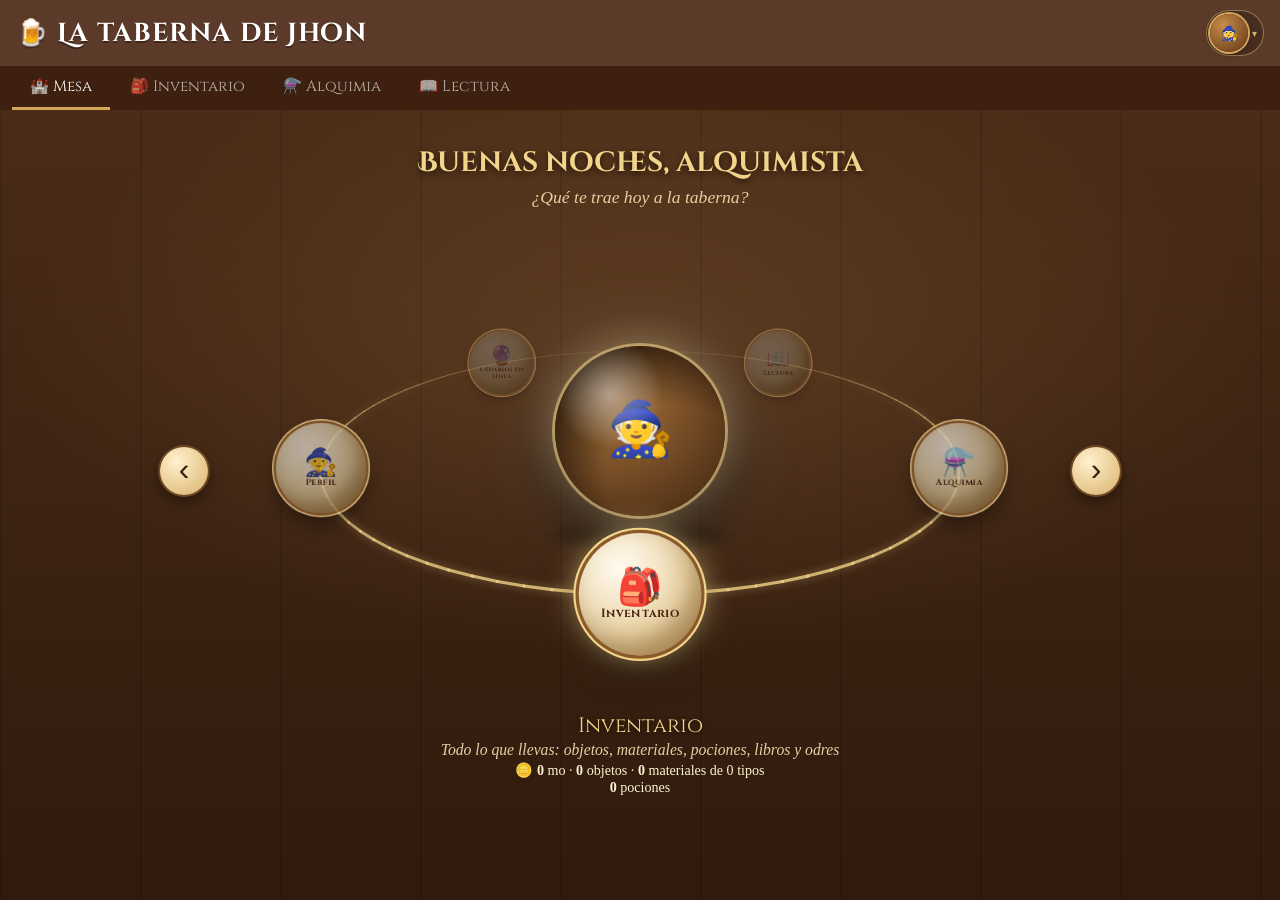
==== commit a4914976: "V3.8 - Recuperar la contraseña por correo, avisos por correo y solicitudes de campaña - «¿Olvidaste " ====
--- a/index.html
+++ b/index.html
@@ -42,6 +42,10 @@
           <span>Repite la contraseña</span>
           <input type="password" id="entradaPass2" autocomplete="new-password" maxlength="200">
         </label>
+        <label class="entrada-campo" id="filaCorreo" hidden>
+          <span>Correo <small>(opcional, por si olvidas la contraseña)</small></span>
+          <input type="email" id="entradaCorreo" autocomplete="email" maxlength="254" spellcheck="false">
+        </label>
         <label class="entrada-campo" id="filaClave" hidden>
           <span>Palabra de paso de la mesa</span>
           <input type="password" id="entradaClave" autocomplete="off" maxlength="200">
@@ -49,6 +53,7 @@
         <p class="entrada-nota" id="entradaNota"></p>
         <p class="entrada-error" id="entradaError" role="alert"></p>
         <button type="submit" class="sello" id="entradaBoton"><span>Cruzar el umbral</span></button>
+        <button type="button" class="entrada-olvido" id="entradaOlvido" hidden>¿Olvidaste la contraseña?</button>
       </form>
       <div class="entrada-discord" id="entradaDiscord" hidden>
         <span class="entrada-o">¿Sin palabra de paso?</span>
--- a/style.css
+++ b/style.css
@@ -1625,7 +1625,7 @@
 }
 .mat-card-stepper { margin-right:6px; }
 
-/* ===================== V3.9: oficios por jugador (el DM marca a cuáles tiene acceso) ===================== */
+/* ===================== V3.8: oficios por jugador (el DM marca a cuáles tiene acceso) ===================== */
 .usr-disciplinas { display:inline-block; margin-left:6px; font-size:.78em; font-family:var(--f-rotulo); vertical-align:middle; position:relative; }
 .usr-disciplinas > summary { list-style:none; cursor:pointer; padding:2px 8px; border-radius:10px; background:#efe4cc; color:#5e4a34; border:1px solid #b9a27c; }
 .usr-disciplinas > summary::-webkit-details-marker { display:none; }
@@ -1635,7 +1635,7 @@
 .btn-renovar { font-size:.75em; padding:2px 8px; margin-left:4px; background:#6d8a5a; }
 
 
-/* ===================== V3.9: la mesa en 3D (tu foto es un planeta y los módulos giran en su órbita) ===================== */
+/* ===================== V3.8: la mesa en 3D (tu foto es un planeta y los módulos giran en su órbita) ===================== */
 .mesa-tarjetas { display:block; max-width:none; }
 .orbita3d { position:relative; max-width:720px; margin:0 auto; user-select:none; touch-action:pan-y; }
 .orbita3d-escena { position:relative; height:470px; }
@@ -1711,7 +1711,7 @@
 .orbita3d-item.bloqueada { cursor:default; }
 .orbita3d-item.bloqueada .orbita3d-luna { box-shadow:0 0 0 3px var(--acento), 0 0 0 5px #c9ad78, inset -10px -14px 22px rgba(80,45,10,.45), 0 10px 18px rgba(0,0,0,.45); }
 
-/* V3.9: el planeta es un portal a las campañas */
+/* V3.8: el planeta es un portal a las campañas */
 .orbita3d-remolino { position:absolute; inset:-20px; border-radius:50%; pointer-events:none; z-index:-1;
   background:conic-gradient(from 0deg, rgba(120,170,255,0), rgba(120,170,255,.85), rgba(200,140,255,.3), rgba(242,213,138,.8), rgba(120,170,255,0));
   filter:blur(3px); animation:remolino 6s linear infinite; }
@@ -1735,3 +1735,21 @@
 .orbita3d-escena { cursor:grab; touch-action:pan-y; }
 .orbita3d.arrastrando .orbita3d-escena, .orbita3d.arrastrando .orbita3d-item { cursor:grabbing; }
 .orbita3d.arrastrando .orbita3d-item { pointer-events:none !important; }
+
+/* Lo de atrás se oscurece con una capa (más barato que los filtros: el giro va más fluido) */
+.orbita3d-luna::after { content:''; position:absolute; inset:0; border-radius:50%; background:#1a0e05; opacity:var(--sombra, 0); pointer-events:none; }
+.orbita3d-item { backface-visibility:hidden; }
+
+/* V3.8: recuperar la contraseña por correo */
+.entrada-olvido { display:block; margin:10px auto 0; background:none; border:0; padding:4px 6px; color:#7a4a1c;
+  font:inherit; font-size:.9em; text-decoration:underline; text-underline-offset:3px; cursor:pointer; }
+.entrada-olvido:hover, .entrada-olvido:focus-visible { color:#4a2a0c; }
+.entrada-campo small { font-weight:normal; opacity:.75; }
+.perfil-correo .muted { flex-basis:100%; }
+.entrada-olvido[hidden] { display:none; }
+
+/* V3.8: solicitudes de campaña en el selector */
+.mesa-solicitud { margin:10px 0; padding:8px 10px; border-radius:8px; background:rgba(122,74,28,.08); border:1px solid rgba(122,74,28,.25); font-size:.92em; line-height:1.4; }
+.mesa-solicitud .mesa-enlace { display:block; margin-top:6px; }
+.mesa-solicitud-rechazada { background:rgba(150,30,20,.07); border-color:rgba(150,30,20,.3); }
+.mesa-pedir .muted { font-size:.85em; margin:6px 0 0; }
